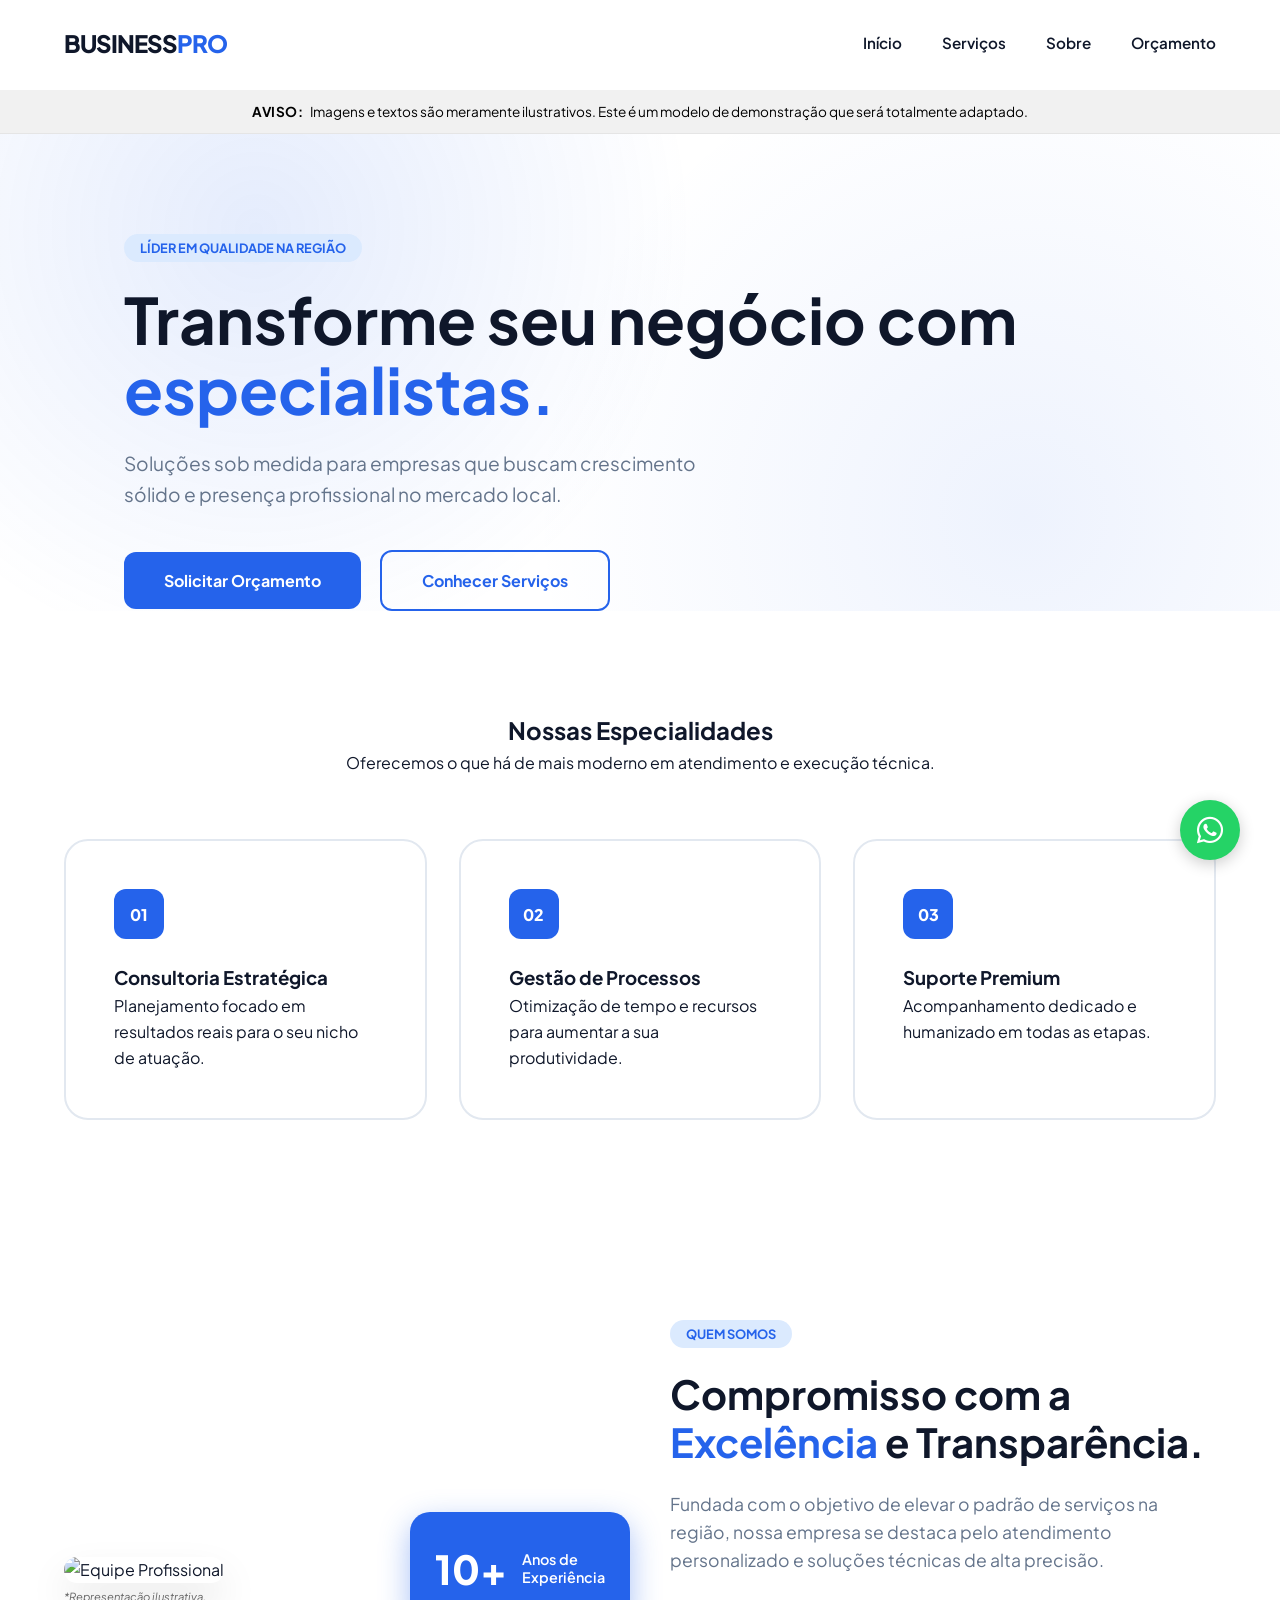
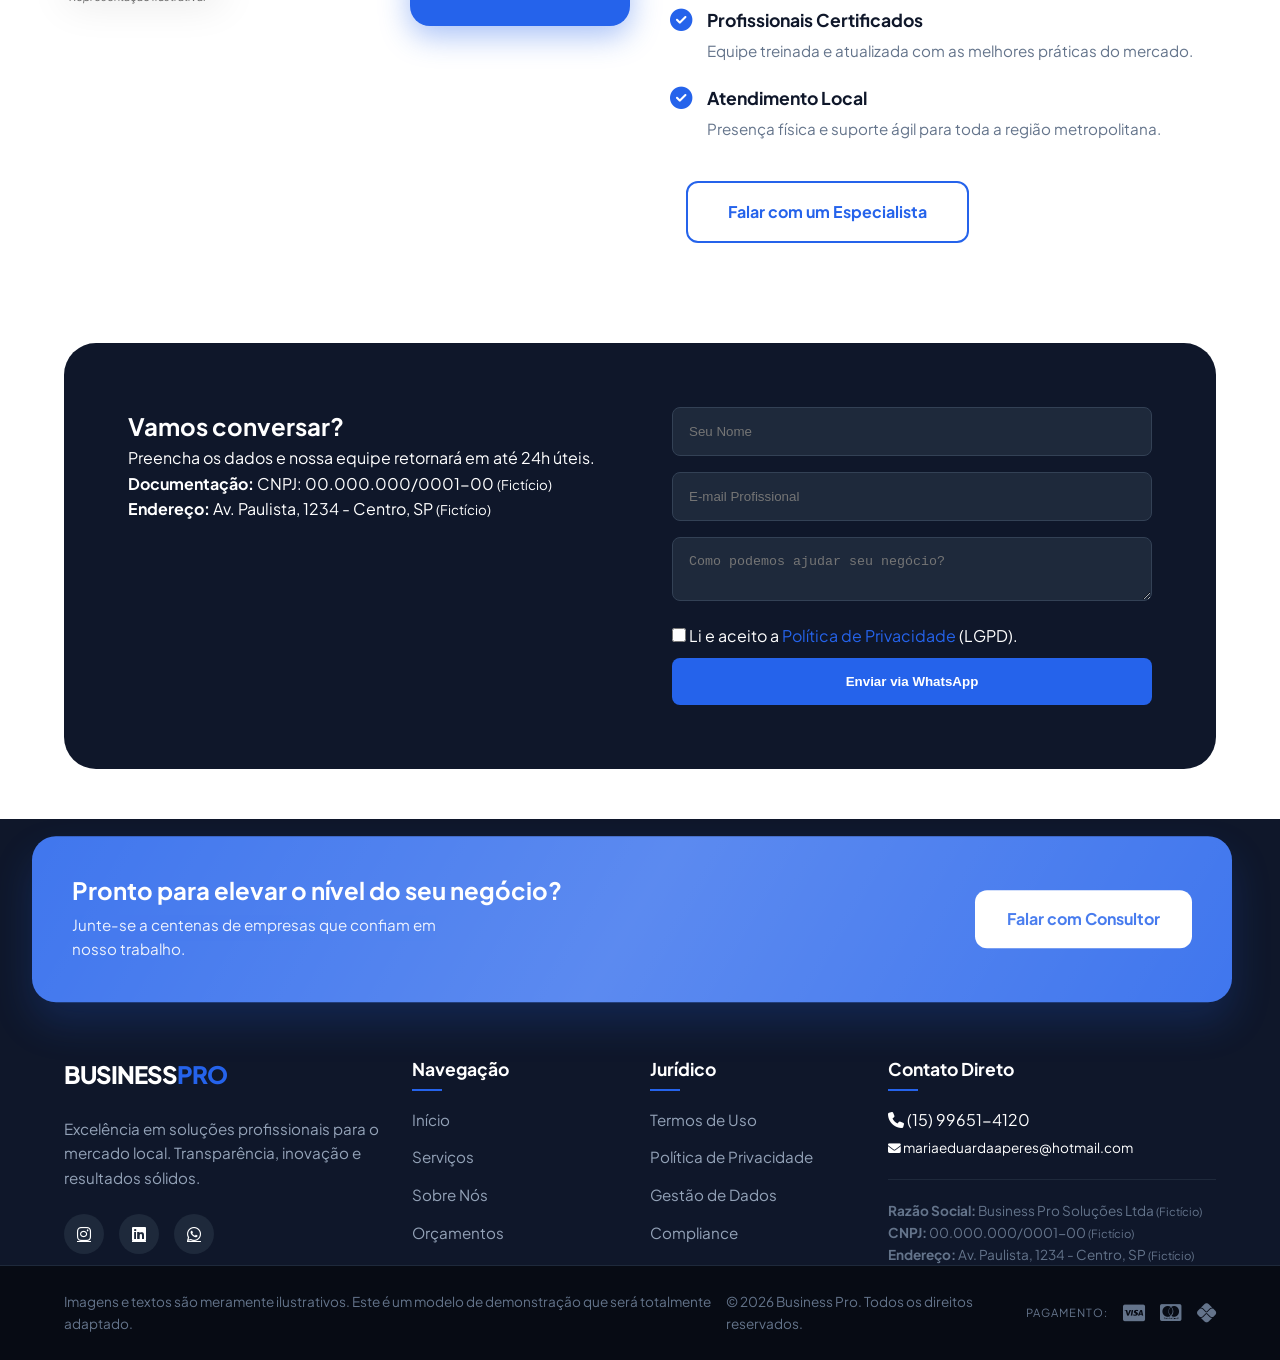
==== index.html @ 8ab6953e "Update" ====
<!DOCTYPE html>
<html lang="pt-br">

<head>
    <meta charset="UTF-8">
    <meta name="viewport" content="width=device-width, initial-scale=1.0">
    <title>Business Pro | Soluções Locais</title>

    <link rel="icon" href="data:,">

    <link rel="stylesheet" href="style.css">
    <link href="https://fonts.googleapis.com/css2?family=Plus+Jakarta+Sans:wght@400;700&display=swap" rel="stylesheet">
    <link rel="stylesheet" href="https://cdnjs.cloudflare.com/ajax/libs/font-awesome/6.4.2/css/all.min.css">
</head>

<body>

    <header id="main-header">
        <nav class="container">
            <div class="logo">BUSINESS<span>PRO</span></div>
            <ul class="nav-links" id="nav-menu">
                <li><a href="#home">Início</a></li>
                <li><a href="#services">Serviços</a></li>
                <li><a href="#about">Sobre</a></li>
                <li><a href="#contact" class="btn-sm">Orçamento</a></li>
            </ul>
            <div class="mobile-menu" id="mobile-menu" role="button" aria-label="Abrir Menu">
                <div class="line1"></div>
                <div class="line2"></div>
                <div class="line3"></div>
            </div>
        </nav>
    </header>

    <div class="legal-alert-bar">
        <span><strong>AVISO:</strong> Imagens e textos são meramente ilustrativos. Este é um modelo de demonstração que
            será totalmente
            adaptado.</span>
    </div>

    <section id="home" class="hero">
        <div class="container">
            <div class="hero-content">
                <span class="badge hero-animate delay-1">Líder em Qualidade na Região</span>
                <h1 class="hero-animate delay-2">
                    Transforme seu negócio com <span>especialistas.</span>
                </h1>
                <p class="hero-animate delay-3">
                    Soluções sob medida para empresas que buscam crescimento sólido e presença profissional no mercado
                    local.
                </p>
                <div class="hero-btns hero-animate delay-4">
                    <a href="#contact" class="btn-primary">Solicitar Orçamento</a>
                    <a href="#services" class="btn-secondary">Conhecer Serviços</a>
                </div>
            </div>

        </div>
        <div class="hero-shape"></div>
    </section>

    <section id="services" class="services">
        <div class="container">
            <div class="section-title reveal fade-up">
                <h2>Nossas Especialidades</h2>
                <p>Oferecemos o que há de mais moderno em atendimento e execução técnica.</p>
            </div>
            <div class="services-grid">
                <div class="service-card reveal delay-1">
                    <div class="icon-box">01</div>
                    <h3>Consultoria Estratégica</h3>
                    <p>Planejamento focado em resultados reais para o seu nicho de atuação.</p>
                </div>
                <div class="service-card reveal fade-up delay-2">
                    <div class="icon-box">02</div>
                    <h3>Gestão de Processos</h3>
                    <p>Otimização de tempo e recursos para aumentar a sua produtividade.</p>
                </div>
                <div class="service-card reveal fade-up delay-3">
                    <div class="icon-box">03</div>
                    <h3>Suporte Premium</h3>
                    <p>Acompanhamento dedicado e humanizado em todas as etapas.</p>
                </div>
            </div>
        </div>
    </section>

    <section id="about" class="about">
        <div class="container">
            <div class="about-grid">
                <div class="about-image reveal scale-in">
                    <img src="https://images.unsplash.com/photo-1552664730-d307ca884978?auto=format&fit=crop&q=80&w=800"
                        alt="Equipe Profissional">
                    <span class="img-caption">*Representação
                        ilustrativa.</span>
                    <div class="experience-badge">
                        <span class="number">10+</span>
                        <span class="text">Anos de<br>Experiência</span>
                    </div>
                </div>
                <div class="about-content reveal fade-up delay-1">
                    <span class="badge">Quem Somos</span>
                    <h2>Compromisso com a <span class="highlight">Excelência</span> e Transparência.</h2>
                    <p>Fundada com o objetivo de elevar o padrão de serviços na região, nossa empresa se destaca pelo
                        atendimento personalizado e soluções técnicas de alta precisão.</p>
                    <div class="about-features">
                        <div class="feature-item reveal fade-up delay-2">
                            <i class="fas fa-check-circle"></i>
                            <div>
                                <h4>Profissionais Certificados</h4>
                                <p>Equipe treinada e atualizada com as melhores práticas do mercado.</p>
                            </div>
                        </div>
                        <div class="feature-item">
                            <i class="fas fa-check-circle"></i>
                            <div>
                                <h4>Atendimento Local</h4>
                                <p>Presença física e suporte ágil para toda a região metropolitana.</p>
                            </div>
                        </div>
                    </div>
                    <a href="#contact" class="btn-secondary">Falar com um Especialista</a>
                </div>
            </div>
        </div>
    </section>

    <section id="contact" class="contact">
        <div class="container">
            <div class="contact-wrapper reveal fade-up">
                <div class="contact-info">
                    <h2>Vamos conversar?</h2>
                    <p>Preencha os dados e nossa equipe retornará em até 24h úteis.</p>
                    <div class="info-item">
                        <strong>Documentação:</strong>
                        <span>CNPJ: 00.000.000/0001-00 <small>(Fictício)</small></span>
                        <br>
                        <strong>Endereço:</strong>
                        <span>Av. Paulista, 1234 - Centro, SP <small>(Fictício)</small></span>
                    </div>
                </div>

                <form id="contact-form" class="main-form">
                    <input type="text" id="form-nome" placeholder="Seu Nome" required>
                    <input type="email" id="form-email" placeholder="E-mail Profissional" required>
                    <textarea id="form-mensagem" placeholder="Como podemos ajudar seu negócio?"></textarea>
                    <div class="checkbox-group">
                        <input type="checkbox" id="lgpd-check" name="lgpd_consent" required>
                        <label for="lgpd-check">Li e aceito a <a href="politica.html" target="_blank"
                                rel="noopener">Política de Privacidade</a> (LGPD).</label>
                    </div>
                    <button type="submit" class="btn-submit">Enviar via WhatsApp</button>
                </form>
            </div>
        </div>
    </section>

    <div id="cookie-consent" class="cookie-banner">
        <p>Utilizamos cookies para personalizar sua experiência. Ao continuar, você concorda com nossas diretrizes.</p>
        <button id="accept-cookies">Aceitar e Fechar</button>
    </div>

    <a href="https://api.whatsapp.com/send?phone=5515996514120" class="whatsapp-float" target="_blank"
        rel="noopener noreferrer" title="Iniciar atendimento via WhatsApp">
        <i class="fab fa-whatsapp"></i>
    </a>

    <footer class="site-footer">
        <div class="footer-cta container">
            <div class="cta-text">
                <h3>Pronto para elevar o nível do seu negócio?</h3>
                <p>Junte-se a centenas de empresas que confiam em nosso trabalho.</p>
            </div>
            <a href="#contact" class="btn-primary">Falar com Consultor</a>
        </div>

        <div class="footer-main container">
            <div class="footer-grid">
                <div class="footer-col branding">
                    <div class="logo">BUSINESS<span>PRO</span></div>
                    <p class="description">Excelência em soluções profissionais para o mercado local. Transparência,
                        inovação e resultados sólidos.</p>
                    <div class="social-links">
                        <a href="#" aria-label="Instagram" target="_blank" rel="noopener"><i
                                class="fab fa-instagram"></i></a>
                        <a href="#" aria-label="LinkedIn" target="_blank" rel="noopener"><i
                                class="fab fa-linkedin"></i></a>
                        <a href="https://api.whatsapp.com/send?phone=5515996514120" aria-label="WhatsApp"
                            target="_blank" rel="noopener" title="Iniciar atendimento via WhatsApp"><i
                                class="fab fa-whatsapp"></i></a>
                    </div>
                </div>

                <div class="footer-col">
                    <h4>Navegação</h4>
                    <ul>
                        <li><a href="#home">Início</a></li>
                        <li><a href="#services">Serviços</a></li>
                        <li><a href="#about">Sobre Nós</a></li>
                        <li><a href="#contact">Orçamentos</a></li>
                    </ul>
                </div>

                <div class="footer-col">
                    <h4>Jurídico</h4>
                    <ul>
                        <li><a href="politica.html">Termos de Uso</a></li>
                        <li><a href="politica.html">Política de Privacidade</a></li>
                        <li><a href="politica.html">Gestão de Dados</a></li>
                        <li><a href="politica.html">Compliance</a></li>
                    </ul>
                </div>

                <div class="footer-col">
                    <h4>Contato Direto</h4>
                    <p><i class="fas fa-phone"></i> (15) 99651-4120</p>
                    <p><i class="fas fa-envelope"></i> mariaeduardaaperes@hotmail.com</p>
                    <div class="fiscal-info">
                        <p><strong>Razão Social:</strong> Business Pro Soluções Ltda <small>(Fictício)</small></p>
                        <p><strong>CNPJ:</strong> 00.000.000/0001-00 <small>(Fictício)</small></p>
                        <p><strong>Endereço:</strong> Av. Paulista, 1234 - Centro, SP<small> (Fictício)</small></p>
                    </div>
                </div>
            </div>
        </div>

        <div class="footer-bottom">
            <div class="container bottom-flex">
                <p>Imagens e textos são meramente ilustrativos. Este é um modelo de demonstração que será totalmente
                    adaptado.</p>
                <p>&copy; 2026 Business Pro. Todos os direitos reservados.</p>
                <div class="payment-methods">
                    <span class="text-xs">Pagamento:</span>
                    <i class="fab fa-cc-visa"></i>
                    <i class="fab fa-cc-mastercard"></i>
                    <i class="fab fa-pix"></i>
                </div>
            </div>
        </div>
    </footer>

    <script src="script.js"></script>
</body>

</html>
---- style.css ----
:root {
    --primary: #2563eb;
    --primary-dark: #1e40af;
    --secondary: #64748b;
    --dark: #0f172a;
    --light: #f8fafc;
    --white: #ffffff;
    --transition: all 0.4s cubic-bezier(0.4, 0, 0.2, 1);
}

* {
    margin: 0;
    padding: 0;
    box-sizing: border-box;
}

html {
    scroll-behavior: smooth;
}

body {
    font-family: 'Plus Jakarta Sans', sans-serif;
    line-height: 1.6;
    color: var(--dark);
    background-color: var(--white);
}

.container {
    max-width: 1200px;
    margin: 0 auto;
    padding: 0 2rem;
}

header {
    position: fixed;
    top: 0;
    left: 0;
    width: 100%;
    z-index: 1000;
    padding: 1.5rem 0;
    transition: var(--transition);
    background: var(--white);
}

header.scrolled {
    background: rgba(255, 255, 255, 0.9);
    backdrop-filter: blur(10px);
    padding: 1rem 0;
    box-shadow: 0 4px 20px rgba(0, 0, 0, 0.05);
}

nav {
    display: flex;
    justify-content: space-between;
    align-items: center;
}

.logo {
    font-size: 1.5rem;
    font-weight: 800;
    letter-spacing: -1px;
}

.logo span {
    color: var(--primary);
}

.nav-links {
    display: flex;
    list-style: none;
    gap: 2.5rem;
    align-items: center;
}

.nav-links a {
    text-decoration: none;
    color: var(--dark);
    font-weight: 600;
    font-size: 0.95rem;
    transition: var(--transition);
}

.nav-links a:hover {
    color: var(--primary);
}

.hero {
    padding: 175px 0 100px;
    background: radial-gradient(circle at 20% 20%, rgba(37, 99, 235, 0.12), transparent 40%),
        radial-gradient(circle at 80% 80%, rgba(37, 99, 235, 0.08), transparent 45%);
    position: relative;
    overflow: hidden;
}

.badge {
    background: #dbeafe;
    color: var(--primary);
    padding: 6px 16px;
    border-radius: 50px;
    font-size: 0.8rem;
    font-weight: 700;
    text-transform: uppercase;
}

.hero h1 {
    font-size: clamp(2.5rem, 5vw, 4rem);
    line-height: 1.1;
    margin: 1.5rem 0;
}

.hero h1 span {
    color: var(--primary);
}

.hero p {
    font-size: 1.2rem;
    color: var(--secondary);
    max-width: 600px;
    margin-bottom: 2.5rem;
}

.btn-primary {
    background: var(--primary);
    color: var(--white);
    padding: 1rem 2.5rem;
    border-radius: 12px;
    text-decoration: none;
    font-weight: 700;
    transition: var(--transition);
    display: inline-block;
}

.btn-primary:hover {
    transform: translateY(-3px);
    box-shadow: 0 10px 25px rgba(37, 99, 235, 0.3);
}

.btn-secondary {
    background: transparent;
    color: var(--primary);
    padding: 1rem 2.5rem;
    border-radius: 12px;
    text-decoration: none;
    font-weight: 700;
    transition: var(--transition);
    display: inline-block;
    border: 2px solid var(--primary);
    margin-left: 1rem;
}

.btn-secondary:hover {
    transform: translateY(-3px);
    box-shadow: 0 10px 25px rgba(37, 99, 235, 0.3);
}

.services {
    padding: 100px 0;
}

.section-title {
    text-align: center;
    margin-bottom: 4rem;
}

.services-grid {
    display: grid;
    grid-template-columns: repeat(auto-fit, minmax(300px, 1fr));
    gap: 2rem;
}

.service-card {
    padding: 3rem;
    border: 2px solid #e2e8f0;
    border-radius: 24px;
    transition: var(--transition);
    cursor: pointer;
}

.service-card:hover {
    border-color: var(--primary);
    background: var(--white);
    box-shadow: 0 10px 25px rgba(37, 100, 235, 0.103);
}

.icon-box {
    width: 50px;
    height: 50px;
    background: var(--primary);
    color: white;
    display: flex;
    align-items: center;
    justify-content: center;
    border-radius: 12px;
    margin-bottom: 1.5rem;
    font-weight: 800;
}

.about {
    padding: 100px 0;
    background-color: #ffffff;
}

.about-grid {
    display: grid;
    grid-template-columns: 1fr 1fr;
    gap: 60px;
    align-items: center;
}

.about-image {
    position: relative;
}

.about-image img {
    width: 100%;
    border-radius: 24px;
    box-shadow: 0 20px 40px rgba(0, 0, 0, 0.1);
}

.experience-badge {
    position: absolute;
    bottom: -20px;
    right: -20px;
    background: var(--primary);
    color: white;
    padding: 25px;
    border-radius: 20px;
    display: flex;
    align-items: center;
    gap: 15px;
    box-shadow: 0 10px 30px rgba(37, 99, 235, 0.4);
}

.experience-badge .number {
    font-size: 2.5rem;
    font-weight: 800;
}

.experience-badge .text {
    font-size: 0.9rem;
    line-height: 1.2;
    font-weight: 600;
}

.about-content h2 {
    font-size: 2.5rem;
    color: var(--dark);
    margin: 1.5rem 0;
    line-height: 1.2;
}

.about-content .highlight {
    color: var(--primary);
}

.about-content p {
    color: var(--secondary);
    font-size: 1.1rem;
    margin-bottom: 2rem;
}

.about-features {
    display: flex;
    flex-direction: column;
    gap: 20px;
    margin-bottom: 2.5rem;
}

.feature-item {
    display: flex;
    gap: 15px;
    align-items: flex-start;
}

.feature-item i {
    color: var(--primary);
    font-size: 1.4rem;
    margin-top: 3px;
}

.feature-item h4 {
    font-size: 1.1rem;
    color: var(--dark);
    margin-bottom: 5px;
}

.feature-item p {
    font-size: 0.95rem;
    margin-bottom: 0;
}

.contact-wrapper {
    display: grid;
    grid-template-columns: 1fr 1fr;
    gap: 4rem;
    background: var(--dark);
    color: white;
    padding: 4rem;
    border-radius: 32px;
}

.main-form input,
.main-form textarea {
    width: 100%;
    padding: 1rem;
    margin-bottom: 1rem;
    border-radius: 8px;
    border: 1px solid #334155;
    background: #1e293b;
    color: white;
}

.checkbox-group a {
    color: var(--primary);
    text-decoration: none;
}

.checkbox-group input[type="checkbox"] {
    width: 14px !important;
    height: 14px !important;
    margin-top: 2px !important;
}

.btn-submit {
    width: 100%;
    padding: 1rem;
    background: var(--primary);
    color: white;
    border: none;
    border-radius: 8px;
    font-weight: 700;
    cursor: pointer;
    transition: var(--transition);
}

.btn-submit:hover {
    transform: translateY(-3px);
    box-shadow: 0 10px 25px rgba(37, 99, 235, 0.3);
}

.cookie-banner {
    position: fixed;
    bottom: 20px;
    left: 20px;
    right: 20px;
    background: var(--white);
    padding: 1.5rem;
    border-radius: 16px;
    box-shadow: 0 10px 30px rgba(0, 0, 0, 0.1);
    display: none;
    justify-content: space-between;
    align-items: center;
    z-index: 2000;
    border: 1px solid #e2e8f0;
}

.cookie-banner button {
    background: var(--primary);
    color: var(--white);
    border: none;
    padding: 0.5rem 1rem;
    border-radius: 8px;
    cursor: pointer;
}

.site-footer {
    background-color: var(--dark);
    color: var(--white);
    padding-top: 100px;
    margin-top: 50px;
    position: relative;
}

.footer-cta {
    background: var(--primary);
    padding: 3rem;
    border-radius: 24px;
    display: flex;
    justify-content: space-between;
    align-items: center;
    transform: translateY(-50%);
    box-shadow: 0 20px 40px rgba(37, 99, 235, 0.2);
}

.footer-cta h3 {
    font-size: 1.8rem;
    margin-bottom: 0.5rem;
}

.footer-cta p {
    opacity: 0.9;
}

.footer-cta .btn-primary {
    background: var(--white);
    color: var(--primary);
}

.footer-main {
    padding-bottom: 60px;
    margin-top: -30px;
}

.footer-grid {
    display: grid;
    grid-template-columns: 1.5fr 1fr 1fr 1.2fr;
    gap: 40px;
}

.footer-col h4 {
    font-size: 1.1rem;
    font-weight: 700;
    margin-bottom: 1.5rem;
    position: relative;
}

.footer-col h4::after {
    content: '';
    position: absolute;
    left: 0;
    bottom: -8px;
    width: 30px;
    height: 2px;
    background: var(--primary);
}

.footer-col ul {
    list-style: none;
}

.footer-col ul li {
    margin-bottom: 12px;
}

.footer-col p:has(.fa-envelope) {
    font-size: 0.85rem;
    margin-top: 5px;
}

.footer-col p .fa-envelope {
    font-size: 0.8rem;
}

.footer-col ul li a {
    color: #94a3b8;
    text-decoration: none;
    transition: var(--transition);
    font-size: 0.95rem;
}

.footer-col ul li a:hover {
    color: var(--white);
    padding-left: 5px;
}

.description {
    color: #94a3b8;
    margin: 1.5rem 0;
    font-size: 0.95rem;
}

.social-links {
    display: flex;
    gap: 15px;
}

.social-links a {
    width: 40px;
    height: 40px;
    background: #1e293b;
    border-radius: 50%;
    display: flex;
    align-items: center;
    justify-content: center;
    color: var(--white);
    transition: var(--transition);
}

.social-links a:hover {
    background: var(--primary);
    transform: translateY(-3px);
}

.fiscal-info {
    margin-top: 20px;
    padding-top: 20px;
    border-top: 1px solid #1e293b;
    font-size: 0.85rem;
    color: #64748b;
}

.footer-bottom {
    background: #070b14;
    padding: 25px 0;
    border-top: 1px solid #1e293b;
}

.bottom-flex {
    display: flex;
    justify-content: space-between;
    align-items: center;
    color: #64748b;
    font-size: 0.85rem;
}

.payment-methods {
    display: flex;
    align-items: center;
    gap: 15px;
    font-size: 1.2rem;
}

.text-xs {
    font-size: 0.7rem;
    text-transform: uppercase;
    letter-spacing: 1px;
}

.mobile-menu {
    display: none;
    cursor: pointer;
    z-index: 1001;
}

.mobile-menu div {
    width: 28px;
    height: 3px;
    background: var(--dark);
    margin: 5px;
    transition: var(--transition);
}

.mobile-menu.active div:nth-child(1) {
    transform: rotate(-45deg) translate(-5px, 6px);
}

.mobile-menu.active div:nth-child(2) {
    opacity: 0;
}

.mobile-menu.active div:nth-child(3) {
    transform: rotate(45deg) translate(-5px, -6px);
}

.whatsapp-float {
    position: fixed;
    width: 60px;
    height: 60px;
    bottom: 40px;
    right: 40px;
    background-color: #25d366;
    color: #FFF;
    border-radius: 50px;
    text-align: center;
    font-size: 30px;
    box-shadow: 0 4px 15px rgba(0, 0, 0, 0.2);
    z-index: 1000;
    display: flex;
    align-items: center;
    justify-content: center;
    text-decoration: none;
    transition: var(--transition);
}

.whatsapp-float:hover {
    transform: scale(1.1) translateY(-5px);
    background-color: #128c7e;
    color: white;
}

html,
body {
    overflow-x: hidden;
    width: 100%;
    position: relative;
}

.disclaimer {
    font-size: 0.75rem;
    color: #888;
    margin-bottom: 10px;
    width: 100%;
    text-align: center;
}

.img-caption {
    display: block;
    font-size: 0.7rem;
    color: #666;
    margin-top: 5px;
    font-style: italic;
}

.legal-alert-bar {
    background-color: #8d8d8d1f;
    color: #000000;
    padding: 12px 20px;
    text-align: center;
    font-size: 0.85rem;
    line-height: 1.4;
    border-bottom: 1px solid #8d8d8d1f;
    width: 100%;
    box-sizing: border-box;
    display: flex;
    justify-content: center;
    align-items: center;
    margin-top: 90px;
}

.legal-alert-bar strong {
    color: #000000;
    margin-right: 5px;
    text-transform: uppercase;
    letter-spacing: 0.5px;
}

/*----Animações----*/

/* Estado inicial */
.reveal {
    opacity: 0;
    transform: translateY(40px);
}

/* Variações */
.fade-up {
    transform: translateY(40px);
}

.fade-down {
    transform: translateY(-40px);
}

.scale-in {
    transform: scale(0.95);
}

/* Quando aparece */
.reveal.show {
    opacity: 1;
    transform: none;
    transition: opacity 0.8s ease, transform 0.8s ease;
}

/* Delays */
.delay-1 {
    transition-delay: 0.15s;
}

.delay-2 {
    transition-delay: 0.3s;
}

.delay-3 {
    transition-delay: 0.45s;
}

.hero-animate {
    opacity: 0;
    transform: translateY(30px);
}

.hero-animate.show {
    opacity: 1;
    transform: translateY(0);
    transition: opacity 0.9s ease, transform 0.9s ease;
}

.delay-4 {
    transition-delay: 0.6s;
}


.experience-badge {
    animation: badgePulse 3s ease-in-out infinite;
}

@keyframes badgePulse {
    0% {
        transform: translateY(0) scale(1);
        box-shadow: 0 10px 30px rgba(37, 99, 235, 0.4);
    }

    50% {
        transform: translateY(-10px) scale(1.05);
        box-shadow: 0 20px 50px rgba(37, 99, 235, 0.6);
    }

    100% {
        transform: translateY(0) scale(1);
    }
}

@keyframes navFloat {

    0%,
    100% {
        box-shadow: 0 4px 20px rgba(0, 0, 0, 0.04);
    }

    50% {
        box-shadow: 0 12px 35px rgba(0, 0, 0, 0.08);
    }
}

.footer-cta {
    position: relative;
    overflow: hidden;
}

.footer-cta::before {
    content: "";
    position: absolute;
    top: -50%;
    left: -50%;
    width: 200%;
    height: 200%;
    background: linear-gradient(120deg,
            transparent,
            rgba(255, 255, 255, 0.25),
            transparent);
    animation: shine 6s linear infinite;
}

@keyframes shine {
    0% {
        transform: translateX(-100%);
    }

    100% {
        transform: translateX(100%);
    }
}

.whatsapp-float {
    animation: whatsappFloat 3s ease-in-out infinite;
}

@keyframes whatsappFloat {

    0%,
    100% {
        transform: translateY(0);
    }

    50% {
        transform: translateY(-12px);
    }
}

@media (min-width: 1024px) and (max-width: 1280px) {

    .hero {
        padding: 100px 0px 0 100px;
        position: relative;
        overflow: hidden;
    }

    .container {
        padding: 0 1.5rem;
    }

    .footer-cta {
        flex-direction: row;
        padding: 2.5rem;
        margin: 0 2rem;
        gap: 2rem;
        align-items: center;
        transform: translateY(-50%);
    }

    .footer-cta-content {
        flex: 1;
        text-align: left;
    }

    .footer-cta h3 {
        font-size: 1.5rem;
        line-height: 1.2;
        margin-bottom: 0.5rem;
    }

    .footer-cta p {
        font-size: 0.95rem;
        max-width: 400px;
    }

    .footer-cta .btn-primary {
        padding: 1rem 2rem;
        font-size: 1rem;
        white-space: nowrap;
        flex-shrink: 0;
    }

    .footer-grid {
        grid-template-columns: 1.2fr 0.8fr 0.8fr 1.2fr;
        gap: 20px;
    }
}

@media (max-width: 1023px) {
    .hero {
        padding: 200px 0 100px;
        position: relative;
        overflow: hidden;
    }

    .container {
        padding: 0 1.5rem;
    }

    .services-grid {
        display: flex !important;
        flex-wrap: wrap !important;
        justify-content: center !important;
        gap: 2rem !important;
    }

    .service-card {
        flex: 1 1 calc(50% - 2rem);
        max-width: 500px;
        min-width: 300px;
    }

    .footer-cta {
        flex-direction: row;
        padding: 2.5rem;
        margin: 0 2rem;
        gap: 2rem;
        align-items: center;
        transform: translateY(-50%);
    }

    .footer-cta-content {
        flex: 1;
        text-align: left;
    }

    .footer-cta h3 {
        font-size: 1.5rem;
        line-height: 1.2;
        margin-bottom: 0.5rem;
    }

    .footer-cta p {
        font-size: 0.95rem;
        max-width: 400px;
    }

    .footer-cta .btn-primary {
        padding: 1rem 2rem;
        font-size: 1rem;
        white-space: nowrap;
        flex-shrink: 0;
    }

    .footer-grid {
        grid-template-columns: 1.2fr 0.8fr 0.8fr 1.2fr;
        gap: 20px;
    }
}

@media (max-width: 830px) {
    .mobile-menu {
        display: block;
    }

    .nav-links {
        position: fixed;
        top: 0;
        right: 0;
        width: 75%;
        height: 100vh;
        background: var(--white);
        display: flex;
        flex-direction: column;
        align-items: center;
        justify-content: center;
        gap: 2.5rem;
        transform: translateX(100%);
        transition: transform 0.4s ease-in-out;
        box-shadow: -10px 0 30px rgba(0, 0, 0, 0.1);
        z-index: 1000;
        visibility: hidden;
    }

    .nav-links.active {
        transform: translateX(0);
        visibility: visible;
    }

    .hero {
        padding: 140px 0 60px;
        text-align: center;
    }

    .hero-btns {
        display: flex;
        flex-direction: column;
        gap: 15px;
        align-items: center;
        padding-bottom: 30px;
    }

    .about-grid {
        grid-template-columns: 1fr;
        padding: 1rem;
    }

    .contact-wrapper {
        padding: 3rem 2rem !important;
        max-width: 100%;
    }

    .checkbox-group {
        display: flex !important;
        flex-direction: row !important;
        align-items: flex-start !important;
        gap: 10px !important;
        text-align: left !important;
    }

    .checkbox-group input[type="checkbox"] {
        width: 14px !important;
        height: 14px !important;
        flex-shrink: 0 !important;
        margin-top: 3px !important;
        cursor: pointer;
    }

    .checkbox-group label {
        font-size: 0.9rem !important;
        line-height: 1.4 !important;
        cursor: pointer;
    }

    .about-image {
        order: -1;
        margin-bottom: 2rem;
    }

    .footer-cta {
        flex-direction: column;
        text-align: center;
        gap: 20px;
        transform: translateY(-50%);
        margin: 0 1rem;
    }

    .btn-secondary {
        padding: 10px 50px !important;
        font-size: 1.05rem !important;
        white-space: nowrap !important;
        display: inline-block;
        font-weight: 700;
        margin-right: 20px !important;
    }

    .btn-primary {
        padding: 14px 70px !important;
        font-size: 1.05rem !important;
        white-space: nowrap !important;
        display: inline-block;
        font-weight: 700;
    }

    .services-grid {
        display: flex !important;
        flex-wrap: wrap !important;
        justify-content: center !important;
        gap: 2rem !important;
    }

    .service-card {
        flex: 1 1 calc(50% - 2rem);
        max-width: 450px;
    }

    .experience-badge {
        padding: 20px !important;
    }

    .experience-badge .number {
        font-size: 2rem !important;
    }

    .experience-badge .text {
        font-size: 1rem !important;
        line-height: 1.2;
    }

    .experience-badge span {
        font-size: 1.8rem !important;
        font-weight: 800;
    }

    .about-image span {
        font-size: 0.9rem !important;
        line-height: 1.3 !important;
    }

    .fa-envelope {
        display: none !important;
    }

}

@media (max-width: 768px) {
    .hero {
        padding: 100px 0 40px;
    }

    .about {
        padding-top: 40px !important;
        margin-top: 0 !important;
    }

    .services {
        padding-bottom: 20px !important;
    }

    .btn-secondary {
        padding: 10px 50px !important;
        font-size: 1.05rem !important;
        white-space: nowrap !important;
        display: inline-block;
        font-weight: 700;
        margin-right: 20px !important;
    }

    .btn-primary {
        padding: 14px 70px !important;
        font-size: 1.05rem !important;
        white-space: nowrap !important;
        display: inline-block;
        font-weight: 700;
    }

    .contact-wrapper {
        display: block !important;
        width: 100% !important;
        box-sizing: border-box !important;
        padding: 2.5rem 1.2rem !important;
        border-radius: 24px;
        background: var(--dark);
        margin-bottom: 80px !important;
    }

    .main-form input,
    .main-form textarea {
        width: 100% !important;
        color: #ffffff !important;
        background: rgba(255, 255, 255, 0.05) !important;
        font-size: 16px !important;
    }

    .checkbox-group {
        display: flex !important;
        flex-direction: row !important;
        align-items: flex-start !important;
        gap: 12px !important;
        margin-bottom: 1.5rem !important;
        text-align: left !important;
    }

    .checkbox-group input[type="checkbox"] {
        width: 20px !important;
        height: 20px !important;
        flex-shrink: 0 !important;
    }

    .footer {
        padding-top: 20px !important;
    }

    .footer-cta {
        transform: translateY(-50%);
        margin-bottom: -100px;
    }

    .footer-main {
        margin-top: 0 !important;
        padding-top: 40px;
    }

    .footer-grid {
        display: grid;
        grid-template-columns: 1fr 1fr !important;
        gap: 25px 10px;
        text-align: center;
        width: 100%;
        padding-top: 0 !important;
    }

    .footer-col:nth-child(1) {
        grid-column: 1 / span 2;
        margin-bottom: 0 !important;
    }

    .footer-col:nth-child(1) .description {
        max-width: 280px;
        margin: 5px auto 10px;
        font-size: 0.9rem;
    }

    .footer-col:nth-child(2),
    .footer-col:nth-child(3) {
        grid-column: auto;
    }

    .footer-col:nth-child(4) {
        grid-column: 1 / span 2;
        margin-top: 15px;
        padding-top: 20px;
        border-top: 1px solid rgba(255, 255, 255, 0.05);
    }

    .footer-col h4 {
        margin-bottom: 1rem;
        font-size: 1rem;
    }

    .footer-col h4::after {
        left: 50%;
        transform: translateX(-50%);
    }

    .footer-col ul li {
        margin-bottom: 12px;
    }

    .bottom-flex {
        flex-direction: column;
        align-items: center;
        gap: 10px;
        margin-top: 10px;
        margin-bottom: 20px;
    }

    .social-links,
    .payment-methods {
        justify-content: center;
    }
}

@media (max-width: 390px) {

    .about-image span {
        display: block;
        text-align: left;
        width: 100%;
        font-size: 0.8rem !important;
        line-height: 1.3 !important;
        margin-top: 10px !important;
        white-space: pre-line;
    }

    .experience-badge span {
        font-size: 0.8rem !important;
        line-height: 1.3 !important;
    }

    .hero {
        padding: 80px 0 40px;

    }

    .legal-alert-bar {
        font-size: 0.7rem;
        padding: 0.5rem 1rem;
        line-height: 1.2;
        margin-bottom: auto;
    }

    .about {
        padding-top: 50px !important;
        margin-top: 50px !important;
    }

    .container {
        padding: 0 1rem;
    }

    .nav-links {
        width: 85%;
    }

    .footer-cta {
        flex-direction: column !important;
        padding: 2rem 1.2rem !important;
        text-align: center !important;
        gap: 1.5rem !important;
        transform: translateY(-30%) !important;
        margin: 0 1rem !important;
    }

    .footer-cta h3 {
        font-size: 1.35rem !important;
        line-height: 1.2 !important;
    }

    .footer-cta p {
        font-size: 0.9rem !important;
        margin-bottom: 0.5rem;
    }

    .footer-cta .btn-primary {
        width: 100% !important;
        padding: 1rem !important;
        font-size: 1rem !important;
    }

    .contact-wrapper {
        margin-bottom: 50px !important;
        padding: 2rem 1rem !important;
    }

    .checkbox-group label {
        font-size: 0.8rem !important;
        line-height: 1.3 !important;
        display: block;
    }

    .checkbox-group input[type="checkbox"] {
        width: 14px !important;
        height: 14px !important;
        margin-top: 2px !important;
    }

    .btn-secondary {
        font-size: 1rem !important;
        padding: 12px 40px !important;
        margin-left: 0 !important;
        margin-right: 0 !important;
    }

    .btn-primary {
        font-size: 1rem !important;
        padding: 15px 60px !important;
        margin-left: 0 !important;
        margin-right: 0 !important;
    }

    .footer {
        padding-top: 10px !important;
    }

    .footer-grid {
        gap: 15px 10px;
    }

    .footer-bottom p {
        font-size: 0.8rem !important;
        line-height: 1.3 !important;
        margin-bottom: 5px !important;
        text-align: center !important;
    }
}
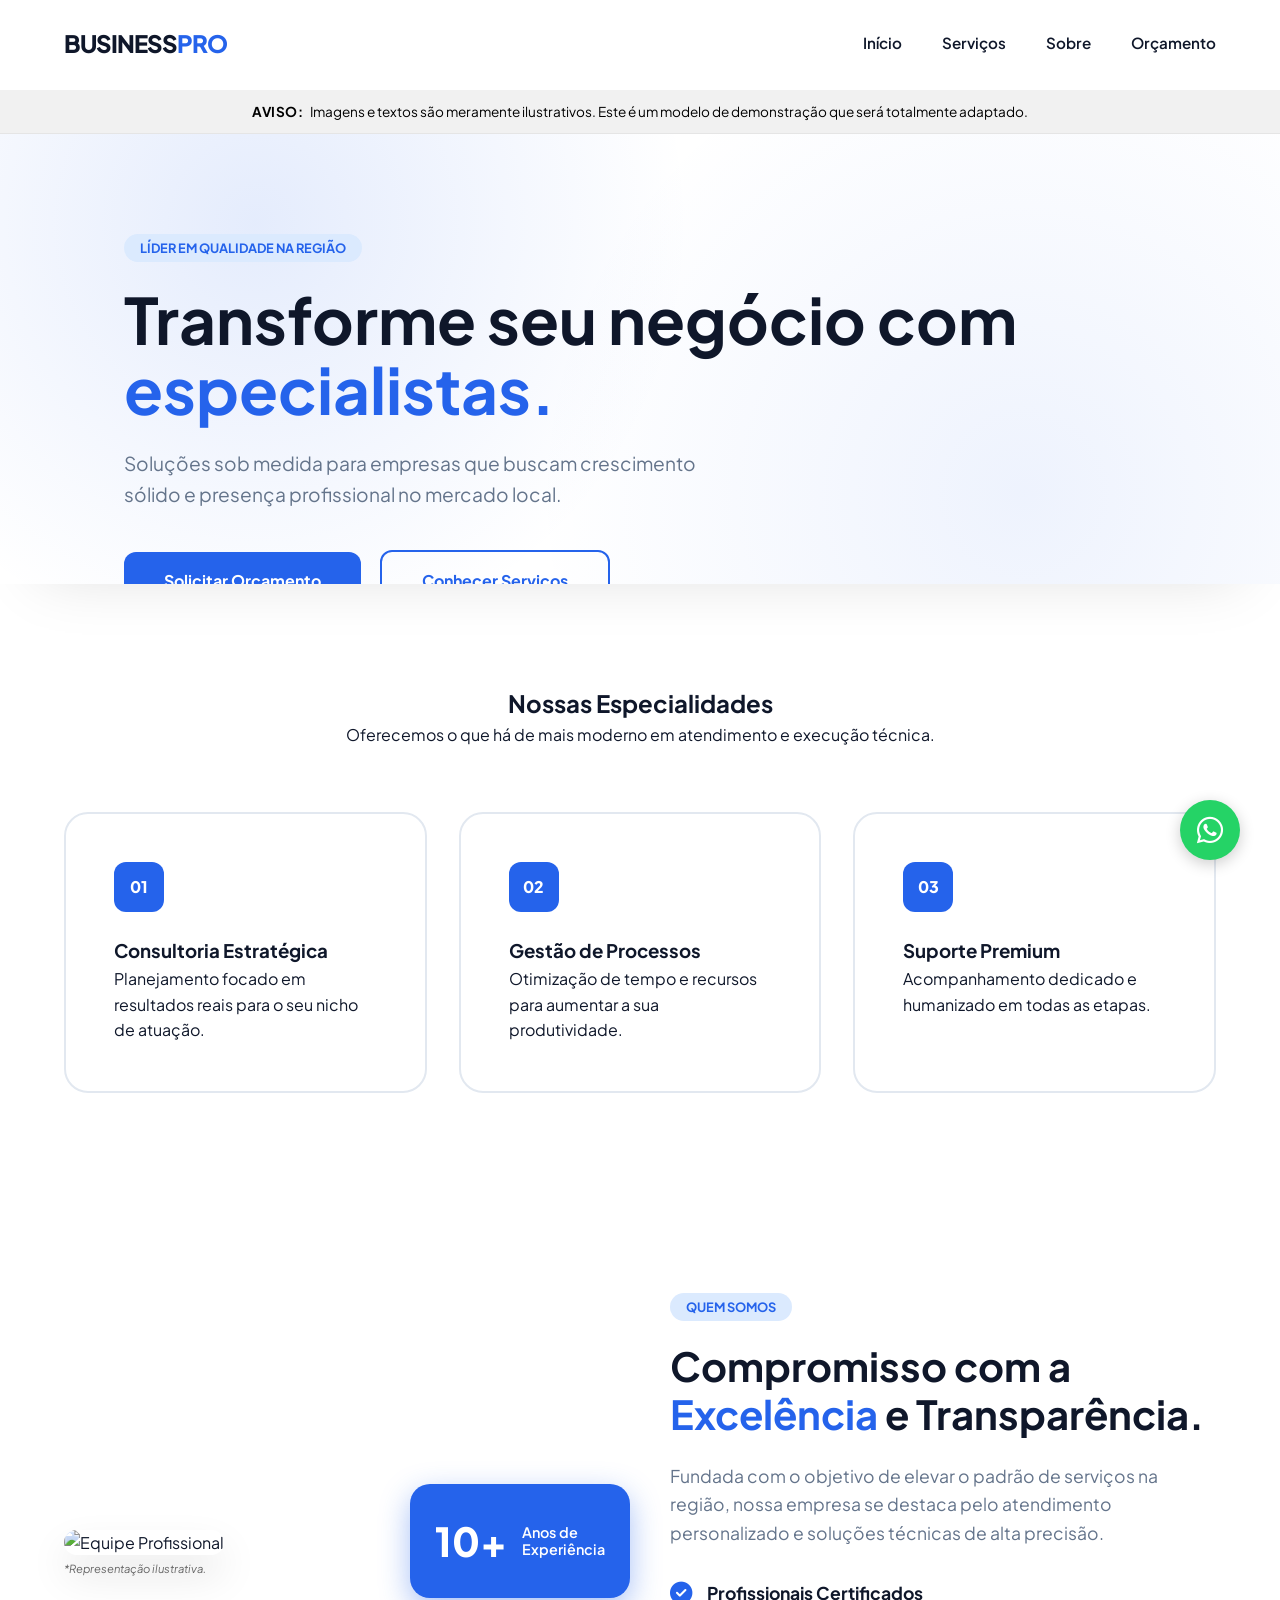
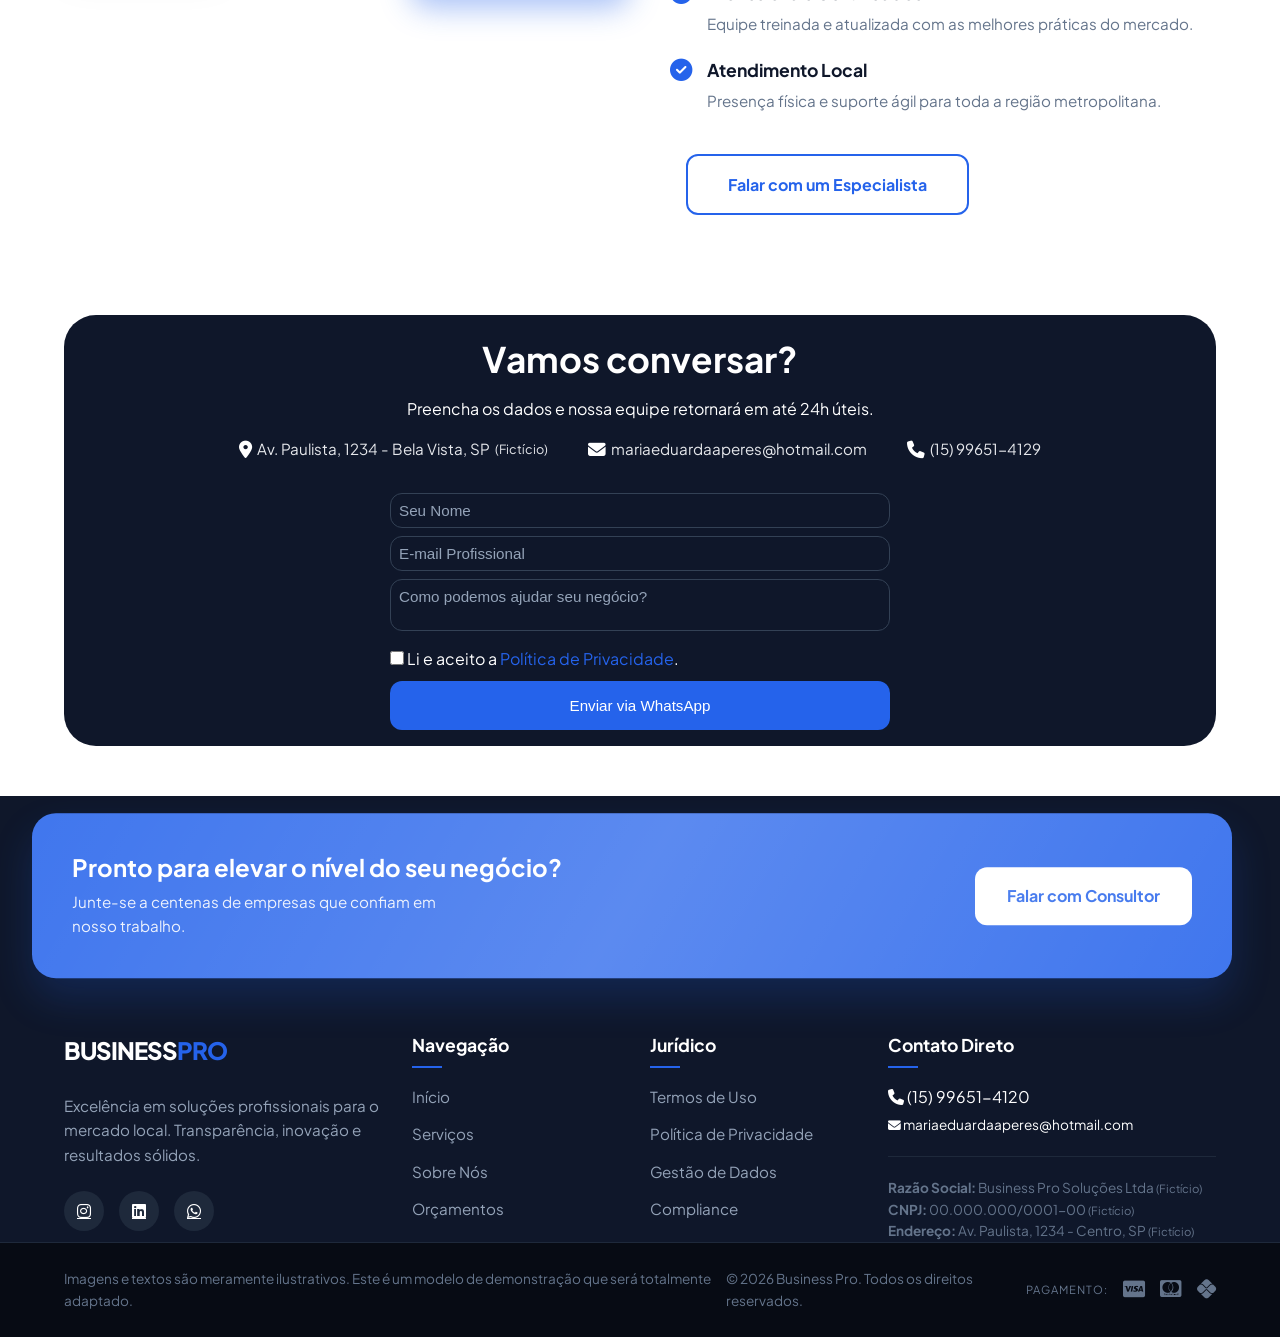
==== commit 32ce02f6: "Update" ====
--- a/index.html
+++ b/index.html
@@ -128,15 +128,25 @@
     <section id="contact" class="contact">
         <div class="container">
             <div class="contact-wrapper reveal fade-up">
-                <div class="contact-info">
+
+                <div class="contact-header">
                     <h2>Vamos conversar?</h2>
                     <p>Preencha os dados e nossa equipe retornará em até 24h úteis.</p>
-                    <div class="info-item">
-                        <strong>Documentação:</strong>
-                        <span>CNPJ: 00.000.000/0001-00 <small>(Fictício)</small></span>
-                        <br>
-                        <strong>Endereço:</strong>
-                        <span>Av. Paulista, 1234 - Centro, SP <small>(Fictício)</small></span>
+
+                    <div class="contact-infos">
+                        <div class="info-item">
+                            <i class="fas fa-map-marker-alt"></i>
+                            <span>Av. Paulista, 1234 - Bela Vista, SP</span>
+                            <small> (Fictício)</small>
+                        </div>
+                        <div class="info-item">
+                            <i class="fas fa-envelope"></i>
+                            <span>mariaeduardaaperes@hotmail.com</span>
+                        </div>
+                        <div class="info-item">
+                            <i class="fas fa-phone"></i>
+                            <span>(15) 99651-4129</span>
+                        </div>
                     </div>
                 </div>
 
@@ -144,16 +154,23 @@
                     <input type="text" id="form-nome" placeholder="Seu Nome" required>
                     <input type="email" id="form-email" placeholder="E-mail Profissional" required>
                     <textarea id="form-mensagem" placeholder="Como podemos ajudar seu negócio?"></textarea>
+
                     <div class="checkbox-group">
-                        <input type="checkbox" id="lgpd-check" name="lgpd_consent" required>
-                        <label for="lgpd-check">Li e aceito a <a href="politica.html" target="_blank"
-                                rel="noopener">Política de Privacidade</a> (LGPD).</label>
-                    </div>
-                    <button type="submit" class="btn-submit">Enviar via WhatsApp</button>
+                        <input type="checkbox" id="lgpd-check" required>
+                        <label for="lgpd-check">
+                            Li e aceito a <a href="politica.html" target="_blank">Política de Privacidade</a>.
+                        </label>
+                    </div>
+
+                    <button type="submit" class="btn-submit">
+                        Enviar via WhatsApp
+                    </button>
                 </form>
-            </div>
-        </div>
-    </section>
+
+            </div>
+        </div>
+    </section>
+
 
     <div id="cookie-consent" class="cookie-banner">
         <p>Utilizamos cookies para personalizar sua experiência. Ao continuar, você concorda com nossas diretrizes.</p>
@@ -171,7 +188,10 @@
                 <h3>Pronto para elevar o nível do seu negócio?</h3>
                 <p>Junte-se a centenas de empresas que confiam em nosso trabalho.</p>
             </div>
-            <a href="#contact" class="btn-primary">Falar com Consultor</a>
+            <a class="btn-primary js-whatsapp"
+                data-message="Olá! Vim pelo site e gostaria de entender melhor como você pode ajudar meu negócio.">
+                Falar com Consultor
+            </a>
         </div>
 
         <div class="footer-main container">
--- a/style.css
+++ b/style.css
@@ -85,11 +85,14 @@
 }
 
 .hero {
+    height: 90vh;
     padding: 175px 0 100px;
-    background: radial-gradient(circle at 20% 20%, rgba(37, 99, 235, 0.12), transparent 40%),
+    background:
+        radial-gradient(circle at 20% 20%, rgba(37, 99, 235, 0.12), transparent 40%),
         radial-gradient(circle at 80% 80%, rgba(37, 99, 235, 0.08), transparent 45%);
     position: relative;
     overflow: hidden;
+    box-shadow: 0 30px 60px -40px rgba(0, 0, 0, 0.144);
 }
 
 .badge {
@@ -156,6 +159,7 @@
 .services {
     padding: 100px 0;
 }
+
 
 .section-title {
     text-align: center;
@@ -290,24 +294,102 @@
 }
 
 .contact-wrapper {
-    display: grid;
-    grid-template-columns: 1fr 1fr;
-    gap: 4rem;
     background: var(--dark);
+    padding: 1rem;
+    border-radius: 32px;
     color: white;
-    padding: 4rem;
-    border-radius: 32px;
+}
+
+/* Cabeçalho */
+.contact-header {
+    text-align: center;
+    margin-bottom: 2rem;
+}
+
+.contact-header h2 {
+    font-size: 2.2rem;
+    margin-bottom: 0.5rem;
+}
+
+.contact-header p {
+    color: #ffffff;
+    font-size: 1rem;
+}
+
+/* Infos */
+.contact-infos {
+    display: flex;
+    justify-content: center;
+    gap: 2.5rem;
+    margin-top: 1rem;
+    flex-wrap: wrap;
+}
+
+.info-item {
+    display: flex;
+    align-items: center;
+    gap: 5px;
+    font-size: 0.95rem;
+    color: #e5e7eb;
+}
+
+.info-item i {
+    color: var(--white);
+    font-size: 1.1rem;
+}
+
+/* Formulário */
+.main-form {
+    max-width: 500px;
+    margin: 0 auto;
 }
 
 .main-form input,
 .main-form textarea {
+    background: var(--dark);
+    border: 1px solid #334155;
+    border-radius: 12px;
+    padding: 0.5rem;
+    color: white;
+    font-size: 0.95rem;
+    margin-bottom: 0.5rem;
     width: 100%;
+    font-family: "Poppins", sans-serif;
+}
+
+.main-form input::placeholder,
+.main-form textarea::placeholder {
+    color: #94a3b8;
+}
+
+.main-form input:focus,
+.main-form textarea:focus {
+    outline: none;
+    border-color: var(--primary);
+}
+
+.main-form textarea {
+    resize: none;
+}
+
+/* Botão */
+.btn-submit {
+    display: block;
+    width: 100%;
+    margin-top: 0.5rem;
+    background: var(--primary);
+    border-radius: 12px;
     padding: 1rem;
-    margin-bottom: 1rem;
-    border-radius: 8px;
-    border: 1px solid #334155;
-    background: #1e293b;
     color: white;
+    font-size: 0.95rem;
+    border: none;
+    cursor: pointer;
+    transition: all 0.3s;
+}
+
+.btn-submit:hover {
+    transform: translateY(-3px);
+    box-shadow: 0 10px 25px rgba(37, 99, 235, 0.3);
 }
 
 .checkbox-group a {
@@ -319,23 +401,6 @@
     width: 14px !important;
     height: 14px !important;
     margin-top: 2px !important;
-}
-
-.btn-submit {
-    width: 100%;
-    padding: 1rem;
-    background: var(--primary);
-    color: white;
-    border: none;
-    border-radius: 8px;
-    font-weight: 700;
-    cursor: pointer;
-    transition: var(--transition);
-}
-
-.btn-submit:hover {
-    transform: translateY(-3px);
-    box-shadow: 0 10px 25px rgba(37, 99, 235, 0.3);
 }
 
 .cookie-banner {
@@ -751,6 +816,7 @@
 @media (min-width: 1024px) and (max-width: 1280px) {
 
     .hero {
+        height: 50vh;
         padding: 100px 0px 0 100px;
         position: relative;
         overflow: hidden;
@@ -861,6 +927,11 @@
 }
 
 @media (max-width: 830px) {
+
+    .contact-wrapper .contact-infos {
+        padding-left: 15vw;
+    }
+
     .mobile-menu {
         display: block;
     }
@@ -908,30 +979,63 @@
     }
 
     .contact-wrapper {
-        padding: 3rem 2rem !important;
-        max-width: 100%;
+        margin-bottom: 50px !important;
+        padding: 2rem 1rem !important;
+    }
+
+    .contact-wrapper h2 {
+        font-size: 2.5rem !important;
+        white-space: normal;
+        line-height: 1.2 !important;
+        margin-bottom: 1.5rem !important;
+    }
+
+    .contact-infos {
+        gap: 10px;
+    }
+
+    .contact-infos .info-item {
+        display: flex;
+        align-items: flex-start;
+        justify-content: flex-start !important;
+        width: 100%;
+        margin: 0 !important;
+        text-align: left !important;
+    }
+
+    .contact-infos i {
+        font-size: 1.1rem !important;
+    }
+
+    .contact-infos small {
+        font-size: 10px !important;
+    }
+
+    .contact-header p {
+        font-size: 1rem !important;
+        line-height: 1.3 !important;
+        margin-bottom: 2rem !important;
+    }
+
+    .contact-infos .info-item span,
+    .contact-infos .info-item p {
+        white-space: normal;
+        line-height: 1.2 !important;
     }
 
     .checkbox-group {
         display: flex !important;
         flex-direction: row !important;
         align-items: flex-start !important;
-        gap: 10px !important;
+        gap: 12px !important;
+        margin-bottom: 1.5rem !important;
         text-align: left !important;
     }
 
     .checkbox-group input[type="checkbox"] {
-        width: 14px !important;
-        height: 14px !important;
+        width: 20px !important;
+        height: 20px !important;
         flex-shrink: 0 !important;
-        margin-top: 3px !important;
-        cursor: pointer;
-    }
-
-    .checkbox-group label {
-        font-size: 0.9rem !important;
-        line-height: 1.4 !important;
-        cursor: pointer;
     }
 
     .about-image {
@@ -999,8 +1103,8 @@
         line-height: 1.3 !important;
     }
 
-    .fa-envelope {
-        display: none !important;
+    .footer-col p i.fa-envelope {
+        display: none;
     }
 
 }
@@ -1008,6 +1112,7 @@
 @media (max-width: 768px) {
     .hero {
         padding: 100px 0 40px;
+        text-align: center;
     }
 
     .about {
@@ -1037,21 +1142,48 @@
     }
 
     .contact-wrapper {
-        display: block !important;
-        width: 100% !important;
-        box-sizing: border-box !important;
-        padding: 2.5rem 1.2rem !important;
-        border-radius: 24px;
-        background: var(--dark);
-        margin-bottom: 80px !important;
-    }
-
-    .main-form input,
-    .main-form textarea {
-        width: 100% !important;
-        color: #ffffff !important;
-        background: rgba(255, 255, 255, 0.05) !important;
-        font-size: 16px !important;
+        margin-bottom: 50px !important;
+        padding: 2rem 1rem !important;
+    }
+
+    .contact-wrapper h2 {
+        font-size: 2.5rem !important;
+        white-space: normal;
+        line-height: 1.2 !important;
+        margin-bottom: 1.5rem !important;
+    }
+
+    .contact-infos {
+        gap: 10px;
+    }
+
+    .contact-infos .info-item {
+        display: flex;
+        align-items: flex-start;
+        justify-content: flex-start !important;
+        width: 100%;
+        margin: 0 !important;
+        text-align: left !important;
+    }
+
+    .contact-infos i {
+        font-size: 1.1rem !important;
+    }
+
+    .contact-infos small {
+        font-size: 10px !important;
+    }
+
+    .contact-header p {
+        font-size: 1rem !important;
+        line-height: 1.3 !important;
+        margin-bottom: 2rem !important;
+    }
+
+    .contact-infos .info-item span,
+    .contact-infos .info-item p {
+        white-space: normal;
+        line-height: 1.2 !important;
     }
 
     .checkbox-group {
@@ -1074,7 +1206,7 @@
     }
 
     .footer-cta {
-        transform: translateY(-50%);
+        transform: translateY(-30%);
         margin-bottom: -100px;
     }
 
@@ -1137,13 +1269,25 @@
         margin-bottom: 20px;
     }
 
-    .social-links,
-    .payment-methods {
+    .social-links {
+        display: flex;
+        align-items: center;
         justify-content: center;
     }
-}
-
-@media (max-width: 390px) {
+
+
+    .contact-wrapper .contact-infos {
+        padding-left: 96px;
+    }
+
+}
+
+@media (max-width: 600px) {
+
+    .contact-wrapper .contact-infos {
+        padding-left: 0;
+    }
+
 
     .about-image span {
         display: block;
@@ -1162,6 +1306,7 @@
 
     .hero {
         padding: 80px 0 40px;
+        box-shadow: 0 30px 60px -40px rgba(0, 0, 0, 0.26);
 
     }
 
@@ -1173,8 +1318,8 @@
     }
 
     .about {
-        padding-top: 50px !important;
-        margin-top: 50px !important;
+        padding-top: 40px !important;
+        margin-top: 10px !important;
     }
 
     .container {
@@ -1183,36 +1328,62 @@
 
     .nav-links {
         width: 85%;
-    }
-
-    .footer-cta {
-        flex-direction: column !important;
-        padding: 2rem 1.2rem !important;
-        text-align: center !important;
-        gap: 1.5rem !important;
-        transform: translateY(-30%) !important;
-        margin: 0 1rem !important;
-    }
-
-    .footer-cta h3 {
-        font-size: 1.35rem !important;
-        line-height: 1.2 !important;
-    }
-
-    .footer-cta p {
-        font-size: 0.9rem !important;
-        margin-bottom: 0.5rem;
-    }
-
-    .footer-cta .btn-primary {
-        width: 100% !important;
-        padding: 1rem !important;
-        font-size: 1rem !important;
     }
 
     .contact-wrapper {
         margin-bottom: 50px !important;
         padding: 2rem 1rem !important;
+    }
+
+    .contact-wrapper h2 {
+        font-size: 2.5rem !important;
+        white-space: normal;
+        line-height: 1.2 !important;
+        margin-bottom: 1.5rem !important;
+    }
+
+    .contact-infos {
+        display: flex;
+        flex-direction: column;
+        /* empilha */
+        align-items: flex-start;
+        /* centraliza */
+        gap: 10px;
+        /* DIMINUI espaço */
+        font-size: 0.85rem !important;
+        margin-top: 0.5rem;
+        text-align: left;
+    }
+
+    .contact-infos .info-item {
+        display: flex;
+        align-items: flex-start;
+        justify-content: flex-start;
+        gap: 6px;
+        margin: 0 !important;
+        white-space: normal;
+        /* permite quebra */
+        text-align: left;
+    }
+
+    .contact-infos i {
+        font-size: 1.1rem !important;
+    }
+
+    .contact-infos small {
+        font-size: 10px !important;
+    }
+
+    .contact-header p {
+        font-size: 1rem !important;
+        line-height: 1.3 !important;
+        margin-bottom: 2rem !important;
+    }
+
+    .contact-infos .info-item span,
+    .contact-infos .info-item p {
+        white-space: normal;
+        line-height: 1.2 !important;
     }
 
     .checkbox-group label {
@@ -1255,4 +1426,34 @@
         margin-bottom: 5px !important;
         text-align: center !important;
     }
+
+    .footer-cta {
+        flex-direction: column !important;
+        padding: 2rem 1.2rem !important;
+        text-align: center !important;
+        gap: 10px !important;
+        transform: translateY(-50%);
+        margin-bottom: -100px;
+    }
+
+    .footer-cta h3 {
+        font-size: 1.35rem !important;
+        line-height: 1.2 !important;
+    }
+
+    .footer-cta p {
+        font-size: 0.9rem !important;
+        margin-bottom: 0.5rem;
+    }
+
+    .footer-cta .btn-primary {
+        width: 100% !important;
+        padding: 1rem !important;
+        font-size: 1rem !important;
+    }
+
+    .social-links {
+        justify-content: center !important;
+        margin-bottom: 10px !important;
+    }
 }
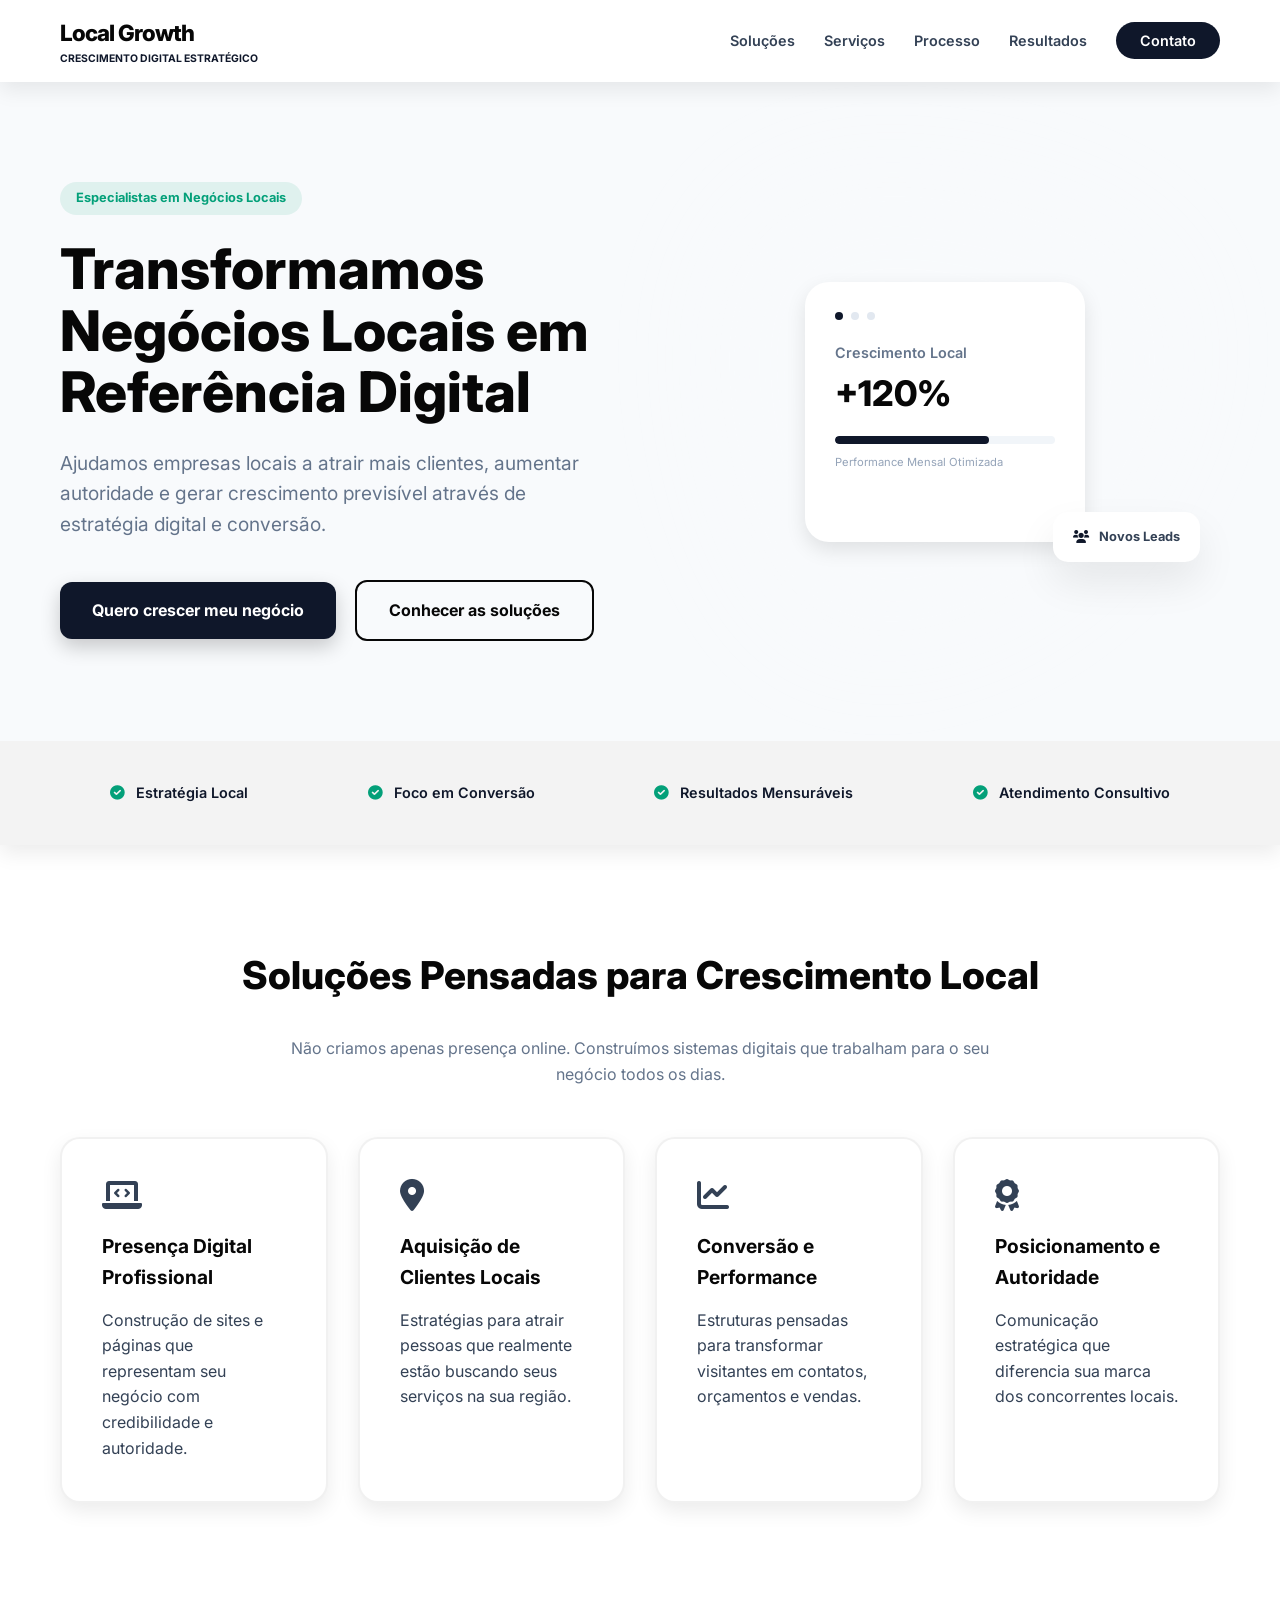
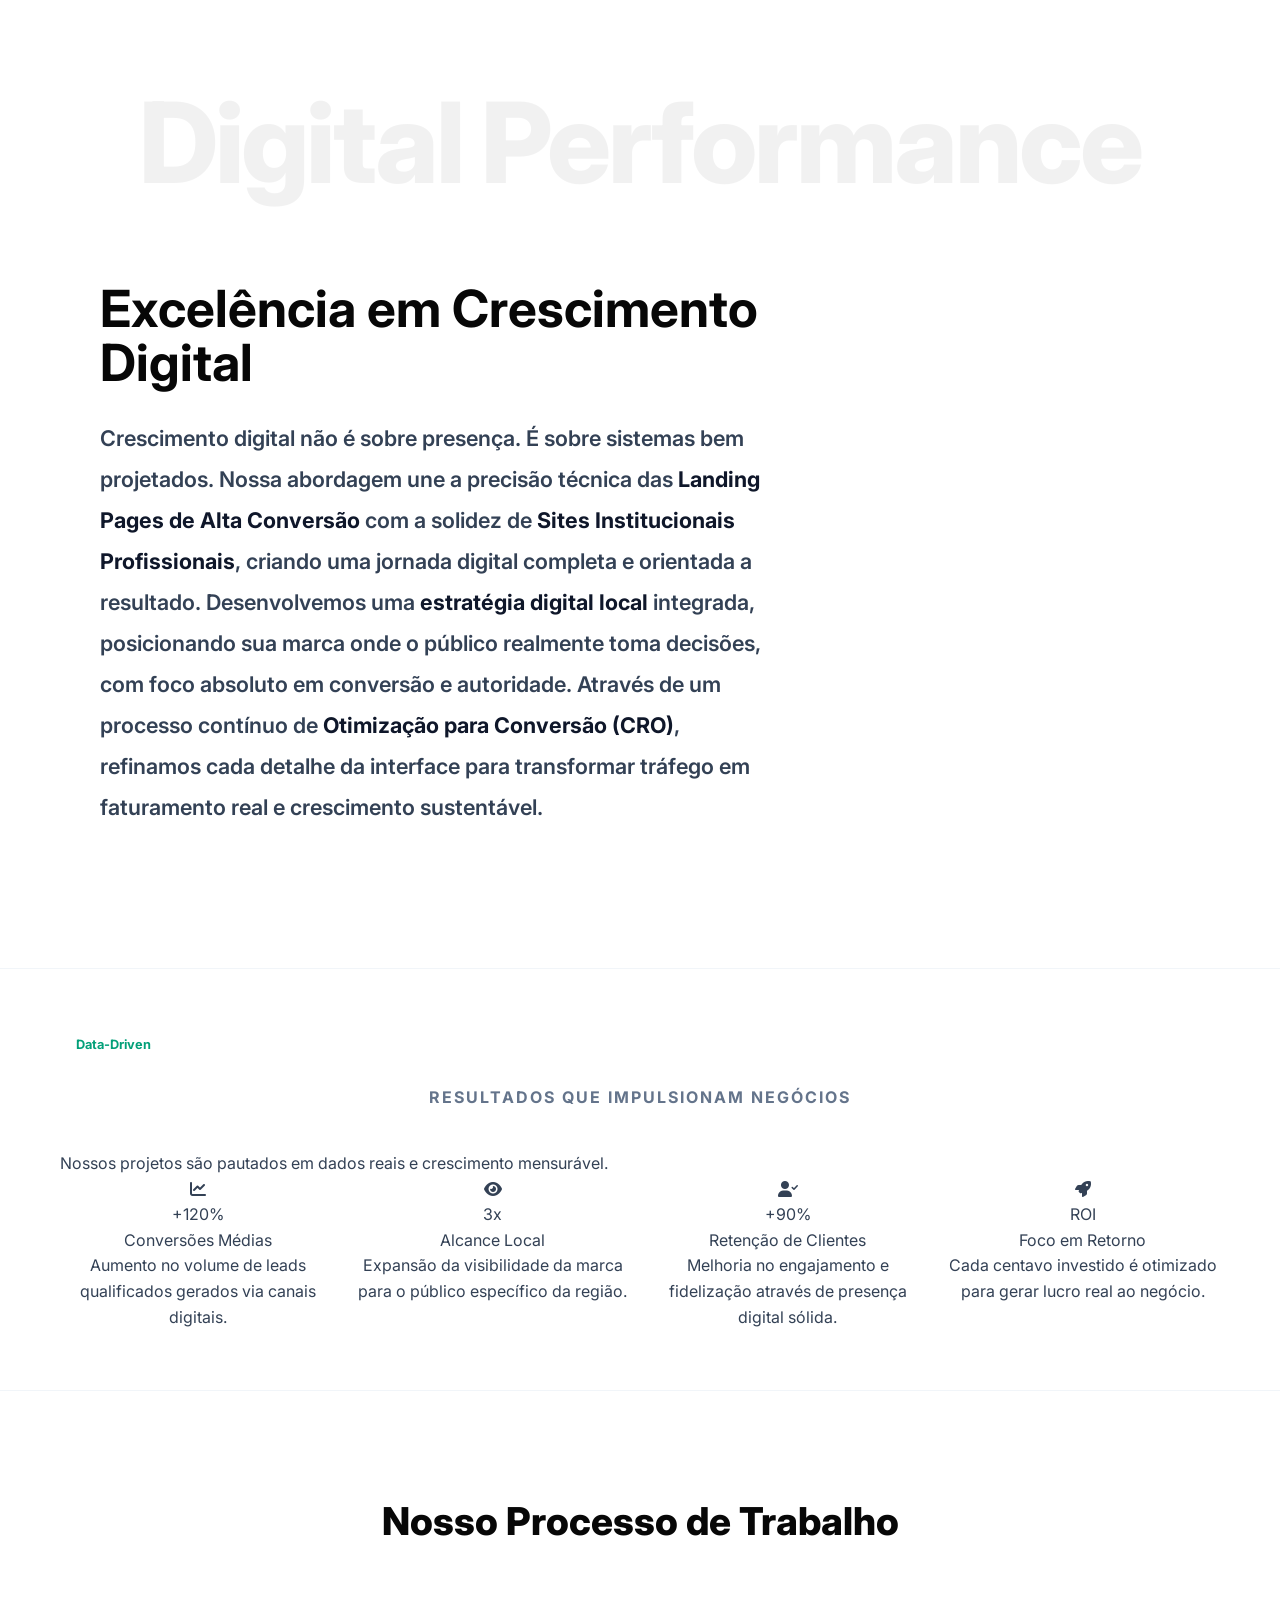
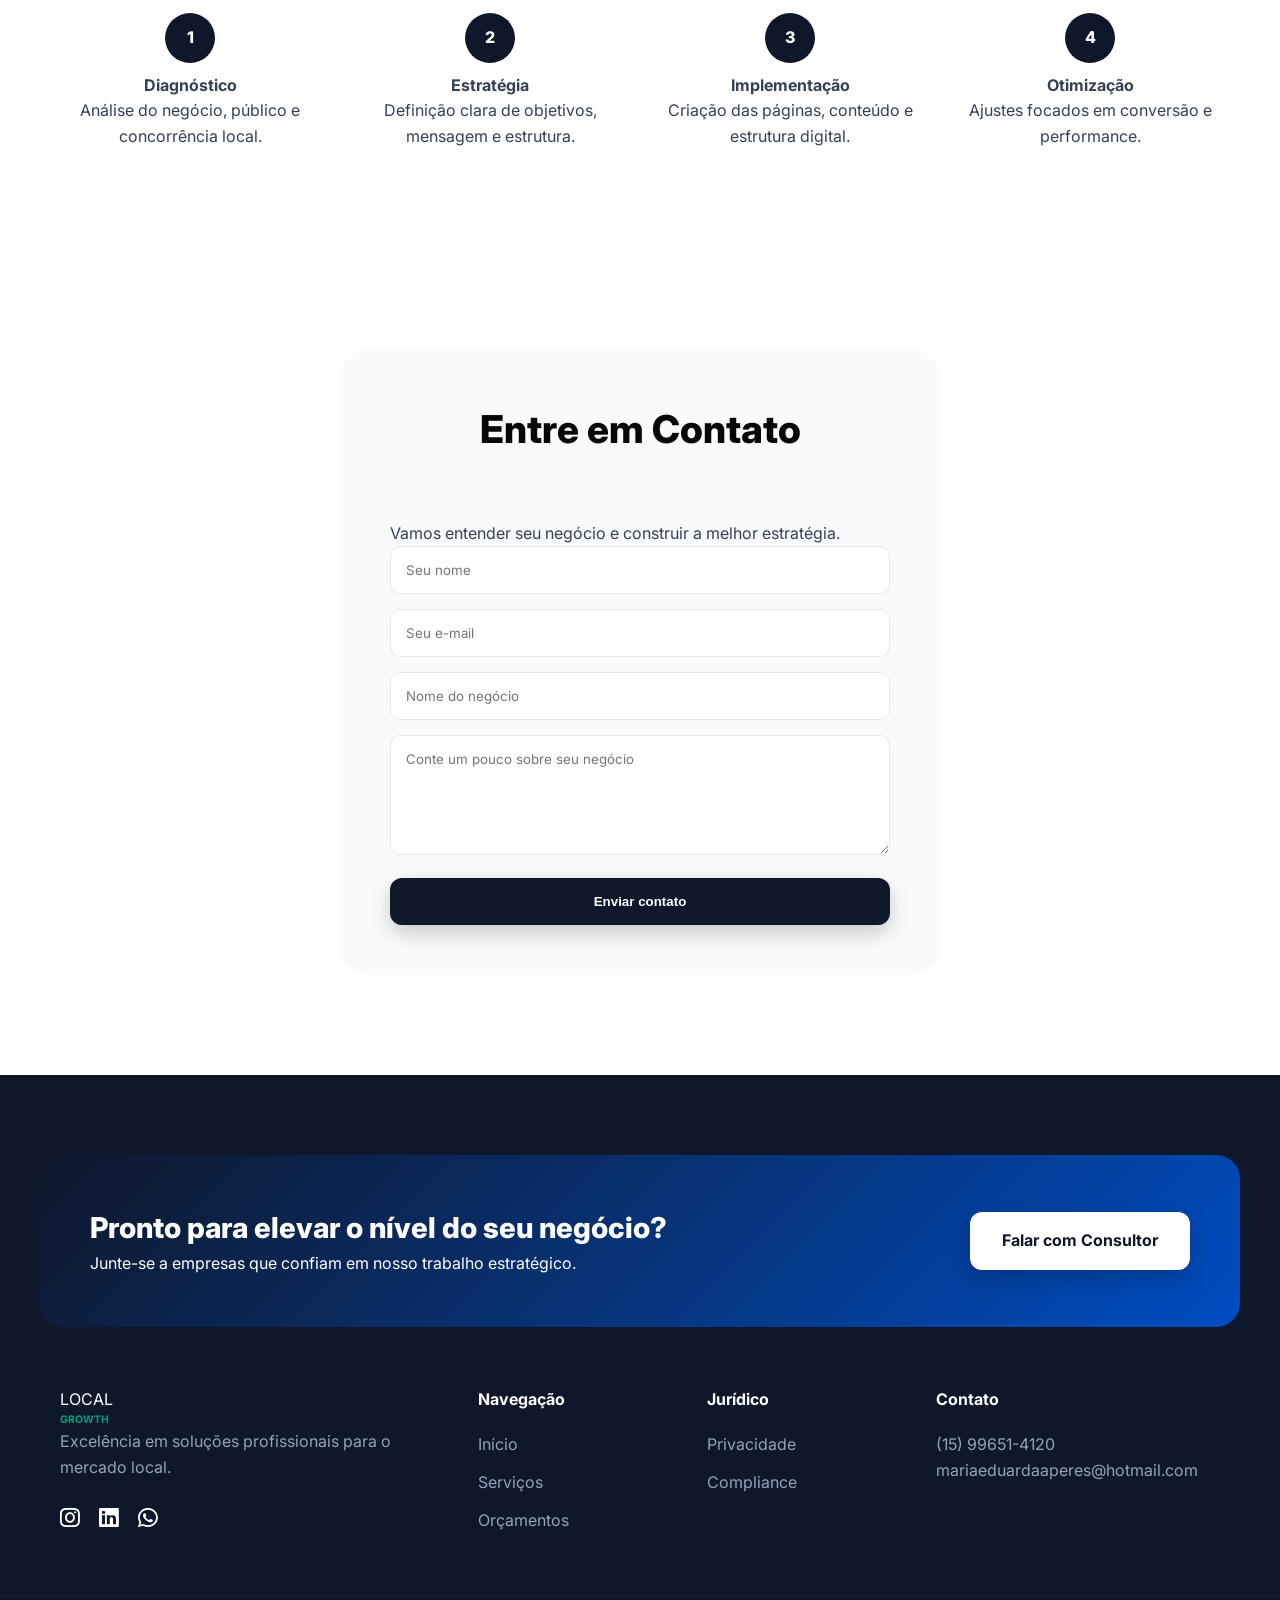
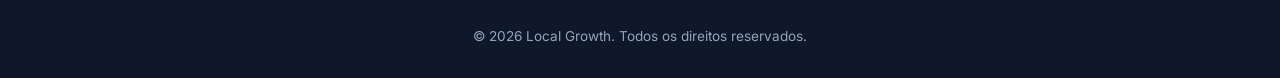
==== commit a2865333: "Update" ====
--- a/index.html
+++ b/index.html
@@ -1,195 +1,255 @@
 <!DOCTYPE html>
-<html lang="pt-br">
+<html lang="pt-BR">
 
 <head>
-    <meta charset="UTF-8">
-    <meta name="viewport" content="width=device-width, initial-scale=1.0">
-    <title>Business Pro | Soluções Locais</title>
-
-    <link rel="icon" href="data:,">
-
+    <meta charset="UTF-8" />
+    <meta name="viewport" content="width=device-width, initial-scale=1.0" />
+    <meta name="description"
+        content="A Local Growth ajuda negócios locais a crescer com estratégia digital, presença online, tráfego qualificado e conversão." />
+    <title>Local Growth | Crescimento Digital para Negócios Locais</title>
+
+    <link rel="stylesheet" href="https://cdnjs.cloudflare.com/ajax/libs/font-awesome/6.0.0/css/all.min.css">
+    <link href="https://fonts.googleapis.com/css2?family=Inter:wght@300;400;600;800&display=swap" rel="stylesheet">
     <link rel="stylesheet" href="style.css">
-    <link href="https://fonts.googleapis.com/css2?family=Plus+Jakarta+Sans:wght@400;700&display=swap" rel="stylesheet">
-    <link rel="stylesheet" href="https://cdnjs.cloudflare.com/ajax/libs/font-awesome/6.4.2/css/all.min.css">
 </head>
 
 <body>
 
-    <header id="main-header">
-        <nav class="container">
-            <div class="logo">BUSINESS<span>PRO</span></div>
-            <ul class="nav-links" id="nav-menu">
-                <li><a href="#home">Início</a></li>
-                <li><a href="#services">Serviços</a></li>
-                <li><a href="#about">Sobre</a></li>
-                <li><a href="#contact" class="btn-sm">Orçamento</a></li>
-            </ul>
-            <div class="mobile-menu" id="mobile-menu" role="button" aria-label="Abrir Menu">
-                <div class="line1"></div>
-                <div class="line2"></div>
-                <div class="line3"></div>
-            </div>
-        </nav>
+    <header class="site-header">
+        <div class="container header-flex">
+            <div class="logo">
+                <a href="#home" style="text-decoration: none; color: inherit;">
+                    <h1>Local Growth</h1>
+                    <span>Crescimento Digital Estratégico</span>
+                </a>
+            </div>
+
+            <nav class="main-nav">
+                <a href="#solutions">Soluções</a>
+                <a href="#services">Serviços</a>
+                <a href="#process">Processo</a>
+                <a href="#cases">Resultados</a>
+                <a href="#contact" class="nav-cta">Contato</a>
+            </nav>
+        </div>
     </header>
 
-    <div class="legal-alert-bar">
-        <span><strong>AVISO:</strong> Imagens e textos são meramente ilustrativos. Este é um modelo de demonstração que
-            será totalmente
-            adaptado.</span>
-    </div>
-
     <section id="home" class="hero">
+        <div class="container hero-content">
+            <div class="hero-text">
+                <span class="badge">Especialistas em Negócios Locais</span>
+                <h2>Transformamos Negócios Locais em Referência Digital</h2>
+                <p>
+                    Ajudamos empresas locais a atrair mais clientes, aumentar autoridade
+                    e gerar crescimento previsível através de estratégia digital e conversão.
+                </p>
+                <div class="hero-cta">
+                    <a href="#contact" class="btn-primary">Quero crescer meu negócio</a>
+                    <a href="#services" class="btn-secondary">Conhecer as soluções</a>
+                </div>
+            </div>
+
+            <div class="hero-visual">
+                <div class="graphic-shape"></div>
+                <div class="floating-card">
+                    <div class="card-header">
+                        <div class="dot blue"></div>
+                        <div class="dot"></div>
+                        <div class="dot"></div>
+                    </div>
+                    <span class="card-label">Crescimento Local</span>
+                    <span class="card-stats">+120%</span>
+                    <div class="progress-bar">
+                        <div class="progress-fill"></div>
+                    </div>
+                    <p style="font-size: 0.7rem; margin-top: 10px; color: #94a3b8;">Performance Mensal Otimizada</p>
+                </div>
+                <div class="mini-card">
+                    <i class="fas fa-users" style="color: var(--primary);"></i>
+                    <span>Novos Leads</span>
+                </div>
+            </div>
+        </div>
+    </section>
+
+    <section class="trust">
+        <div class="container trust-grid">
+            <div><i class="fas fa-check-circle"></i> Estratégia Local</div>
+            <div><i class="fas fa-check-circle"></i> Foco em Conversão</div>
+            <div><i class="fas fa-check-circle"></i> Resultados Mensuráveis</div>
+            <div><i class="fas fa-check-circle"></i> Atendimento Consultivo</div>
+        </div>
+    </section>
+
+    <section id="solutions" class="solutions">
         <div class="container">
-            <div class="hero-content">
-                <span class="badge hero-animate delay-1">Líder em Qualidade na Região</span>
-                <h1 class="hero-animate delay-2">
-                    Transforme seu negócio com <span>especialistas.</span>
-                </h1>
-                <p class="hero-animate delay-3">
-                    Soluções sob medida para empresas que buscam crescimento sólido e presença profissional no mercado
-                    local.
+            <h3>Soluções Pensadas para Crescimento Local</h3>
+            <p class="section-description"
+                style="text-align: center; max-width: 700px; margin: -30px auto 50px; color: var(--text-light);">
+                Não criamos apenas presença online. Construímos sistemas digitais
+                que trabalham para o seu negócio todos os dias.
+            </p>
+
+            <div class="solutions-grid">
+                <div class="solution-card">
+                    <i class="fas fa-laptop-code card-icon"></i>
+                    <h4>Presença Digital Profissional</h4>
+                    <p>Construção de sites e páginas que representam seu negócio com credibilidade e autoridade.</p>
+                </div>
+
+                <div class="solution-card">
+                    <i class="fas fa-map-marker-alt card-icon"></i>
+                    <h4>Aquisição de Clientes Locais</h4>
+                    <p>Estratégias para atrair pessoas que realmente estão buscando seus serviços na sua região.</p>
+                </div>
+
+                <div class="solution-card">
+                    <i class="fas fa-chart-line card-icon"></i>
+                    <h4>Conversão e Performance</h4>
+                    <p>Estruturas pensadas para transformar visitantes em contatos, orçamentos e vendas.</p>
+                </div>
+
+                <div class="solution-card">
+                    <i class="fas fa-award card-icon"></i>
+                    <h4>Posicionamento e Autoridade</h4>
+                    <p>Comunicação estratégica que diferencia sua marca dos concorrentes locais.</p>
+                </div>
+            </div>
+        </div>
+    </section>
+
+    <section id="services" class="services">
+        <div class="container services-panel">
+
+            <div class="panel-background">
+                <span>Digital Performance</span>
+            </div>
+
+            <div class="panel-content">
+                <h2>Excelência em Crescimento Digital</h2>
+
+                <p class="lead">
+                    Crescimento digital não é sobre presença.
+                    É sobre sistemas bem projetados.
+                    Nossa abordagem une a precisão técnica das
+                    <strong>Landing Pages de Alta Conversão</strong> com a solidez de
+                    <strong>Sites Institucionais Profissionais</strong>, criando uma
+                    jornada digital completa e orientada a resultado.
+                    Desenvolvemos uma <strong>estratégia digital local</strong>
+                    integrada, posicionando sua marca onde o público realmente
+                    toma decisões, com foco absoluto em conversão e autoridade.
+                    Através de um processo contínuo de
+                    <strong>Otimização para Conversão (CRO)</strong>, refinamos cada
+                    detalhe da interface para transformar tráfego em faturamento
+                    real e crescimento sustentável.
                 </p>
-                <div class="hero-btns hero-animate delay-4">
-                    <a href="#contact" class="btn-primary">Solicitar Orçamento</a>
-                    <a href="#services" class="btn-secondary">Conhecer Serviços</a>
-                </div>
-            </div>
-
-        </div>
-        <div class="hero-shape"></div>
-    </section>
-
-    <section id="services" class="services">
+            </div>
+
+        </div>
+    </section>
+
+
+    <section id="cases" class="stats">
         <div class="container">
-            <div class="section-title reveal fade-up">
-                <h2>Nossas Especialidades</h2>
-                <p>Oferecemos o que há de mais moderno em atendimento e execução técnica.</p>
-            </div>
-            <div class="services-grid">
-                <div class="service-card reveal delay-1">
-                    <div class="icon-box">01</div>
-                    <h3>Consultoria Estratégica</h3>
-                    <p>Planejamento focado em resultados reais para o seu nicho de atuação.</p>
-                </div>
-                <div class="service-card reveal fade-up delay-2">
-                    <div class="icon-box">02</div>
-                    <h3>Gestão de Processos</h3>
-                    <p>Otimização de tempo e recursos para aumentar a sua produtividade.</p>
-                </div>
-                <div class="service-card reveal fade-up delay-3">
-                    <div class="icon-box">03</div>
-                    <h3>Suporte Premium</h3>
-                    <p>Acompanhamento dedicado e humanizado em todas as etapas.</p>
-                </div>
-            </div>
-        </div>
-    </section>
-
-    <section id="about" class="about">
+            <div class="stats-header">
+                <span class="badge" style="background: rgba(255,255,255,0.1); color: var(--accent);">Data-Driven</span>
+                <h3>Resultados que Impulsionam Negócios</h3>
+                <p>Nossos projetos são pautados em dados reais e crescimento mensurável.</p>
+            </div>
+
+            <div class="stats-grid">
+                <div class="stat-card">
+                    <div class="stat-icon"><i class="fas fa-chart-line"></i></div>
+                    <div class="stat-value">+120%</div>
+                    <div class="stat-title">Conversões Médias</div>
+                    <p>Aumento no volume de leads qualificados gerados via canais digitais.</p>
+                    <div class="stat-bar">
+                        <div class="stat-progress" style="width: 85%;"></div>
+                    </div>
+                </div>
+
+                <div class="stat-card">
+                    <div class="stat-icon"><i class="fas fa-eye"></i></div>
+                    <div class="stat-value">3x</div>
+                    <div class="stat-title">Alcance Local</div>
+                    <p>Expansão da visibilidade da marca para o público específico da região.</p>
+                    <div class="stat-bar">
+                        <div class="stat-progress" style="width: 95%;"></div>
+                    </div>
+                </div>
+
+                <div class="stat-card">
+                    <div class="stat-icon"><i class="fas fa-user-check"></i></div>
+                    <div class="stat-value">+90%</div>
+                    <div class="stat-title">Retenção de Clientes</div>
+                    <p>Melhoria no engajamento e fidelização através de presença digital sólida.</p>
+                    <div class="stat-bar">
+                        <div class="stat-progress" style="width: 75%;"></div>
+                    </div>
+                </div>
+
+                <div class="stat-card highlight">
+                    <div class="stat-icon"><i class="fas fa-rocket"></i></div>
+                    <div class="stat-value">ROI</div>
+                    <div class="stat-title">Foco em Retorno</div>
+                    <p>Cada centavo investido é otimizado para gerar lucro real ao negócio.</p>
+                    <div class="stat-bar">
+                        <div class="stat-progress" style="width: 100%;"></div>
+                    </div>
+                </div>
+            </div>
+        </div>
+    </section>
+
+    <section id="process" class="process">
         <div class="container">
-            <div class="about-grid">
-                <div class="about-image reveal scale-in">
-                    <img src="https://images.unsplash.com/photo-1552664730-d307ca884978?auto=format&fit=crop&q=80&w=800"
-                        alt="Equipe Profissional">
-                    <span class="img-caption">*Representação
-                        ilustrativa.</span>
-                    <div class="experience-badge">
-                        <span class="number">10+</span>
-                        <span class="text">Anos de<br>Experiência</span>
-                    </div>
-                </div>
-                <div class="about-content reveal fade-up delay-1">
-                    <span class="badge">Quem Somos</span>
-                    <h2>Compromisso com a <span class="highlight">Excelência</span> e Transparência.</h2>
-                    <p>Fundada com o objetivo de elevar o padrão de serviços na região, nossa empresa se destaca pelo
-                        atendimento personalizado e soluções técnicas de alta precisão.</p>
-                    <div class="about-features">
-                        <div class="feature-item reveal fade-up delay-2">
-                            <i class="fas fa-check-circle"></i>
-                            <div>
-                                <h4>Profissionais Certificados</h4>
-                                <p>Equipe treinada e atualizada com as melhores práticas do mercado.</p>
-                            </div>
-                        </div>
-                        <div class="feature-item">
-                            <i class="fas fa-check-circle"></i>
-                            <div>
-                                <h4>Atendimento Local</h4>
-                                <p>Presença física e suporte ágil para toda a região metropolitana.</p>
-                            </div>
-                        </div>
-                    </div>
-                    <a href="#contact" class="btn-secondary">Falar com um Especialista</a>
-                </div>
-            </div>
+            <h3>Nosso Processo de Trabalho</h3>
+            <ol class="process-steps">
+                <li>
+                    <strong>Diagnóstico</strong>
+                    <p>Análise do negócio, público e concorrência local.</p>
+                </li>
+                <li>
+                    <strong>Estratégia</strong>
+                    <p>Definição clara de objetivos, mensagem e estrutura.</p>
+                </li>
+                <li>
+                    <strong>Implementação</strong>
+                    <p>Criação das páginas, conteúdo e estrutura digital.</p>
+                </li>
+                <li>
+                    <strong>Otimização</strong>
+                    <p>Ajustes focados em conversão e performance.</p>
+                </li>
+            </ol>
         </div>
     </section>
 
     <section id="contact" class="contact">
         <div class="container">
-            <div class="contact-wrapper reveal fade-up">
-
-                <div class="contact-header">
-                    <h2>Vamos conversar?</h2>
-                    <p>Preencha os dados e nossa equipe retornará em até 24h úteis.</p>
-
-                    <div class="contact-infos">
-                        <div class="info-item">
-                            <i class="fas fa-map-marker-alt"></i>
-                            <span>Av. Paulista, 1234 - Bela Vista, SP</span>
-                            <small> (Fictício)</small>
-                        </div>
-                        <div class="info-item">
-                            <i class="fas fa-envelope"></i>
-                            <span>mariaeduardaaperes@hotmail.com</span>
-                        </div>
-                        <div class="info-item">
-                            <i class="fas fa-phone"></i>
-                            <span>(15) 99651-4129</span>
-                        </div>
-                    </div>
-                </div>
-
-                <form id="contact-form" class="main-form">
-                    <input type="text" id="form-nome" placeholder="Seu Nome" required>
-                    <input type="email" id="form-email" placeholder="E-mail Profissional" required>
-                    <textarea id="form-mensagem" placeholder="Como podemos ajudar seu negócio?"></textarea>
-
-                    <div class="checkbox-group">
-                        <input type="checkbox" id="lgpd-check" required>
-                        <label for="lgpd-check">
-                            Li e aceito a <a href="politica.html" target="_blank">Política de Privacidade</a>.
-                        </label>
-                    </div>
-
-                    <button type="submit" class="btn-submit">
-                        Enviar via WhatsApp
-                    </button>
+            <div class="contact-box">
+                <h3>Entre em Contato</h3>
+                <p>Vamos entender seu negócio e construir a melhor estratégia.</p>
+                <form class="contact-form">
+                    <input type="text" placeholder="Seu nome" required />
+                    <input type="email" placeholder="Seu e-mail" required />
+                    <input type="text" placeholder="Nome do negócio" />
+                    <textarea placeholder="Conte um pouco sobre seu negócio"></textarea>
+                    <button type="submit" class="btn-primary" style="width: 100%; border: none; cursor: pointer;">Enviar
+                        contato</button>
                 </form>
-
-            </div>
-        </div>
-    </section>
-
-
-    <div id="cookie-consent" class="cookie-banner">
-        <p>Utilizamos cookies para personalizar sua experiência. Ao continuar, você concorda com nossas diretrizes.</p>
-        <button id="accept-cookies">Aceitar e Fechar</button>
-    </div>
-
-    <a href="https://api.whatsapp.com/send?phone=5515996514120" class="whatsapp-float" target="_blank"
-        rel="noopener noreferrer" title="Iniciar atendimento via WhatsApp">
-        <i class="fab fa-whatsapp"></i>
-    </a>
+            </div>
+        </div>
+    </section>
 
     <footer class="site-footer">
         <div class="footer-cta container">
             <div class="cta-text">
                 <h3>Pronto para elevar o nível do seu negócio?</h3>
-                <p>Junte-se a centenas de empresas que confiam em nosso trabalho.</p>
-            </div>
-            <a class="btn-primary js-whatsapp"
-                data-message="Olá! Vim pelo site e gostaria de entender melhor como você pode ajudar meu negócio.">
+                <p>Junte-se a empresas que confiam em nosso trabalho estratégico.</p>
+            </div>
+            <a href="https://api.whatsapp.com/send?phone=5515996514120" class="btn-primary"
+                style="background: white; color: var(--primary);">
                 Falar com Consultor
             </a>
         </div>
@@ -197,17 +257,12 @@
         <div class="footer-main container">
             <div class="footer-grid">
                 <div class="footer-col branding">
-                    <div class="logo">BUSINESS<span>PRO</span></div>
-                    <p class="description">Excelência em soluções profissionais para o mercado local. Transparência,
-                        inovação e resultados sólidos.</p>
+                    <div class="logo" style="color: white;">LOCAL<span style="color: var(--accent);">GROWTH</span></div>
+                    <p>Excelência em soluções profissionais para o mercado local.</p>
                     <div class="social-links">
-                        <a href="#" aria-label="Instagram" target="_blank" rel="noopener"><i
-                                class="fab fa-instagram"></i></a>
-                        <a href="#" aria-label="LinkedIn" target="_blank" rel="noopener"><i
-                                class="fab fa-linkedin"></i></a>
-                        <a href="https://api.whatsapp.com/send?phone=5515996514120" aria-label="WhatsApp"
-                            target="_blank" rel="noopener" title="Iniciar atendimento via WhatsApp"><i
-                                class="fab fa-whatsapp"></i></a>
+                        <a href="#"><i class="fab fa-instagram"></i></a>
+                        <a href="#"><i class="fab fa-linkedin"></i></a>
+                        <a href="https://api.whatsapp.com/send?phone=5515996514120"><i class="fab fa-whatsapp"></i></a>
                     </div>
                 </div>
 
@@ -216,7 +271,6 @@
                     <ul>
                         <li><a href="#home">Início</a></li>
                         <li><a href="#services">Serviços</a></li>
-                        <li><a href="#about">Sobre Nós</a></li>
                         <li><a href="#contact">Orçamentos</a></li>
                     </ul>
                 </div>
@@ -224,42 +278,25 @@
                 <div class="footer-col">
                     <h4>Jurídico</h4>
                     <ul>
-                        <li><a href="politica.html">Termos de Uso</a></li>
-                        <li><a href="politica.html">Política de Privacidade</a></li>
-                        <li><a href="politica.html">Gestão de Dados</a></li>
-                        <li><a href="politica.html">Compliance</a></li>
+                        <li><a href="#">Privacidade</a></li>
+                        <li><a href="#">Compliance</a></li>
                     </ul>
                 </div>
 
                 <div class="footer-col">
-                    <h4>Contato Direto</h4>
-                    <p><i class="fas fa-phone"></i> (15) 99651-4120</p>
-                    <p><i class="fas fa-envelope"></i> mariaeduardaaperes@hotmail.com</p>
-                    <div class="fiscal-info">
-                        <p><strong>Razão Social:</strong> Business Pro Soluções Ltda <small>(Fictício)</small></p>
-                        <p><strong>CNPJ:</strong> 00.000.000/0001-00 <small>(Fictício)</small></p>
-                        <p><strong>Endereço:</strong> Av. Paulista, 1234 - Centro, SP<small> (Fictício)</small></p>
-                    </div>
-                </div>
-            </div>
-        </div>
-
+                    <h4>Contato</h4>
+                    <p>(15) 99651-4120</p>
+                    <p>mariaeduardaaperes@hotmail.com</p>
+                </div>
+            </div>
+        </div>
         <div class="footer-bottom">
-            <div class="container bottom-flex">
-                <p>Imagens e textos são meramente ilustrativos. Este é um modelo de demonstração que será totalmente
-                    adaptado.</p>
-                <p>&copy; 2026 Business Pro. Todos os direitos reservados.</p>
-                <div class="payment-methods">
-                    <span class="text-xs">Pagamento:</span>
-                    <i class="fab fa-cc-visa"></i>
-                    <i class="fab fa-cc-mastercard"></i>
-                    <i class="fab fa-pix"></i>
-                </div>
+            <div class="container" style="text-align: center;">
+                <p>© 2026 Local Growth. Todos os direitos reservados.</p>
             </div>
         </div>
     </footer>
 
-    <script src="script.js"></script>
 </body>
 
 </html>
--- a/style.css
+++ b/style.css
@@ -1,11 +1,17 @@
+/* =========================================
+   VARIÁVEIS E RESET
+   ========================================= */
 :root {
-    --primary: #2563eb;
-    --primary-dark: #1e40af;
-    --secondary: #64748b;
-    --dark: #0f172a;
-    --light: #f8fafc;
+    --primary: #0f172a;
+    --primary-dark: #004dc2;
+    --secondary: #070707;
+    --accent: #03a079;
+    --text-main: #334155;
+    --text-light: #64748b;
     --white: #ffffff;
-    --transition: all 0.4s cubic-bezier(0.4, 0, 0.2, 1);
+    --bg-light: #f8fafc;
+    --shadow: 0 20px 40px rgba(0, 0, 0, 0.08);
+    --transition: all 0.4s cubic-bezier(0.165, 0.84, 0.44, 1);
 }
 
 * {
@@ -19,474 +25,547 @@
 }
 
 body {
-    font-family: 'Plus Jakarta Sans', sans-serif;
+    font-family: 'Inter', sans-serif;
     line-height: 1.6;
-    color: var(--dark);
+    color: var(--text-main);
     background-color: var(--white);
+    overflow-x: hidden;
 }
 
 .container {
     max-width: 1200px;
     margin: 0 auto;
-    padding: 0 2rem;
-}
-
-header {
-    position: fixed;
+    padding: 0 20px;
+}
+
+/* =========================================
+   HEADER
+   ========================================= */
+.site-header {
+    background: rgba(255, 255, 255, 0.9);
+    backdrop-filter: blur(12px);
+    position: sticky;
     top: 0;
-    left: 0;
-    width: 100%;
     z-index: 1000;
-    padding: 1.5rem 0;
-    transition: var(--transition);
-    background: var(--white);
-}
-
-header.scrolled {
-    background: rgba(255, 255, 255, 0.9);
-    backdrop-filter: blur(10px);
-    padding: 1rem 0;
-    box-shadow: 0 4px 20px rgba(0, 0, 0, 0.05);
-}
-
-nav {
+    padding: 15px 0;
+    box-shadow: 0 8px 20px rgba(0, 0, 0, 0.08);
+}
+
+.header-flex {
     display: flex;
     justify-content: space-between;
     align-items: center;
 }
 
-.logo {
-    font-size: 1.5rem;
+.logo h1 {
+    font-size: 1.4rem;
     font-weight: 800;
+    color: var(--secondary);
     letter-spacing: -1px;
 }
 
 .logo span {
+    font-size: 0.65rem;
+    display: block;
     color: var(--primary);
-}
-
-.nav-links {
-    display: flex;
-    list-style: none;
-    gap: 2.5rem;
+    text-transform: uppercase;
+    font-weight: 700;
+}
+
+.main-nav a {
+    text-decoration: none;
+    color: var(--text-main);
+    margin-left: 25px;
+    font-weight: 600;
+    font-size: 0.9rem;
+    transition: var(--transition);
+}
+
+.main-nav a:hover {
+    color: var(--primary);
+}
+
+.nav-cta {
+    background: var(--primary);
+    color: white !important;
+    padding: 10px 24px;
+    border-radius: 50px;
+}
+
+/* =========================================
+   HERO SECTION (SPLIT LAYOUT)
+   ========================================= */
+.hero {
+    padding: 100px 0;
+    background: var(--bg-light);
+    position: relative;
+}
+
+.hero-content {
+    display: flex;
     align-items: center;
-}
-
-.nav-links a {
-    text-decoration: none;
-    color: var(--dark);
-    font-weight: 600;
-    font-size: 0.95rem;
-    transition: var(--transition);
-}
-
-.nav-links a:hover {
-    color: var(--primary);
-}
-
-.hero {
-    height: 90vh;
-    padding: 175px 0 100px;
-    background:
-        radial-gradient(circle at 20% 20%, rgba(37, 99, 235, 0.12), transparent 40%),
-        radial-gradient(circle at 80% 80%, rgba(37, 99, 235, 0.08), transparent 45%);
-    position: relative;
-    overflow: hidden;
-    box-shadow: 0 30px 60px -40px rgba(0, 0, 0, 0.144);
+    justify-content: space-between;
+    gap: 60px;
+}
+
+.hero-text {
+    flex: 1;
 }
 
 .badge {
-    background: #dbeafe;
-    color: var(--primary);
+    background: rgba(3, 160, 121, 0.1);
+    color: var(--accent);
     padding: 6px 16px;
     border-radius: 50px;
     font-size: 0.8rem;
     font-weight: 700;
-    text-transform: uppercase;
-}
-
-.hero h1 {
-    font-size: clamp(2.5rem, 5vw, 4rem);
+    display: inline-block;
+    margin-bottom: 24px;
+}
+
+.hero h2 {
+    font-size: 3.5rem;
     line-height: 1.1;
-    margin: 1.5rem 0;
-}
-
-.hero h1 span {
-    color: var(--primary);
+    color: var(--secondary);
+    margin-bottom: 24px;
+    font-weight: 800;
 }
 
 .hero p {
     font-size: 1.2rem;
-    color: var(--secondary);
-    max-width: 600px;
-    margin-bottom: 2.5rem;
-}
-
-.btn-primary {
-    background: var(--primary);
-    color: var(--white);
-    padding: 1rem 2.5rem;
+    color: var(--text-light);
+    margin-bottom: 40px;
+    max-width: 520px;
+}
+
+.btn-primary,
+.btn-secondary {
+    padding: 16px 32px;
     border-radius: 12px;
     text-decoration: none;
     font-weight: 700;
+    display: inline-block;
     transition: var(--transition);
-    display: inline-block;
+}
+
+.btn-primary {
+    background: var(--primary);
+    color: white;
+    box-shadow: 0 8px 20px rgba(0, 0, 0, 0.2);
 }
 
 .btn-primary:hover {
     transform: translateY(-3px);
-    box-shadow: 0 10px 25px rgba(37, 99, 235, 0.3);
+    box-shadow: 0 8px 20px rgba(0, 0, 0, 0.4);
 }
 
 .btn-secondary {
-    background: transparent;
-    color: var(--primary);
-    padding: 1rem 2.5rem;
-    border-radius: 12px;
-    text-decoration: none;
-    font-weight: 700;
-    transition: var(--transition);
-    display: inline-block;
-    border: 2px solid var(--primary);
-    margin-left: 1rem;
+    color: var(--secondary);
+    margin-left: 15px;
+    border: 2px solid var(--secondary);
 }
 
 .btn-secondary:hover {
     transform: translateY(-3px);
-    box-shadow: 0 10px 25px rgba(37, 99, 235, 0.3);
+    color: var(--primary);
+    border-color: var(--primary);
+}
+
+/* ELEMENTO GRÁFICO HERO */
+.hero-visual {
+    flex: 1;
+    position: relative;
+    display: flex;
+    justify-content: center;
+    align-items: center;
+}
+
+.graphic-shape {
+    width: 450px;
+    height: 450px;
+    background: var(--bg-light);
+    border-radius: 30% 70% 70% 30% / 30% 30% 70% 70%;
+    filter: blur(60px);
+    opacity: 0.12;
+    position: absolute;
+
+}
+
+.floating-card {
+    background: white;
+    padding: 30px;
+    border-radius: 24px;
+    box-shadow: 0 8px 20px rgba(0, 0, 0, 0.1);
+    position: relative;
+    z-index: 2;
+    width: 280px;
+
+}
+
+.card-header {
+    display: flex;
+    gap: 8px;
+    margin-bottom: 20px;
+}
+
+.dot {
+    width: 8px;
+    height: 8px;
+    border-radius: 50%;
+    background: #e2e8f0;
+}
+
+.dot.blue {
+    background: var(--primary);
+}
+
+.card-stats {
+    font-weight: 800;
+    font-size: 2.2rem;
+    color: var(--secondary);
+    display: block;
+}
+
+.card-label {
+    font-size: 0.9rem;
+    color: var(--text-light);
+    font-weight: 600;
+}
+
+.progress-bar {
+    height: 8px;
+    background: #f1f5f9;
+    border-radius: 10px;
+    margin-top: 15px;
+    overflow: hidden;
+}
+
+.progress-fill {
+    width: 70%;
+    height: 100%;
+    background: var(--primary);
+    border-radius: 10px;
+}
+
+.mini-card {
+    position: absolute;
+    bottom: -20px;
+    right: 20px;
+    background: white;
+    padding: 15px 20px;
+    border-radius: 15px;
+    box-shadow: var(--shadow);
+    display: flex;
+    align-items: center;
+    gap: 10px;
+    z-index: 3;
+    font-weight: 700;
+    font-size: 0.8rem;
+}
+
+/* =========================================
+   TRUST BAR
+   ========================================= */
+.trust {
+    padding: 40px 0;
+    background: #0000000c;
+    box-shadow: 0 8px 20px rgba(0, 0, 0, 0.08);
+}
+
+.trust-grid {
+    display: flex;
+    justify-content: space-around;
+    flex-wrap: wrap;
+    gap: 20px;
+}
+
+.trust-grid div {
+    color: var(--primary);
+    font-weight: 600;
+    font-size: 0.9rem;
+}
+
+.trust-grid i {
+    color: var(--accent);
+    margin-right: 8px;
+}
+
+/* =========================================
+   RESULTADOS (VERSÃO COMPACTA)
+   ========================================= */
+.stats {
+    background: var(--white);
+    padding: 60px 0;
+    border-top: 1px solid #f1f5f9;
+    border-bottom: 1px solid #f1f5f9;
+}
+
+.stats h3 {
+    color: var(--text-light);
+    font-size: 1rem;
+    /* Título muito menor */
+    text-transform: uppercase;
+    letter-spacing: 2px;
+    margin-bottom: 40px;
+    font-weight: 700;
+}
+
+.stats-grid {
+    display: grid;
+    grid-template-columns: repeat(auto-fit, minmax(150px, 1fr));
+    gap: 20px;
+    text-align: center;
+}
+
+.stat-item {
+    border-right: 1px solid #f1f5f9;
+    /* Divisórias sutis */
+    padding: 10px;
+}
+
+.stat-item:last-child {
+    border-right: none;
+}
+
+.stat-item strong {
+    font-size: 2.2rem;
+    /* Reduzido de 3.5rem */
+    color: var(--primary);
+    /* Azul em vez de ciano no fundo claro */
+    display: block;
+    margin-bottom: 5px;
+    font-weight: 800;
+}
+
+.stat-item span {
+    font-size: 0.85rem;
+    color: var(--text-main);
+    font-weight: 600;
+    text-transform: none;
+}
+
+/* =========================================
+   GRIDS (SOLUÇÕES E SERVIÇOS)
+   ========================================= */
+section {
+    padding: 100px 0;
+}
+
+h3 {
+    font-size: 2.4rem;
+    text-align: center;
+    margin-bottom: 60px;
+    color: var(--secondary);
+    font-weight: 800;
+}
+
+.solutions-grid {
+    display: grid;
+    grid-template-columns: repeat(auto-fit, minmax(250px, 1fr));
+    gap: 30px;
+}
+
+.solution-card {
+    background: white;
+    padding: 40px;
+    border-radius: 20px;
+    transition: var(--transition);
+    box-shadow: 0 8px 20px rgba(0, 0, 0, 0.08);
+    border: 2px solid #0707070e;
+}
+
+.solution-card:hover {
+    transform: translateY(-10px);
+    box-shadow: var(--shadow);
+    border-color: var(--text-main);
+}
+
+.card-icon {
+    font-size: 2rem;
+    color: var(--);
+    margin-bottom: 20px;
+    display: block;
+}
+
+.solution-card h4 {
+    margin-bottom: 15px;
+    font-size: 1.2rem;
+    color: var(--secondary);
 }
 
 .services {
     padding: 100px 0;
-}
-
-
-.section-title {
+    background: #ffffff;
+    position: relative;
+}
+
+
+/* Fundo tipográfico técnico */
+.panel-background {
+    position: relative;
     text-align: center;
-    margin-bottom: 4rem;
-}
-
-.services-grid {
+    justify-content: center;
+    top: -50px;
+    font-size: 7rem;
+    font-weight: 800;
+    letter-spacing: -3px;
+    color: #0707070e;
+    white-space: nowrap;
+    user-select: none;
+    pointer-events: none;
+}
+
+.panel-content {
+    position: relative;
+    max-width: 720px;
+    padding-left: 40px;
+}
+
+.panel-content h2 {
+    font-size: 3.2rem;
+    line-height: 1.05;
+    margin-bottom: 28px;
+    color: var(--secondary);
+}
+
+.panel-content .lead {
+    font-size: 1.35rem;
+    font-weight: 600;
+    margin-bottom: 40px;
+}
+
+.panel-content p {
+    font-size: 1.15rem;
+    line-height: 1.9;
+    margin-bottom: 26px;
+}
+
+
+.panel-content strong {
+    color: var(--primary);
+    font-weight: 700;
+}
+
+/* Responsivo */
+@media (max-width: 992px) {
+    .services-panel {
+        padding: 80px 50px;
+        text-align: left;
+    }
+
+    .panel-content {
+        padding-left: 0;
+    }
+
+    .panel-content::before {
+        display: none;
+    }
+
+    .panel-background {
+        font-size: 4.5rem;
+        right: -40px;
+        top: 20px;
+    }
+}
+
+
+/* =========================================
+   PROCESS
+   ========================================= */
+.process-steps {
     display: grid;
-    grid-template-columns: repeat(auto-fit, minmax(300px, 1fr));
-    gap: 2rem;
-}
-
-.service-card {
-    padding: 3rem;
-    border: 2px solid #e2e8f0;
-    border-radius: 24px;
-    transition: var(--transition);
-    cursor: pointer;
-}
-
-.service-card:hover {
-    border-color: var(--primary);
-    background: var(--white);
-    box-shadow: 0 10px 25px rgba(37, 100, 235, 0.103);
-}
-
-.icon-box {
+    grid-template-columns: repeat(auto-fit, minmax(220px, 1fr));
+    gap: 40px;
+    list-style: none;
+    counter-reset: step;
+}
+
+.process-steps li {
+    position: relative;
+    padding-top: 60px;
+    text-align: center;
+}
+
+.process-steps li::before {
+    content: counter(step);
+    counter-increment: step;
+    position: absolute;
+    top: 0;
+    left: 50%;
+    transform: translateX(-50%);
     width: 50px;
     height: 50px;
     background: var(--primary);
     color: white;
+    border-radius: 50%;
     display: flex;
     align-items: center;
     justify-content: center;
-    border-radius: 12px;
-    margin-bottom: 1.5rem;
     font-weight: 800;
 }
 
-.about {
-    padding: 100px 0;
-    background-color: #ffffff;
-}
-
-.about-grid {
-    display: grid;
-    grid-template-columns: 1fr 1fr;
-    gap: 60px;
-    align-items: center;
-}
-
-.about-image {
-    position: relative;
-}
-
-.about-image img {
+/* =========================================
+   CONTATO
+   ========================================= */
+.contact-box {
+    max-width: 600px;
+    margin: 0 auto;
+    background: var(--bg-light);
+    padding: 50px;
+    border-radius: 30px;
+}
+
+.contact-form input,
+.contact-form textarea {
     width: 100%;
+    padding: 15px;
+    margin-bottom: 15px;
+    border: 1px solid #e2e8f0;
+    border-radius: 10px;
+    font-family: inherit;
+}
+
+.contact-form textarea {
+    height: 120px;
+}
+
+/* =========================================
+   FOOTER
+   ========================================= */
+.site-footer {
+    background: #0f172a;
+    color: #94a3b8;
+    padding-top: 80px;
+}
+
+.footer-cta {
+    background: linear-gradient(135deg, var(--primary), var(--primary-dark));
+    padding: 50px;
     border-radius: 24px;
-    box-shadow: 0 20px 40px rgba(0, 0, 0, 0.1);
-}
-
-.experience-badge {
-    position: absolute;
-    bottom: -20px;
-    right: -20px;
-    background: var(--primary);
-    color: white;
-    padding: 25px;
-    border-radius: 20px;
-    display: flex;
-    align-items: center;
-    gap: 15px;
-    box-shadow: 0 10px 30px rgba(37, 99, 235, 0.4);
-}
-
-.experience-badge .number {
-    font-size: 2.5rem;
-    font-weight: 800;
-}
-
-.experience-badge .text {
-    font-size: 0.9rem;
-    line-height: 1.2;
-    font-weight: 600;
-}
-
-.about-content h2 {
-    font-size: 2.5rem;
-    color: var(--dark);
-    margin: 1.5rem 0;
-    line-height: 1.2;
-}
-
-.about-content .highlight {
-    color: var(--primary);
-}
-
-.about-content p {
-    color: var(--secondary);
-    font-size: 1.1rem;
-    margin-bottom: 2rem;
-}
-
-.about-features {
-    display: flex;
-    flex-direction: column;
-    gap: 20px;
-    margin-bottom: 2.5rem;
-}
-
-.feature-item {
-    display: flex;
-    gap: 15px;
-    align-items: flex-start;
-}
-
-.feature-item i {
-    color: var(--primary);
-    font-size: 1.4rem;
-    margin-top: 3px;
-}
-
-.feature-item h4 {
-    font-size: 1.1rem;
-    color: var(--dark);
-    margin-bottom: 5px;
-}
-
-.feature-item p {
-    font-size: 0.95rem;
-    margin-bottom: 0;
-}
-
-.contact-wrapper {
-    background: var(--dark);
-    padding: 1rem;
-    border-radius: 32px;
-    color: white;
-}
-
-/* Cabeçalho */
-.contact-header {
-    text-align: center;
-    margin-bottom: 2rem;
-}
-
-.contact-header h2 {
-    font-size: 2.2rem;
-    margin-bottom: 0.5rem;
-}
-
-.contact-header p {
-    color: #ffffff;
-    font-size: 1rem;
-}
-
-/* Infos */
-.contact-infos {
-    display: flex;
-    justify-content: center;
-    gap: 2.5rem;
-    margin-top: 1rem;
-    flex-wrap: wrap;
-}
-
-.info-item {
-    display: flex;
-    align-items: center;
-    gap: 5px;
-    font-size: 0.95rem;
-    color: #e5e7eb;
-}
-
-.info-item i {
-    color: var(--white);
-    font-size: 1.1rem;
-}
-
-/* Formulário */
-.main-form {
-    max-width: 500px;
-    margin: 0 auto;
-}
-
-.main-form input,
-.main-form textarea {
-    background: var(--dark);
-    border: 1px solid #334155;
-    border-radius: 12px;
-    padding: 0.5rem;
-    color: white;
-    font-size: 0.95rem;
-    margin-bottom: 0.5rem;
-    width: 100%;
-    font-family: "Poppins", sans-serif;
-}
-
-.main-form input::placeholder,
-.main-form textarea::placeholder {
-    color: #94a3b8;
-}
-
-.main-form input:focus,
-.main-form textarea:focus {
-    outline: none;
-    border-color: var(--primary);
-}
-
-.main-form textarea {
-    resize: none;
-}
-
-/* Botão */
-.btn-submit {
-    display: block;
-    width: 100%;
-    margin-top: 0.5rem;
-    background: var(--primary);
-    border-radius: 12px;
-    padding: 1rem;
-    color: white;
-    font-size: 0.95rem;
-    border: none;
-    cursor: pointer;
-    transition: all 0.3s;
-}
-
-.btn-submit:hover {
-    transform: translateY(-3px);
-    box-shadow: 0 10px 25px rgba(37, 99, 235, 0.3);
-}
-
-.checkbox-group a {
-    color: var(--primary);
-    text-decoration: none;
-}
-
-.checkbox-group input[type="checkbox"] {
-    width: 14px !important;
-    height: 14px !important;
-    margin-top: 2px !important;
-}
-
-.cookie-banner {
-    position: fixed;
-    bottom: 20px;
-    left: 20px;
-    right: 20px;
-    background: var(--white);
-    padding: 1.5rem;
-    border-radius: 16px;
-    box-shadow: 0 10px 30px rgba(0, 0, 0, 0.1);
-    display: none;
+    display: flex;
     justify-content: space-between;
     align-items: center;
-    z-index: 2000;
-    border: 1px solid #e2e8f0;
-}
-
-.cookie-banner button {
-    background: var(--primary);
-    color: var(--white);
-    border: none;
-    padding: 0.5rem 1rem;
-    border-radius: 8px;
-    cursor: pointer;
-}
-
-.site-footer {
-    background-color: var(--dark);
-    color: var(--white);
-    padding-top: 100px;
-    margin-top: 50px;
-    position: relative;
-}
-
-.footer-cta {
-    background: var(--primary);
-    padding: 3rem;
-    border-radius: 24px;
-    display: flex;
-    justify-content: space-between;
-    align-items: center;
-    transform: translateY(-50%);
-    box-shadow: 0 20px 40px rgba(37, 99, 235, 0.2);
+    margin-bottom: 60px;
+    color: white;
 }
 
 .footer-cta h3 {
+    color: white;
+    text-align: left;
+    margin: 0;
     font-size: 1.8rem;
-    margin-bottom: 0.5rem;
-}
-
-.footer-cta p {
-    opacity: 0.9;
-}
-
-.footer-cta .btn-primary {
-    background: var(--white);
-    color: var(--primary);
-}
-
-.footer-main {
-    padding-bottom: 60px;
-    margin-top: -30px;
 }
 
 .footer-grid {
     display: grid;
-    grid-template-columns: 1.5fr 1fr 1fr 1.2fr;
+    grid-template-columns: 2fr 1fr 1fr 1.5fr;
     gap: 40px;
+    padding-bottom: 50px;
 }
 
 .footer-col h4 {
-    font-size: 1.1rem;
-    font-weight: 700;
-    margin-bottom: 1.5rem;
-    position: relative;
-}
-
-.footer-col h4::after {
-    content: '';
-    position: absolute;
-    left: 0;
-    bottom: -8px;
-    width: 30px;
-    height: 2px;
-    background: var(--primary);
+    color: white;
+    margin-bottom: 20px;
 }
 
 .footer-col ul {
@@ -497,311 +576,36 @@
     margin-bottom: 12px;
 }
 
-.footer-col p:has(.fa-envelope) {
+.footer-col a {
+    color: inherit;
+    text-decoration: none;
+    transition: 0.3s;
+}
+
+.footer-col a:hover {
+    color: var(--accent);
+}
+
+.social-links {
+    margin-top: 20px;
+}
+
+.social-links a {
+    font-size: 1.4rem;
+    margin-right: 15px;
+    color: white;
+}
+
+.footer-bottom {
+    border-top: 1px solid rgba(255, 255, 255, 0.05);
+    padding: 30px 0;
     font-size: 0.85rem;
-    margin-top: 5px;
-}
-
-.footer-col p .fa-envelope {
-    font-size: 0.8rem;
-}
-
-.footer-col ul li a {
-    color: #94a3b8;
-    text-decoration: none;
-    transition: var(--transition);
-    font-size: 0.95rem;
-}
-
-.footer-col ul li a:hover {
-    color: var(--white);
-    padding-left: 5px;
-}
-
-.description {
-    color: #94a3b8;
-    margin: 1.5rem 0;
-    font-size: 0.95rem;
-}
-
-.social-links {
-    display: flex;
-    gap: 15px;
-}
-
-.social-links a {
-    width: 40px;
-    height: 40px;
-    background: #1e293b;
-    border-radius: 50%;
-    display: flex;
-    align-items: center;
-    justify-content: center;
-    color: var(--white);
-    transition: var(--transition);
-}
-
-.social-links a:hover {
-    background: var(--primary);
-    transform: translateY(-3px);
-}
-
-.fiscal-info {
-    margin-top: 20px;
-    padding-top: 20px;
-    border-top: 1px solid #1e293b;
-    font-size: 0.85rem;
-    color: #64748b;
-}
-
-.footer-bottom {
-    background: #070b14;
-    padding: 25px 0;
-    border-top: 1px solid #1e293b;
-}
-
-.bottom-flex {
-    display: flex;
-    justify-content: space-between;
-    align-items: center;
-    color: #64748b;
-    font-size: 0.85rem;
-}
-
-.payment-methods {
-    display: flex;
-    align-items: center;
-    gap: 15px;
-    font-size: 1.2rem;
-}
-
-.text-xs {
-    font-size: 0.7rem;
-    text-transform: uppercase;
-    letter-spacing: 1px;
-}
-
-.mobile-menu {
-    display: none;
-    cursor: pointer;
-    z-index: 1001;
-}
-
-.mobile-menu div {
-    width: 28px;
-    height: 3px;
-    background: var(--dark);
-    margin: 5px;
-    transition: var(--transition);
-}
-
-.mobile-menu.active div:nth-child(1) {
-    transform: rotate(-45deg) translate(-5px, 6px);
-}
-
-.mobile-menu.active div:nth-child(2) {
-    opacity: 0;
-}
-
-.mobile-menu.active div:nth-child(3) {
-    transform: rotate(45deg) translate(-5px, -6px);
-}
-
-.whatsapp-float {
-    position: fixed;
-    width: 60px;
-    height: 60px;
-    bottom: 40px;
-    right: 40px;
-    background-color: #25d366;
-    color: #FFF;
-    border-radius: 50px;
-    text-align: center;
-    font-size: 30px;
-    box-shadow: 0 4px 15px rgba(0, 0, 0, 0.2);
-    z-index: 1000;
-    display: flex;
-    align-items: center;
-    justify-content: center;
-    text-decoration: none;
-    transition: var(--transition);
-}
-
-.whatsapp-float:hover {
-    transform: scale(1.1) translateY(-5px);
-    background-color: #128c7e;
-    color: white;
-}
-
-html,
-body {
-    overflow-x: hidden;
-    width: 100%;
-    position: relative;
-}
-
-.disclaimer {
-    font-size: 0.75rem;
-    color: #888;
-    margin-bottom: 10px;
-    width: 100%;
-    text-align: center;
-}
-
-.img-caption {
-    display: block;
-    font-size: 0.7rem;
-    color: #666;
-    margin-top: 5px;
-    font-style: italic;
-}
-
-.legal-alert-bar {
-    background-color: #8d8d8d1f;
-    color: #000000;
-    padding: 12px 20px;
-    text-align: center;
-    font-size: 0.85rem;
-    line-height: 1.4;
-    border-bottom: 1px solid #8d8d8d1f;
-    width: 100%;
-    box-sizing: border-box;
-    display: flex;
-    justify-content: center;
-    align-items: center;
-    margin-top: 90px;
-}
-
-.legal-alert-bar strong {
-    color: #000000;
-    margin-right: 5px;
-    text-transform: uppercase;
-    letter-spacing: 0.5px;
-}
-
-/*----Animações----*/
-
-/* Estado inicial */
-.reveal {
-    opacity: 0;
-    transform: translateY(40px);
-}
-
-/* Variações */
-.fade-up {
-    transform: translateY(40px);
-}
-
-.fade-down {
-    transform: translateY(-40px);
-}
-
-.scale-in {
-    transform: scale(0.95);
-}
-
-/* Quando aparece */
-.reveal.show {
-    opacity: 1;
-    transform: none;
-    transition: opacity 0.8s ease, transform 0.8s ease;
-}
-
-/* Delays */
-.delay-1 {
-    transition-delay: 0.15s;
-}
-
-.delay-2 {
-    transition-delay: 0.3s;
-}
-
-.delay-3 {
-    transition-delay: 0.45s;
-}
-
-.hero-animate {
-    opacity: 0;
-    transform: translateY(30px);
-}
-
-.hero-animate.show {
-    opacity: 1;
-    transform: translateY(0);
-    transition: opacity 0.9s ease, transform 0.9s ease;
-}
-
-.delay-4 {
-    transition-delay: 0.6s;
-}
-
-
-.experience-badge {
-    animation: badgePulse 3s ease-in-out infinite;
-}
-
-@keyframes badgePulse {
-    0% {
-        transform: translateY(0) scale(1);
-        box-shadow: 0 10px 30px rgba(37, 99, 235, 0.4);
-    }
-
-    50% {
-        transform: translateY(-10px) scale(1.05);
-        box-shadow: 0 20px 50px rgba(37, 99, 235, 0.6);
-    }
-
-    100% {
-        transform: translateY(0) scale(1);
-    }
-}
-
-@keyframes navFloat {
-
-    0%,
-    100% {
-        box-shadow: 0 4px 20px rgba(0, 0, 0, 0.04);
-    }
-
-    50% {
-        box-shadow: 0 12px 35px rgba(0, 0, 0, 0.08);
-    }
-}
-
-.footer-cta {
-    position: relative;
-    overflow: hidden;
-}
-
-.footer-cta::before {
-    content: "";
-    position: absolute;
-    top: -50%;
-    left: -50%;
-    width: 200%;
-    height: 200%;
-    background: linear-gradient(120deg,
-            transparent,
-            rgba(255, 255, 255, 0.25),
-            transparent);
-    animation: shine 6s linear infinite;
-}
-
-@keyframes shine {
-    0% {
-        transform: translateX(-100%);
-    }
-
-    100% {
-        transform: translateX(100%);
-    }
-}
-
-.whatsapp-float {
-    animation: whatsappFloat 3s ease-in-out infinite;
-}
-
-@keyframes whatsappFloat {
+}
+
+/* =========================================
+   ANIMATIONS
+   ========================================= */
+@keyframes float {
 
     0%,
     100% {
@@ -809,651 +613,66 @@
     }
 
     50% {
-        transform: translateY(-12px);
-    }
-}
-
-@media (min-width: 1024px) and (max-width: 1280px) {
-
-    .hero {
-        height: 50vh;
-        padding: 100px 0px 0 100px;
-        position: relative;
-        overflow: hidden;
-    }
-
-    .container {
-        padding: 0 1.5rem;
-    }
-
-    .footer-cta {
-        flex-direction: row;
-        padding: 2.5rem;
-        margin: 0 2rem;
-        gap: 2rem;
-        align-items: center;
-        transform: translateY(-50%);
-    }
-
-    .footer-cta-content {
-        flex: 1;
-        text-align: left;
-    }
-
-    .footer-cta h3 {
-        font-size: 1.5rem;
-        line-height: 1.2;
-        margin-bottom: 0.5rem;
-    }
-
-    .footer-cta p {
-        font-size: 0.95rem;
-        max-width: 400px;
-    }
-
-    .footer-cta .btn-primary {
-        padding: 1rem 2rem;
-        font-size: 1rem;
-        white-space: nowrap;
-        flex-shrink: 0;
+        transform: translateY(-20px);
+    }
+}
+
+@keyframes morphing {
+    0% {
+        border-radius: 30% 70% 70% 30% / 30% 30% 70% 70%;
+    }
+
+    100% {
+        border-radius: 50% 50% 20% 80% / 25% 80% 20% 75%;
+    }
+}
+
+/* =========================================
+   RESPONSIVIDADE
+   ========================================= */
+@media (max-width: 992px) {
+    .hero-content {
+        flex-direction: column;
+        text-align: center;
+    }
+
+    .hero h2 {
+        font-size: 2.8rem;
+    }
+
+    .hero p {
+        margin: 0 auto 40px;
     }
 
     .footer-grid {
-        grid-template-columns: 1.2fr 0.8fr 0.8fr 1.2fr;
-        gap: 20px;
-    }
-}
-
-@media (max-width: 1023px) {
-    .hero {
-        padding: 200px 0 100px;
-        position: relative;
-        overflow: hidden;
-    }
-
-    .container {
-        padding: 0 1.5rem;
-    }
-
-    .services-grid {
-        display: flex !important;
-        flex-wrap: wrap !important;
-        justify-content: center !important;
-        gap: 2rem !important;
-    }
-
-    .service-card {
-        flex: 1 1 calc(50% - 2rem);
-        max-width: 500px;
-        min-width: 300px;
-    }
-
-    .footer-cta {
-        flex-direction: row;
-        padding: 2.5rem;
-        margin: 0 2rem;
-        gap: 2rem;
-        align-items: center;
-        transform: translateY(-50%);
-    }
-
-    .footer-cta-content {
-        flex: 1;
-        text-align: left;
-    }
-
-    .footer-cta h3 {
-        font-size: 1.5rem;
-        line-height: 1.2;
-        margin-bottom: 0.5rem;
-    }
-
-    .footer-cta p {
-        font-size: 0.95rem;
-        max-width: 400px;
-    }
-
-    .footer-cta .btn-primary {
-        padding: 1rem 2rem;
-        font-size: 1rem;
-        white-space: nowrap;
-        flex-shrink: 0;
-    }
-
-    .footer-grid {
-        grid-template-columns: 1.2fr 0.8fr 0.8fr 1.2fr;
-        gap: 20px;
-    }
-}
-
-@media (max-width: 830px) {
-
-    .contact-wrapper .contact-infos {
-        padding-left: 15vw;
-    }
-
-    .mobile-menu {
-        display: block;
-    }
-
-    .nav-links {
-        position: fixed;
-        top: 0;
-        right: 0;
-        width: 75%;
-        height: 100vh;
-        background: var(--white);
-        display: flex;
-        flex-direction: column;
-        align-items: center;
-        justify-content: center;
-        gap: 2.5rem;
-        transform: translateX(100%);
-        transition: transform 0.4s ease-in-out;
-        box-shadow: -10px 0 30px rgba(0, 0, 0, 0.1);
-        z-index: 1000;
-        visibility: hidden;
-    }
-
-    .nav-links.active {
-        transform: translateX(0);
-        visibility: visible;
-    }
-
-    .hero {
-        padding: 140px 0 60px;
-        text-align: center;
-    }
-
-    .hero-btns {
-        display: flex;
-        flex-direction: column;
-        gap: 15px;
-        align-items: center;
-        padding-bottom: 30px;
-    }
-
-    .about-grid {
-        grid-template-columns: 1fr;
-        padding: 1rem;
-    }
-
-    .contact-wrapper {
-        margin-bottom: 50px !important;
-        padding: 2rem 1rem !important;
-    }
-
-    .contact-wrapper h2 {
-        font-size: 2.5rem !important;
-        white-space: normal;
-        line-height: 1.2 !important;
-        margin-bottom: 1.5rem !important;
-    }
-
-    .contact-infos {
-        gap: 10px;
-    }
-
-    .contact-infos .info-item {
-        display: flex;
-        align-items: flex-start;
-        justify-content: flex-start !important;
-        width: 100%;
-        margin: 0 !important;
-        text-align: left !important;
-    }
-
-    .contact-infos i {
-        font-size: 1.1rem !important;
-    }
-
-    .contact-infos small {
-        font-size: 10px !important;
-    }
-
-    .contact-header p {
-        font-size: 1rem !important;
-        line-height: 1.3 !important;
-        margin-bottom: 2rem !important;
-    }
-
-    .contact-infos .info-item span,
-    .contact-infos .info-item p {
-        white-space: normal;
-        line-height: 1.2 !important;
-    }
-
-    .checkbox-group {
-        display: flex !important;
-        flex-direction: row !important;
-        align-items: flex-start !important;
-        gap: 12px !important;
-        margin-bottom: 1.5rem !important;
-        text-align: left !important;
-    }
-
-    .checkbox-group input[type="checkbox"] {
-        width: 20px !important;
-        height: 20px !important;
-        flex-shrink: 0 !important;
-    }
-
-    .about-image {
-        order: -1;
-        margin-bottom: 2rem;
+        grid-template-columns: 1fr 1fr;
     }
 
     .footer-cta {
         flex-direction: column;
+        gap: 30px;
         text-align: center;
-        gap: 20px;
-        transform: translateY(-50%);
-        margin: 0 1rem;
-    }
-
-    .btn-secondary {
-        padding: 10px 50px !important;
-        font-size: 1.05rem !important;
-        white-space: nowrap !important;
-        display: inline-block;
-        font-weight: 700;
-        margin-right: 20px !important;
-    }
-
-    .btn-primary {
-        padding: 14px 70px !important;
-        font-size: 1.05rem !important;
-        white-space: nowrap !important;
-        display: inline-block;
-        font-weight: 700;
-    }
-
-    .services-grid {
-        display: flex !important;
-        flex-wrap: wrap !important;
-        justify-content: center !important;
-        gap: 2rem !important;
-    }
-
-    .service-card {
-        flex: 1 1 calc(50% - 2rem);
-        max-width: 450px;
-    }
-
-    .experience-badge {
-        padding: 20px !important;
-    }
-
-    .experience-badge .number {
-        font-size: 2rem !important;
-    }
-
-    .experience-badge .text {
-        font-size: 1rem !important;
-        line-height: 1.2;
-    }
-
-    .experience-badge span {
-        font-size: 1.8rem !important;
-        font-weight: 800;
-    }
-
-    .about-image span {
-        font-size: 0.9rem !important;
-        line-height: 1.3 !important;
-    }
-
-    .footer-col p i.fa-envelope {
+    }
+}
+
+@media (max-width: 768px) {
+    .stat-item {
+        border-right: none;
+        border-bottom: 1px solid #f1f5f9;
+        padding: 20px 0;
+    }
+
+    .stat-item:last-child {
+        border-bottom: none;
+    }
+}
+
+@media (max-width: 600px) {
+    .main-nav {
         display: none;
     }
 
-}
-
-@media (max-width: 768px) {
-    .hero {
-        padding: 100px 0 40px;
-        text-align: center;
-    }
-
-    .about {
-        padding-top: 40px !important;
-        margin-top: 0 !important;
-    }
-
-    .services {
-        padding-bottom: 20px !important;
-    }
-
-    .btn-secondary {
-        padding: 10px 50px !important;
-        font-size: 1.05rem !important;
-        white-space: nowrap !important;
-        display: inline-block;
-        font-weight: 700;
-        margin-right: 20px !important;
-    }
-
-    .btn-primary {
-        padding: 14px 70px !important;
-        font-size: 1.05rem !important;
-        white-space: nowrap !important;
-        display: inline-block;
-        font-weight: 700;
-    }
-
-    .contact-wrapper {
-        margin-bottom: 50px !important;
-        padding: 2rem 1rem !important;
-    }
-
-    .contact-wrapper h2 {
-        font-size: 2.5rem !important;
-        white-space: normal;
-        line-height: 1.2 !important;
-        margin-bottom: 1.5rem !important;
-    }
-
-    .contact-infos {
-        gap: 10px;
-    }
-
-    .contact-infos .info-item {
-        display: flex;
-        align-items: flex-start;
-        justify-content: flex-start !important;
-        width: 100%;
-        margin: 0 !important;
-        text-align: left !important;
-    }
-
-    .contact-infos i {
-        font-size: 1.1rem !important;
-    }
-
-    .contact-infos small {
-        font-size: 10px !important;
-    }
-
-    .contact-header p {
-        font-size: 1rem !important;
-        line-height: 1.3 !important;
-        margin-bottom: 2rem !important;
-    }
-
-    .contact-infos .info-item span,
-    .contact-infos .info-item p {
-        white-space: normal;
-        line-height: 1.2 !important;
-    }
-
-    .checkbox-group {
-        display: flex !important;
-        flex-direction: row !important;
-        align-items: flex-start !important;
-        gap: 12px !important;
-        margin-bottom: 1.5rem !important;
-        text-align: left !important;
-    }
-
-    .checkbox-group input[type="checkbox"] {
-        width: 20px !important;
-        height: 20px !important;
-        flex-shrink: 0 !important;
-    }
-
-    .footer {
-        padding-top: 20px !important;
-    }
-
-    .footer-cta {
-        transform: translateY(-30%);
-        margin-bottom: -100px;
-    }
-
-    .footer-main {
-        margin-top: 0 !important;
-        padding-top: 40px;
-    }
-
     .footer-grid {
-        display: grid;
-        grid-template-columns: 1fr 1fr !important;
-        gap: 25px 10px;
-        text-align: center;
-        width: 100%;
-        padding-top: 0 !important;
-    }
-
-    .footer-col:nth-child(1) {
-        grid-column: 1 / span 2;
-        margin-bottom: 0 !important;
-    }
-
-    .footer-col:nth-child(1) .description {
-        max-width: 280px;
-        margin: 5px auto 10px;
-        font-size: 0.9rem;
-    }
-
-    .footer-col:nth-child(2),
-    .footer-col:nth-child(3) {
-        grid-column: auto;
-    }
-
-    .footer-col:nth-child(4) {
-        grid-column: 1 / span 2;
-        margin-top: 15px;
-        padding-top: 20px;
-        border-top: 1px solid rgba(255, 255, 255, 0.05);
-    }
-
-    .footer-col h4 {
-        margin-bottom: 1rem;
-        font-size: 1rem;
-    }
-
-    .footer-col h4::after {
-        left: 50%;
-        transform: translateX(-50%);
-    }
-
-    .footer-col ul li {
-        margin-bottom: 12px;
-    }
-
-    .bottom-flex {
-        flex-direction: column;
-        align-items: center;
-        gap: 10px;
-        margin-top: 10px;
-        margin-bottom: 20px;
-    }
-
-    .social-links {
-        display: flex;
-        align-items: center;
-        justify-content: center;
-    }
-
-
-    .contact-wrapper .contact-infos {
-        padding-left: 96px;
-    }
-
-}
-
-@media (max-width: 600px) {
-
-    .contact-wrapper .contact-infos {
-        padding-left: 0;
-    }
-
-
-    .about-image span {
-        display: block;
-        text-align: left;
-        width: 100%;
-        font-size: 0.8rem !important;
-        line-height: 1.3 !important;
-        margin-top: 10px !important;
-        white-space: pre-line;
-    }
-
-    .experience-badge span {
-        font-size: 0.8rem !important;
-        line-height: 1.3 !important;
-    }
-
-    .hero {
-        padding: 80px 0 40px;
-        box-shadow: 0 30px 60px -40px rgba(0, 0, 0, 0.26);
-
-    }
-
-    .legal-alert-bar {
-        font-size: 0.7rem;
-        padding: 0.5rem 1rem;
-        line-height: 1.2;
-        margin-bottom: auto;
-    }
-
-    .about {
-        padding-top: 40px !important;
-        margin-top: 10px !important;
-    }
-
-    .container {
-        padding: 0 1rem;
-    }
-
-    .nav-links {
-        width: 85%;
-    }
-
-    .contact-wrapper {
-        margin-bottom: 50px !important;
-        padding: 2rem 1rem !important;
-    }
-
-    .contact-wrapper h2 {
-        font-size: 2.5rem !important;
-        white-space: normal;
-        line-height: 1.2 !important;
-        margin-bottom: 1.5rem !important;
-    }
-
-    .contact-infos {
-        display: flex;
-        flex-direction: column;
-        /* empilha */
-        align-items: flex-start;
-        /* centraliza */
-        gap: 10px;
-        /* DIMINUI espaço */
-        font-size: 0.85rem !important;
-        margin-top: 0.5rem;
-        text-align: left;
-    }
-
-    .contact-infos .info-item {
-        display: flex;
-        align-items: flex-start;
-        justify-content: flex-start;
-        gap: 6px;
-        margin: 0 !important;
-        white-space: normal;
-        /* permite quebra */
-        text-align: left;
-    }
-
-    .contact-infos i {
-        font-size: 1.1rem !important;
-    }
-
-    .contact-infos small {
-        font-size: 10px !important;
-    }
-
-    .contact-header p {
-        font-size: 1rem !important;
-        line-height: 1.3 !important;
-        margin-bottom: 2rem !important;
-    }
-
-    .contact-infos .info-item span,
-    .contact-infos .info-item p {
-        white-space: normal;
-        line-height: 1.2 !important;
-    }
-
-    .checkbox-group label {
-        font-size: 0.8rem !important;
-        line-height: 1.3 !important;
-        display: block;
-    }
-
-    .checkbox-group input[type="checkbox"] {
-        width: 14px !important;
-        height: 14px !important;
-        margin-top: 2px !important;
-    }
-
-    .btn-secondary {
-        font-size: 1rem !important;
-        padding: 12px 40px !important;
-        margin-left: 0 !important;
-        margin-right: 0 !important;
-    }
-
-    .btn-primary {
-        font-size: 1rem !important;
-        padding: 15px 60px !important;
-        margin-left: 0 !important;
-        margin-right: 0 !important;
-    }
-
-    .footer {
-        padding-top: 10px !important;
-    }
-
-    .footer-grid {
-        gap: 15px 10px;
-    }
-
-    .footer-bottom p {
-        font-size: 0.8rem !important;
-        line-height: 1.3 !important;
-        margin-bottom: 5px !important;
-        text-align: center !important;
-    }
-
-    .footer-cta {
-        flex-direction: column !important;
-        padding: 2rem 1.2rem !important;
-        text-align: center !important;
-        gap: 10px !important;
-        transform: translateY(-50%);
-        margin-bottom: -100px;
-    }
-
-    .footer-cta h3 {
-        font-size: 1.35rem !important;
-        line-height: 1.2 !important;
-    }
-
-    .footer-cta p {
-        font-size: 0.9rem !important;
-        margin-bottom: 0.5rem;
-    }
-
-    .footer-cta .btn-primary {
-        width: 100% !important;
-        padding: 1rem !important;
-        font-size: 1rem !important;
-    }
-
-    .social-links {
-        justify-content: center !important;
-        margin-bottom: 10px !important;
+        grid-template-columns: 1fr;
     }
 }
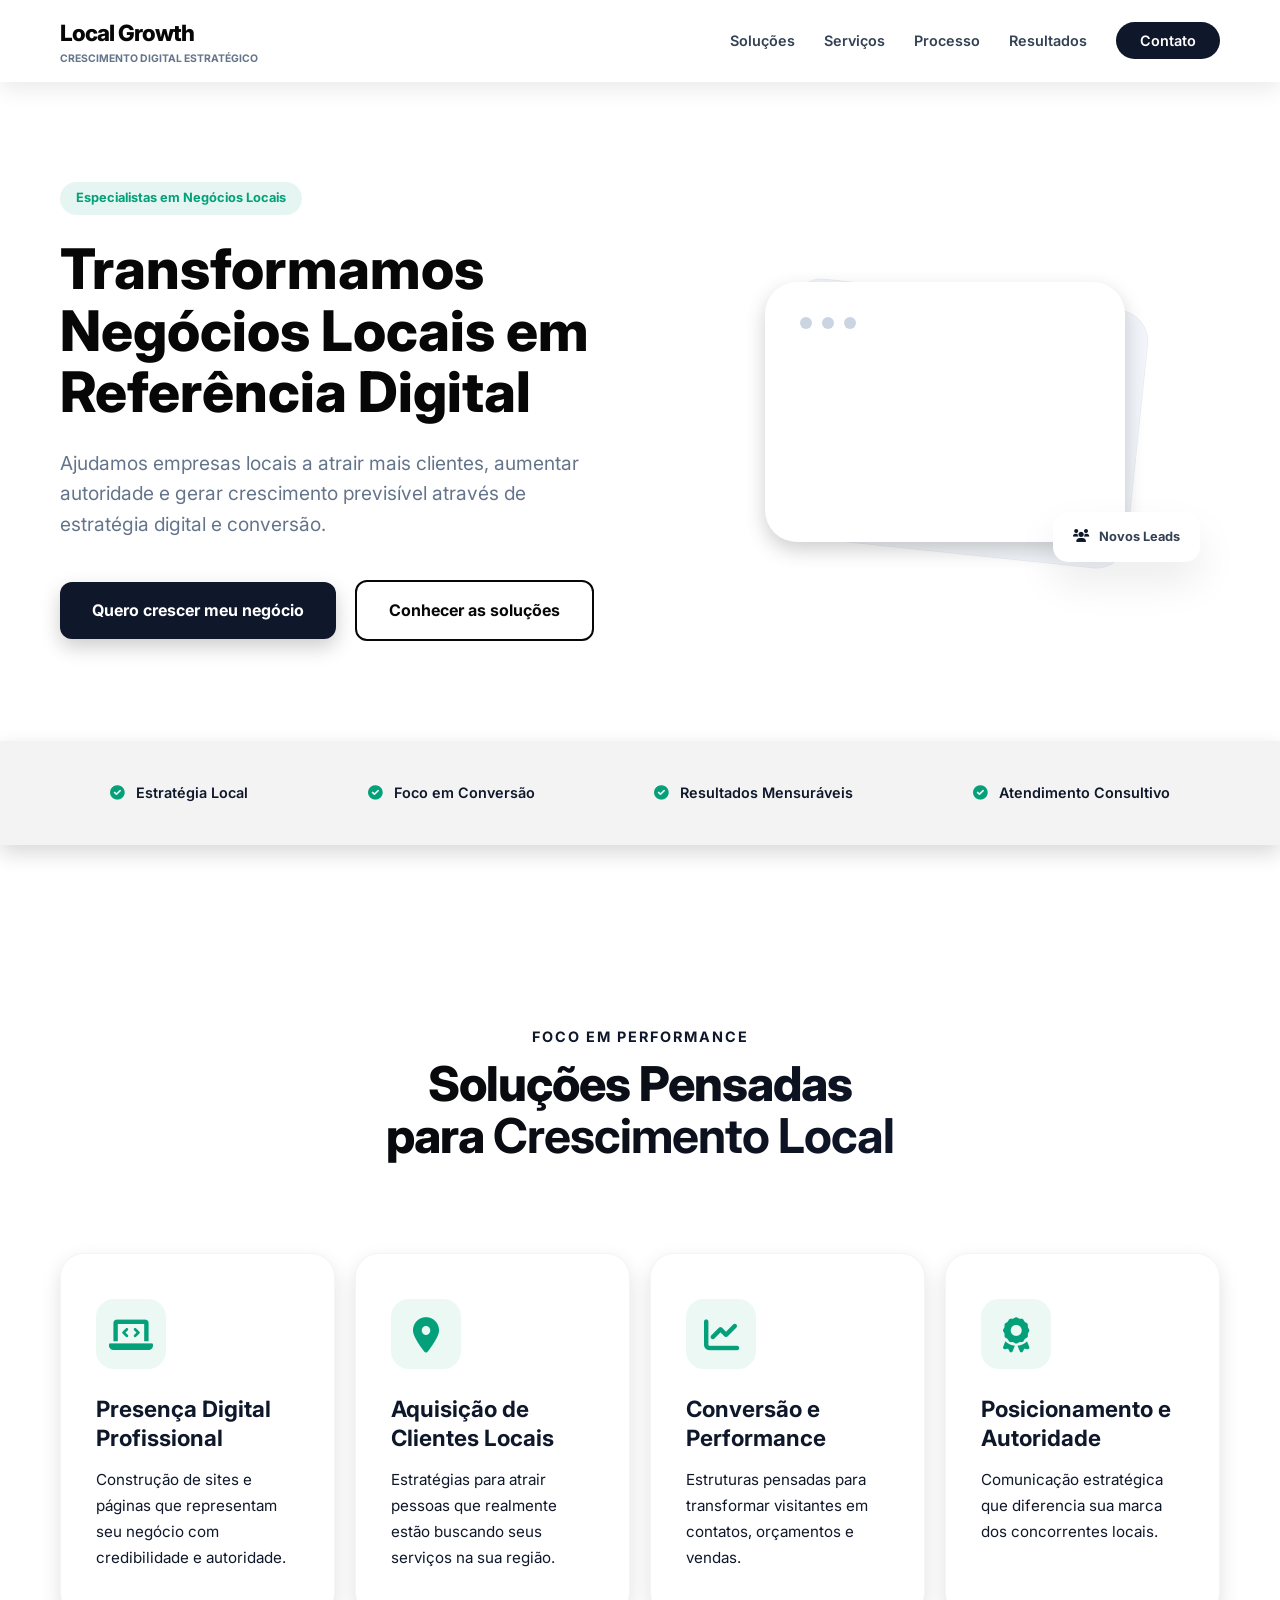
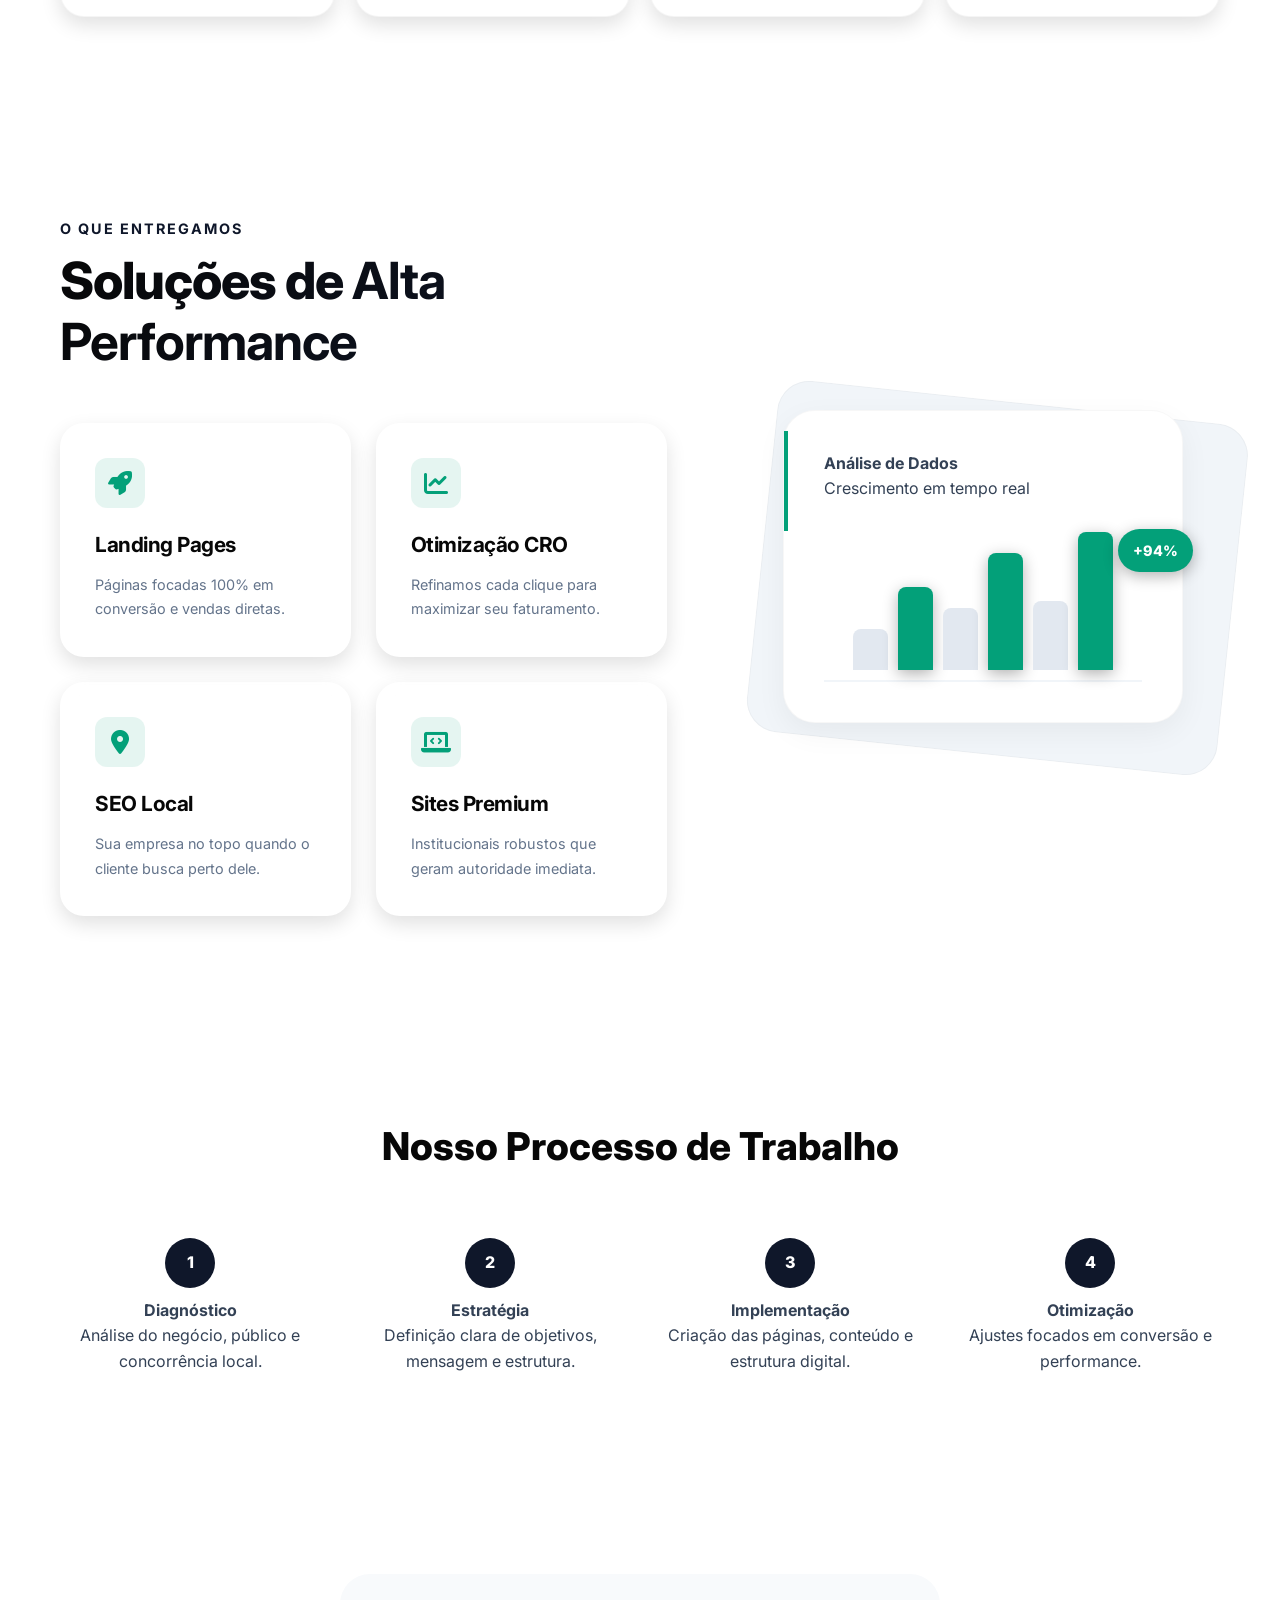
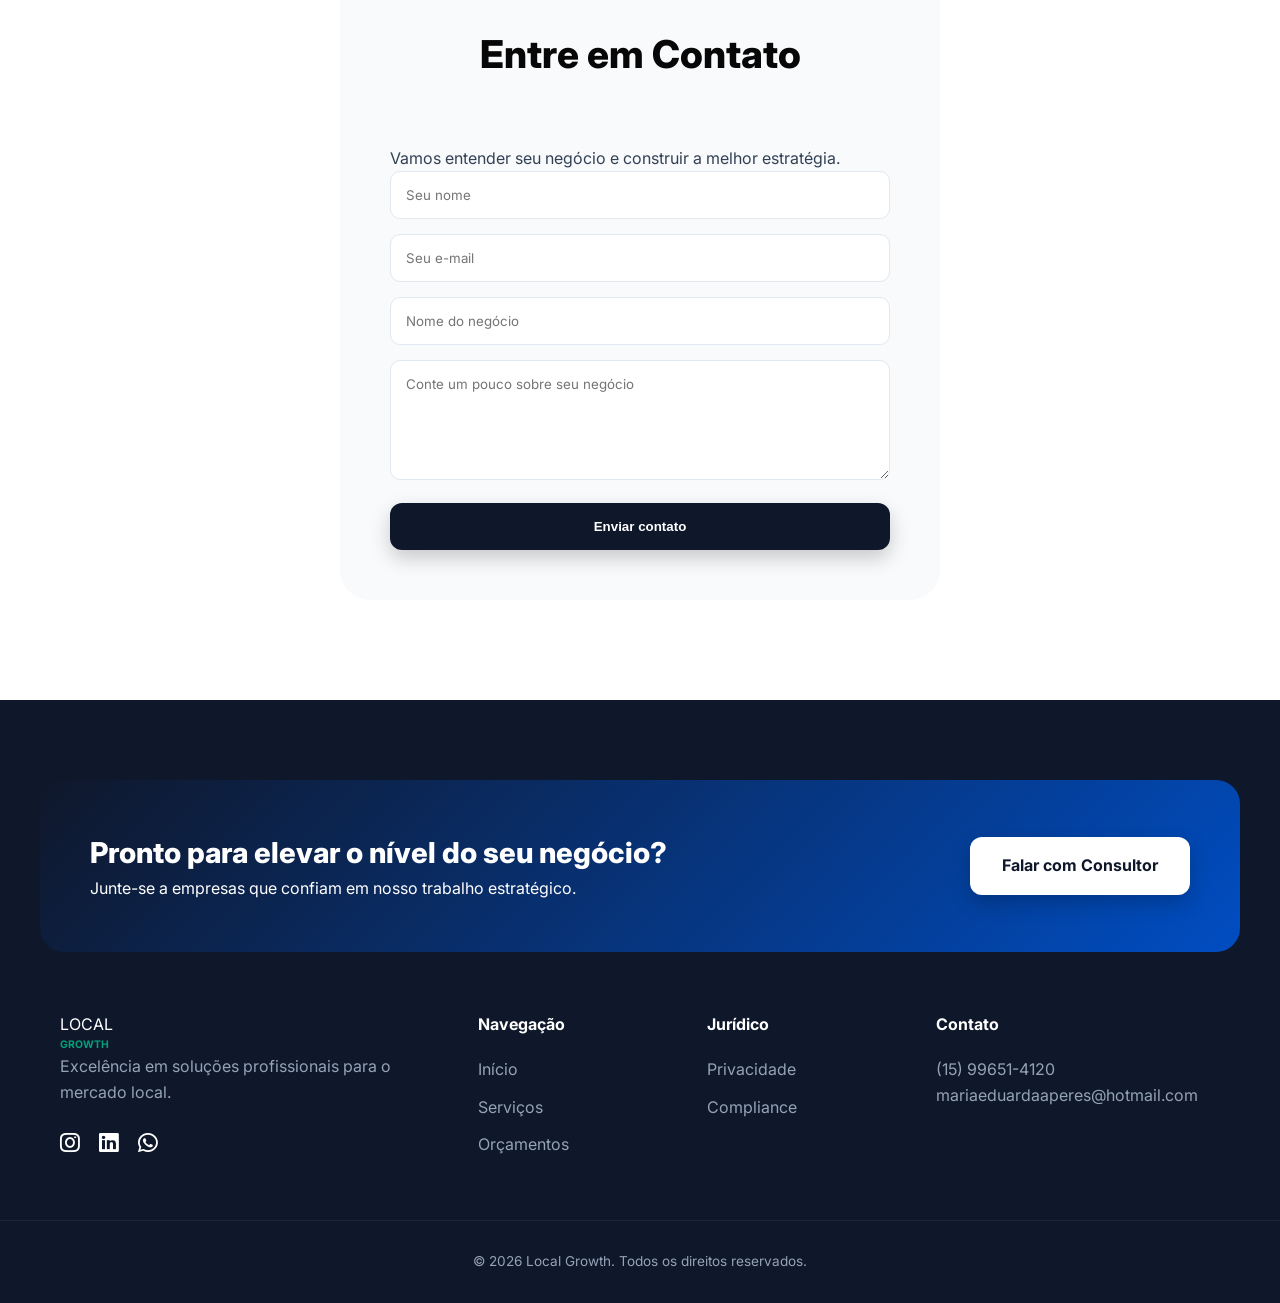
==== commit 4fe9dc73: "Update" ====
--- a/index.html
+++ b/index.html
@@ -50,19 +50,40 @@
             </div>
 
             <div class="hero-visual">
-                <div class="graphic-shape"></div>
+                <div class="floating-card-bg"></div>
                 <div class="floating-card">
                     <div class="card-header">
-                        <div class="dot blue"></div>
-                        <div class="dot"></div>
-                        <div class="dot"></div>
-                    </div>
-                    <span class="card-label">Crescimento Local</span>
-                    <span class="card-stats">+120%</span>
-                    <div class="progress-bar">
-                        <div class="progress-fill"></div>
-                    </div>
-                    <p style="font-size: 0.7rem; margin-top: 10px; color: #94a3b8;">Performance Mensal Otimizada</p>
+                        <div class="dot" id="dot-1"></div>
+                        <div class="dot" id="dot-2"></div>
+                        <div class="dot" id="dot-3"></div>
+                    </div>
+
+                    <div class="card-content slide-1">
+                        <span class="card-label">Crescimento Local</span>
+                        <span class="card-stats">+120%</span>
+                        <div class="progress-bar">
+                            <div class="progress-fill" style="width: 80%;"></div>
+                        </div>
+                        <p>Performance Mensal Otimizada</p>
+                    </div>
+
+                    <div class="card-content slide-2">
+                        <span class="card-label">Análise de Dados</span>
+                        <span class="card-stats">+94%</span>
+                        <div class="progress-bar">
+                            <div class="progress-fill" style="width: 94%; background: var(--accent);"></div>
+                        </div>
+                        <p>Conversão em Tempo Real</p>
+                    </div>
+
+                    <div class="card-content slide-3">
+                        <span class="card-label">Novos Leads</span>
+                        <span class="card-stats">+450</span>
+                        <div class="progress-bar">
+                            <div class="progress-fill" style="width: 65%;"></div>
+                        </div>
+                        <p>Expansão de Base Semanal</p>
+                    </div>
                 </div>
                 <div class="mini-card">
                     <i class="fas fa-users" style="color: var(--primary);"></i>
@@ -83,12 +104,12 @@
 
     <section id="solutions" class="solutions">
         <div class="container">
-            <h3>Soluções Pensadas para Crescimento Local</h3>
-            <p class="section-description"
-                style="text-align: center; max-width: 700px; margin: -30px auto 50px; color: var(--text-light);">
-                Não criamos apenas presença online. Construímos sistemas digitais
-                que trabalham para o seu negócio todos os dias.
-            </p>
+            <div class="solutions-header">
+                <span class="section-subtitle">Foco em Performance</span>
+                <h2 class="section-title">
+                    Soluções Pensadas <br> para <strong>Crescimento Local</strong>
+                </h2>
+            </div>
 
             <div class="solutions-grid">
                 <div class="solution-card">
@@ -119,84 +140,57 @@
     </section>
 
     <section id="services" class="services">
-        <div class="container services-panel">
-
-            <div class="panel-background">
-                <span>Digital Performance</span>
-            </div>
-
-            <div class="panel-content">
-                <h2>Excelência em Crescimento Digital</h2>
-
-                <p class="lead">
-                    Crescimento digital não é sobre presença.
-                    É sobre sistemas bem projetados.
-                    Nossa abordagem une a precisão técnica das
-                    <strong>Landing Pages de Alta Conversão</strong> com a solidez de
-                    <strong>Sites Institucionais Profissionais</strong>, criando uma
-                    jornada digital completa e orientada a resultado.
-                    Desenvolvemos uma <strong>estratégia digital local</strong>
-                    integrada, posicionando sua marca onde o público realmente
-                    toma decisões, com foco absoluto em conversão e autoridade.
-                    Através de um processo contínuo de
-                    <strong>Otimização para Conversão (CRO)</strong>, refinamos cada
-                    detalhe da interface para transformar tráfego em faturamento
-                    real e crescimento sustentável.
-                </p>
-            </div>
-
-        </div>
-    </section>
-
-
-    <section id="cases" class="stats">
-        <div class="container">
-            <div class="stats-header">
-                <span class="badge" style="background: rgba(255,255,255,0.1); color: var(--accent);">Data-Driven</span>
-                <h3>Resultados que Impulsionam Negócios</h3>
-                <p>Nossos projetos são pautados em dados reais e crescimento mensurável.</p>
-            </div>
-
-            <div class="stats-grid">
-                <div class="stat-card">
-                    <div class="stat-icon"><i class="fas fa-chart-line"></i></div>
-                    <div class="stat-value">+120%</div>
-                    <div class="stat-title">Conversões Médias</div>
-                    <p>Aumento no volume de leads qualificados gerados via canais digitais.</p>
-                    <div class="stat-bar">
-                        <div class="stat-progress" style="width: 85%;"></div>
-                    </div>
-                </div>
-
-                <div class="stat-card">
-                    <div class="stat-icon"><i class="fas fa-eye"></i></div>
-                    <div class="stat-value">3x</div>
-                    <div class="stat-title">Alcance Local</div>
-                    <p>Expansão da visibilidade da marca para o público específico da região.</p>
-                    <div class="stat-bar">
-                        <div class="stat-progress" style="width: 95%;"></div>
-                    </div>
-                </div>
-
-                <div class="stat-card">
-                    <div class="stat-icon"><i class="fas fa-user-check"></i></div>
-                    <div class="stat-value">+90%</div>
-                    <div class="stat-title">Retenção de Clientes</div>
-                    <p>Melhoria no engajamento e fidelização através de presença digital sólida.</p>
-                    <div class="stat-bar">
-                        <div class="stat-progress" style="width: 75%;"></div>
-                    </div>
-                </div>
-
-                <div class="stat-card highlight">
-                    <div class="stat-icon"><i class="fas fa-rocket"></i></div>
-                    <div class="stat-value">ROI</div>
-                    <div class="stat-title">Foco em Retorno</div>
-                    <p>Cada centavo investido é otimizado para gerar lucro real ao negócio.</p>
-                    <div class="stat-bar">
-                        <div class="stat-progress" style="width: 100%;"></div>
-                    </div>
-                </div>
+        <div class="container">
+            <div class="services-wrapper">
+
+                <div class="services-info">
+                    <span class="section-subtitle">O que entregamos</span>
+                    <h2 class="section-title">Soluções de <strong>Alta Performance</strong></h2>
+
+                    <div class="services-grid">
+                        <div class="service-box">
+                            <i class="fas fa-rocket"></i>
+                            <h3>Landing Pages</h3>
+                            <p>Páginas focadas 100% em conversão e vendas diretas.</p>
+                        </div>
+                        <div class="service-box">
+                            <i class="fas fa-chart-line"></i>
+                            <h3>Otimização CRO</h3>
+                            <p>Refinamos cada clique para maximizar seu faturamento.</p>
+                        </div>
+                        <div class="service-box">
+                            <i class="fas fa-map-marker-alt"></i>
+                            <h3>SEO Local</h3>
+                            <p>Sua empresa no topo quando o cliente busca perto dele.</p>
+                        </div>
+                        <div class="service-box">
+                            <i class="fas fa-laptop-code"></i>
+                            <h3>Sites Premium</h3>
+                            <p>Institucionais robustos que geram autoridade imediata.</p>
+                        </div>
+                    </div>
+                </div>
+
+                <div class="services-visual">
+                    <div class="visual-wrapper-bg"></div>
+                    <div class="visual-wrapper">
+                        <div class="percentage-badge">+94%</div>
+
+                        <div class="performance-card">
+                            <h4>Análise de Dados</h4>
+                            <p>Crescimento em tempo real</p>
+                            <div class="chart-bars">
+                                <div class="bar" data-height="30%"></div>
+                                <div class="bar highlight" data-height="60%"></div>
+                                <div class="bar" data-height="45%"></div>
+                                <div class="bar highlight" data-height="85%"></div>
+                                <div class="bar" data-height="50%"></div>
+                                <div class="bar highlight" data-height="100%"></div>
+                            </div>
+                        </div>
+                    </div>
+                </div>
+
             </div>
         </div>
     </section>
@@ -297,6 +291,7 @@
         </div>
     </footer>
 
+    <script src="script.js"></script>
 </body>
 
 </html>
--- a/style.css
+++ b/style.css
@@ -1,6 +1,3 @@
-/* =========================================
-   VARIÁVEIS E RESET
-   ========================================= */
 :root {
     --primary: #0f172a;
     --primary-dark: #004dc2;
@@ -30,6 +27,9 @@
     color: var(--text-main);
     background-color: var(--white);
     overflow-x: hidden;
+    position: relative;
+    margin: 0;
+    padding: 0;
 }
 
 .container {
@@ -38,9 +38,6 @@
     padding: 0 20px;
 }
 
-/* =========================================
-   HEADER
-   ========================================= */
 .site-header {
     background: rgba(255, 255, 255, 0.9);
     backdrop-filter: blur(12px);
@@ -67,7 +64,7 @@
 .logo span {
     font-size: 0.65rem;
     display: block;
-    color: var(--primary);
+    color: var(--text-light);
     text-transform: uppercase;
     font-weight: 700;
 }
@@ -92,12 +89,8 @@
     border-radius: 50px;
 }
 
-/* =========================================
-   HERO SECTION (SPLIT LAYOUT)
-   ========================================= */
 .hero {
     padding: 100px 0;
-    background: var(--bg-light);
     position: relative;
 }
 
@@ -171,7 +164,6 @@
     border-color: var(--primary);
 }
 
-/* ELEMENTO GRÁFICO HERO */
 .hero-visual {
     flex: 1;
     position: relative;
@@ -180,71 +172,181 @@
     align-items: center;
 }
 
-.graphic-shape {
-    width: 450px;
-    height: 450px;
-    background: var(--bg-light);
-    border-radius: 30% 70% 70% 30% / 30% 30% 70% 70%;
-    filter: blur(60px);
-    opacity: 0.12;
+.floating-card-bg {
     position: absolute;
-
+    width: 360px;
+    height: 260px;
+    background: #f1f5f9;
+    border-radius: 32px;
+    z-index: 1;
+    transform: rotate(6deg) translateX(15px) translateY(10px);
+    border: 1px solid rgba(0, 0, 0, 0.03);
+    pointer-events: none;
+}
+
+.card-header {
+    display: flex;
+    gap: 10px;
+    margin-bottom: 30px;
+    position: relative;
+    z-index: 20;
 }
 
 .floating-card {
+    position: relative;
+    z-index: 2;
+    width: 360px;
+    height: 260px;
     background: white;
-    padding: 30px;
-    border-radius: 24px;
-    box-shadow: 0 8px 20px rgba(0, 0, 0, 0.1);
-    position: relative;
-    z-index: 2;
-    width: 280px;
-
-}
-
-.card-header {
-    display: flex;
-    gap: 8px;
-    margin-bottom: 20px;
-}
-
+    padding: 35px;
+    border-radius: 32px;
+    box-shadow: 0 8px 20px rgba(0, 0, 0, 0.192);
+    overflow: hidden;
+    display: flex;
+    flex-direction: column;
+}
+
+/* --- CONTEÚDOS DO CARD --- */
+.card-content {
+    position: absolute;
+    left: 35px;
+    right: 35px;
+    top: 80px;
+    /* Ajustado para o novo padding */
+    opacity: 0;
+    pointer-events: none;
+    transform: translateY(20px);
+    transition: opacity 0.8s cubic-bezier(0.4, 0, 0.2, 1),
+        transform 0.8s cubic-bezier(0.4, 0, 0.2, 1);
+    animation: slideAutoCycle 12s infinite;
+}
+
+@keyframes slideAutoCycle {
+    0% {
+        opacity: 0;
+        transform: translateY(25px);
+    }
+
+    5%,
+    28% {
+        opacity: 1;
+        transform: translateY(0);
+        pointer-events: auto;
+    }
+
+    33.33%,
+    100% {
+        opacity: 0;
+        transform: translateY(-25px);
+        pointer-events: none;
+    }
+}
+
+/* Delays (Mantidos) */
+.slide-1 {
+    animation-delay: 0s;
+}
+
+.slide-2 {
+    animation-delay: 4s;
+}
+
+.slide-3 {
+    animation-delay: 8s;
+}
+
+/* --- BOLINHAS (DOTS) --- */
 .dot {
-    width: 8px;
-    height: 8px;
+    width: 12px;
+    /* Aumentei um pouco mais para visibilidade */
+    height: 12px;
     border-radius: 50%;
-    background: #e2e8f0;
-}
-
-.dot.blue {
-    background: var(--primary);
-}
-
+    background: #cbd5e1;
+    /* Cinza médio (mais visível que o anterior) */
+    cursor: pointer;
+    transition: all 0.4s cubic-bezier(0.4, 0, 0.2, 1);
+
+    /* Reativando a animação automática */
+    animation: dotAutoCycle 12s infinite;
+}
+
+#dot-1 {
+    animation-delay: 0s;
+}
+
+#dot-2 {
+    animation-delay: 4s;
+}
+
+#dot-3 {
+    animation-delay: 8s;
+}
+
+@keyframes dotAutoCycle {
+
+    /* Durante os 4 segundos de cada slide, a bolinha brilha */
+    0%,
+    28% {
+        background: var(--primary);
+        /* Cor de destaque (ex: azul) */
+        transform: scale(1.3);
+        opacity: 1;
+    }
+
+    /* Fora do tempo dela, ela volta ao cinza sutil */
+    33.33%,
+    100% {
+        background: #cbd5e1;
+        transform: scale(1);
+        opacity: 0.6;
+        /* Leve transparência para as inativas */
+    }
+}
+
+/* Estilização dos elementos internos */
 .card-stats {
+    display: block;
+    font-size: 2.4rem;
+    /* Aumentado de 1.8rem - maior destaque */
     font-weight: 800;
-    font-size: 2.2rem;
     color: var(--secondary);
-    display: block;
+    margin: 8px 0;
+    line-height: 1;
 }
 
 .card-label {
     font-size: 0.9rem;
+    /* Aumentado */
+    font-weight: 700;
     color: var(--text-light);
-    font-weight: 600;
-}
-
+    text-transform: uppercase;
+    letter-spacing: 1px;
+}
+
+.floating-card p {
+    font-size: 0.9rem;
+    /* Aumentado */
+    margin-top: 15px;
+    color: var(--text-light);
+    line-height: 1.5;
+}
+
+/* Barra de Progresso Maior */
 .progress-bar {
-    height: 8px;
+    height: 12px;
+    /* Aumentada de 8px */
     background: #f1f5f9;
-    border-radius: 10px;
-    margin-top: 15px;
+    border-radius: 20px;
+    margin-top: 12px;
     overflow: hidden;
 }
 
 .progress-fill {
-    width: 70%;
     height: 100%;
     background: var(--primary);
     border-radius: 10px;
+    /* Adiciona uma pequena transição interna na barra */
+    transition: width 1s ease-in-out;
 }
 
 .mini-card {
@@ -263,13 +365,10 @@
     font-size: 0.8rem;
 }
 
-/* =========================================
-   TRUST BAR
-   ========================================= */
 .trust {
     padding: 40px 0;
     background: #0000000c;
-    box-shadow: 0 8px 20px rgba(0, 0, 0, 0.08);
+    box-shadow: 0 8px 20px rgba(0, 0, 0, 0.158);
 }
 
 .trust-grid {
@@ -290,63 +389,6 @@
     margin-right: 8px;
 }
 
-/* =========================================
-   RESULTADOS (VERSÃO COMPACTA)
-   ========================================= */
-.stats {
-    background: var(--white);
-    padding: 60px 0;
-    border-top: 1px solid #f1f5f9;
-    border-bottom: 1px solid #f1f5f9;
-}
-
-.stats h3 {
-    color: var(--text-light);
-    font-size: 1rem;
-    /* Título muito menor */
-    text-transform: uppercase;
-    letter-spacing: 2px;
-    margin-bottom: 40px;
-    font-weight: 700;
-}
-
-.stats-grid {
-    display: grid;
-    grid-template-columns: repeat(auto-fit, minmax(150px, 1fr));
-    gap: 20px;
-    text-align: center;
-}
-
-.stat-item {
-    border-right: 1px solid #f1f5f9;
-    /* Divisórias sutis */
-    padding: 10px;
-}
-
-.stat-item:last-child {
-    border-right: none;
-}
-
-.stat-item strong {
-    font-size: 2.2rem;
-    /* Reduzido de 3.5rem */
-    color: var(--primary);
-    /* Azul em vez de ciano no fundo claro */
-    display: block;
-    margin-bottom: 5px;
-    font-weight: 800;
-}
-
-.stat-item span {
-    font-size: 0.85rem;
-    color: var(--text-main);
-    font-weight: 600;
-    text-transform: none;
-}
-
-/* =========================================
-   GRIDS (SOLUÇÕES E SERVIÇOS)
-   ========================================= */
 section {
     padding: 100px 0;
 }
@@ -359,119 +401,384 @@
     font-weight: 800;
 }
 
+/* --- SEÇÃO DE SOLUÇÕES (SOLUTIONS) --- */
+.solutions {
+    padding: 100px 0;
+    margin-top: 80px;
+}
+
+.solutions-header {
+    display: flex;
+    flex-direction: column;
+    align-items: center;
+    /* Centraliza o bloco na horizontal */
+    text-align: center;
+    /* Centraliza as linhas de texto (especialmente com o <br>) */
+    margin-bottom: 40px;
+    width: 100%;
+}
+
+.solutions .section-subtitle {
+    display: block;
+    color: var(--primary);
+    font-weight: 700;
+    letter-spacing: 2px;
+    text-transform: uppercase;
+    font-size: 0.9rem;
+    margin-bottom: 10px;
+}
+
+.solutions .section-title {
+    font-size: 3rem;
+    line-height: 1.1;
+    color: var(--secondary);
+    font-weight: 800;
+    max-width: 800px;
+}
+
+/* Grid de Cards */
 .solutions-grid {
     display: grid;
-    grid-template-columns: repeat(auto-fit, minmax(250px, 1fr));
-    gap: 30px;
-}
-
+    grid-template-columns: repeat(4, 1fr);
+    gap: 20px;
+    width: 100%;
+}
+
+/* Estilização do Card de Solução */
 .solution-card {
-    background: white;
-    padding: 40px;
-    border-radius: 20px;
+    background: var(--white);
+    padding: 45px 35px;
+    border-radius: 24px;
+    border: 1px solid rgba(0, 0, 0, 0.04);
     transition: var(--transition);
-    box-shadow: 0 8px 20px rgba(0, 0, 0, 0.08);
-    border: 2px solid #0707070e;
-}
-
+    display: flex;
+    flex-direction: column;
+    align-items: flex-start;
+    /* Mantém conteúdo do card à esquerda */
+    text-align: left;
+    position: relative;
+    overflow: hidden;
+    box-shadow: 0 8px 20px rgba(0, 0, 0, 0.123);
+}
+
+/* Efeito de Destaque no Hover */
 .solution-card:hover {
-    transform: translateY(-10px);
+    transform: translateY(-12px);
+    border-color: var(--accent);
     box-shadow: var(--shadow);
-    border-color: var(--text-main);
-}
-
+}
+
+/* Ícone da Solução */
 .card-icon {
-    font-size: 2rem;
-    color: var(--);
-    margin-bottom: 20px;
-    display: block;
-}
-
+    font-size: 2.2rem;
+    color: var(--accent);
+    background: rgba(3, 160, 121, 0.08);
+    width: 70px;
+    height: 70px;
+    display: flex;
+    align-items: center;
+    justify-content: center;
+    border-radius: 18px;
+    margin-bottom: 25px;
+    transition: var(--transition);
+}
+
+.solution-card:hover .card-icon {
+    background: var(--accent);
+    color: var(--white);
+    transform: rotate(-5deg) scale(1.1);
+}
+
+/* Título da Solução */
 .solution-card h4 {
+    font-size: 1.4rem;
+    color: var(--primary);
     margin-bottom: 15px;
-    font-size: 1.2rem;
-    color: var(--secondary);
+    font-weight: 700;
+    line-height: 1.3;
+}
+
+/* Descrição da Solução */
+.solution-card p {
+    font-size: 0.95rem;
+    color: var(--primary);
+    line-height: 1.7;
+    margin: 0;
+}
+
+/* Pequeno detalhe decorativo no card (opcional) */
+.solution-card::after {
+    content: "";
+    position: absolute;
+    bottom: 0;
+    left: 0;
+    width: 100%;
+    height: 4px;
+    background: var(--accent);
+    transform: scaleX(0);
+    transform-origin: right;
+    transition: transform 0.4s ease;
+}
+
+.solution-card:hover::after {
+    transform: scaleX(1);
+    transform-origin: left;
+}
+
+/* Responsividade */
+@media (max-width: 768px) {
+    .solutions {
+        padding: 70px 0;
+    }
+
+    .solutions h3 {
+        font-size: 2rem;
+    }
+
+    .solution-card {
+        padding: 35px 25px;
+    }
 }
 
 .services {
     padding: 100px 0;
-    background: #ffffff;
-    position: relative;
-}
-
-
-/* Fundo tipográfico técnico */
-.panel-background {
-    position: relative;
-    text-align: center;
+    overflow: hidden;
+    background: transparent;
+    /* Garante que os shapes de fundo apareçam */
+}
+
+.services-wrapper {
+    display: flex;
+    align-items: center;
+    gap: 80px;
+}
+
+.services-info {
+    flex: 1.4;
+}
+
+.section-subtitle {
+    color: var(--primary);
+    text-transform: uppercase;
+    font-weight: 700;
+    letter-spacing: 2px;
+    font-size: 0.9rem;
+    display: block;
+    margin-bottom: 10px;
+}
+
+.section-title {
+    font-size: 3.2rem;
+    font-weight: 800;
+    letter-spacing: -1px;
+    background: linear-gradient(135deg, var(--secondary) 0%, var(--primary) 100%);
+    -webkit-background-clip: text;
+    -webkit-text-fill-color: transparent;
+    margin-bottom: 50px;
+    line-height: 1.2;
+}
+
+/* Grade de Serviços */
+.services-grid {
+    display: grid;
+    grid-template-columns: repeat(2, 1fr);
+    gap: 25px;
+}
+
+.service-box {
+    backdrop-filter: blur(10px);
+    padding: 35px;
+    border-radius: 24px;
+    transition: var(--transition);
+    display: flex;
+    flex-direction: column;
+    align-items: flex-start;
+    text-align: left;
+    position: relative;
+    overflow: hidden;
+    box-shadow: 0 8px 20px rgba(0, 0, 0, 0.123);
+}
+
+.service-box:hover {
+    transform: translateY(-8px) scale(1.02);
+    background: var(--white);
+    border-color: var(--accent);
+    box-shadow: 0 20px 40px rgba(15, 23, 42, 0.08);
+}
+
+.service-box i {
+    font-size: 1.5rem;
+    color: var(--accent);
+    background: rgba(3, 160, 121, 0.1);
+    width: 50px;
+    height: 50px;
+    display: flex;
+    align-items: center;
     justify-content: center;
-    top: -50px;
-    font-size: 7rem;
+    border-radius: 12px;
+    margin-bottom: 20px;
+    transition: var(--transition);
+}
+
+.service-box:hover i {
+    background: var(--accent);
+    color: white;
+    transform: rotate(-10deg);
+}
+
+.service-box h3 {
+    font-size: 1.3rem;
+    font-weight: 700;
+    margin-bottom: 12px;
+    color: var(--secondary);
+    letter-spacing: -0.5px;
+}
+
+.service-box p {
+    font-size: 0.9rem;
+    color: var(--text-light);
+    line-height: 1.7;
+    margin: 0;
+}
+
+/* Visual Lateral */
+.services-visual {
+    flex: 1;
+    position: relative;
+    display: flex;
+    align-items: center;
+    justify-content: center;
+    padding: 20px; /* Margem de segurança para a rotação não cortar */
+}
+
+.visual-wrapper {
+    position: relative;
+    width: 100%;
+    max-width: 400px; /* Define um limite para não estourar a lateral */
+    margin: 0 auto;
+}
+
+.visual-wrapper-bg {
+    position: absolute;
+    top: 0;
+    left: 0;
+    width: 100%;
+    height: 100%;
+    background: #f1f5f9;
+    border-radius: 32px;
+    z-index: 1;
+    /* Rotação e deslocamento */
+    transform: rotate(6deg) translateX(15px) translateY(10px);
+    border: 1px solid rgba(0, 0, 0, 0.03);
+    pointer-events: none;
+}
+
+.performance-card {
+    position: relative;
+    z-index: 2;
+    background: var(--white);
+    padding: 40px;
+    border-radius: 32px;
+    box-shadow: 0 10px 30px rgba(0, 0, 0, 0.05);
+    width: 100%;
+    border: 1px solid rgba(0, 0, 0, 0.03);
+}
+
+.performance-card::before {
+    content: '';
+    position: absolute;
+    top: 20px;
+    left: 0;
+    width: 4px;
+    height: 100px;
+    background: var(--accent);
+}
+
+.progress-bar {
+    height: 12px;
+    background: #f1f5f9;
+    border-radius: 20px;
+    margin-top: 12px;
+    overflow: hidden;
+    position: relative;
+}
+
+.progress-fill {
+    height: 100%;
+    background: var(--accent);
+    /* Cor verde de destaque */
+    border-radius: 10px;
+    width: 0;
+    /* Começa em 0 para a animação */
+    animation: fillProgress 2s ease-out forwards;
+}
+
+/* Container das barras */
+.chart-bars {
+    display: flex;
+    align-items: flex-end;
+    justify-content: center;
+    gap: 10px;
+    height: 150px;
+    margin-top: 30px;
+    padding-bottom: 10px;
+    border-bottom: 2px solid #f1f5f9;
+}
+
+/* Estilo individual da barra */
+.chart-bars .bar {
+    width: 35px;
+    background: #e2e8f0;
+    border-radius: 8px 8px 0 0;
+    height: 0;
+    transition: height 1s cubic-bezier(0.175, 0.885, 0.32, 1.275);
+}
+
+/* Barra de destaque (Verde) */
+.chart-bars .bar.highlight {
+    background: var(--accent);
+    box-shadow: 0 4px 15px rgba(0, 0, 0, 0.3);
+}
+
+/* Badge de porcentagem que estava solto */
+.percentage-badge {
+    position: absolute;
+    top: 38%;
+    right: -10px;
+    background: var(--accent);
+    color: white;
+    padding: 10px 15px;
+    border-radius: 50px;
     font-weight: 800;
-    letter-spacing: -3px;
-    color: #0707070e;
-    white-space: nowrap;
-    user-select: none;
-    pointer-events: none;
-}
-
-.panel-content {
-    position: relative;
-    max-width: 720px;
-    padding-left: 40px;
-}
-
-.panel-content h2 {
-    font-size: 3.2rem;
-    line-height: 1.05;
-    margin-bottom: 28px;
-    color: var(--secondary);
-}
-
-.panel-content .lead {
-    font-size: 1.35rem;
-    font-weight: 600;
-    margin-bottom: 40px;
-}
-
-.panel-content p {
-    font-size: 1.15rem;
-    line-height: 1.9;
-    margin-bottom: 26px;
-}
-
-
-.panel-content strong {
-    color: var(--primary);
-    font-weight: 700;
-}
-
-/* Responsivo */
+    font-size: 0.9rem;
+    z-index: 20;
+    box-shadow: 0 4px 15px rgba(0, 0, 0, 0.3);
+}
+
+@keyframes fillProgress {
+    to {
+        width: 85%;
+    }
+
+    /* Ou o valor que você desejar para o gráfico */
+}
+
+/* Responsividade */
 @media (max-width: 992px) {
-    .services-panel {
-        padding: 80px 50px;
-        text-align: left;
-    }
-
-    .panel-content {
-        padding-left: 0;
-    }
-
-    .panel-content::before {
-        display: none;
-    }
-
-    .panel-background {
-        font-size: 4.5rem;
-        right: -40px;
-        top: 20px;
-    }
-}
-
-
-/* =========================================
-   PROCESS
-   ========================================= */
+    .services-wrapper {
+        flex-direction: column;
+        gap: 60px;
+    }
+
+    .services-grid {
+        grid-template-columns: 1fr;
+    }
+
+    .section-title {
+        font-size: 2.5rem;
+    }
+}
+
 .process-steps {
     display: grid;
     grid-template-columns: repeat(auto-fit, minmax(220px, 1fr));
@@ -504,9 +811,6 @@
     font-weight: 800;
 }
 
-/* =========================================
-   CONTATO
-   ========================================= */
 .contact-box {
     max-width: 600px;
     margin: 0 auto;
@@ -529,9 +833,6 @@
     height: 120px;
 }
 
-/* =========================================
-   FOOTER
-   ========================================= */
 .site-footer {
     background: #0f172a;
     color: #94a3b8;
@@ -602,9 +903,7 @@
     font-size: 0.85rem;
 }
 
-/* =========================================
-   ANIMATIONS
-   ========================================= */
+
 @keyframes float {
 
     0%,
@@ -627,9 +926,6 @@
     }
 }
 
-/* =========================================
-   RESPONSIVIDADE
-   ========================================= */
 @media (max-width: 992px) {
     .hero-content {
         flex-direction: column;
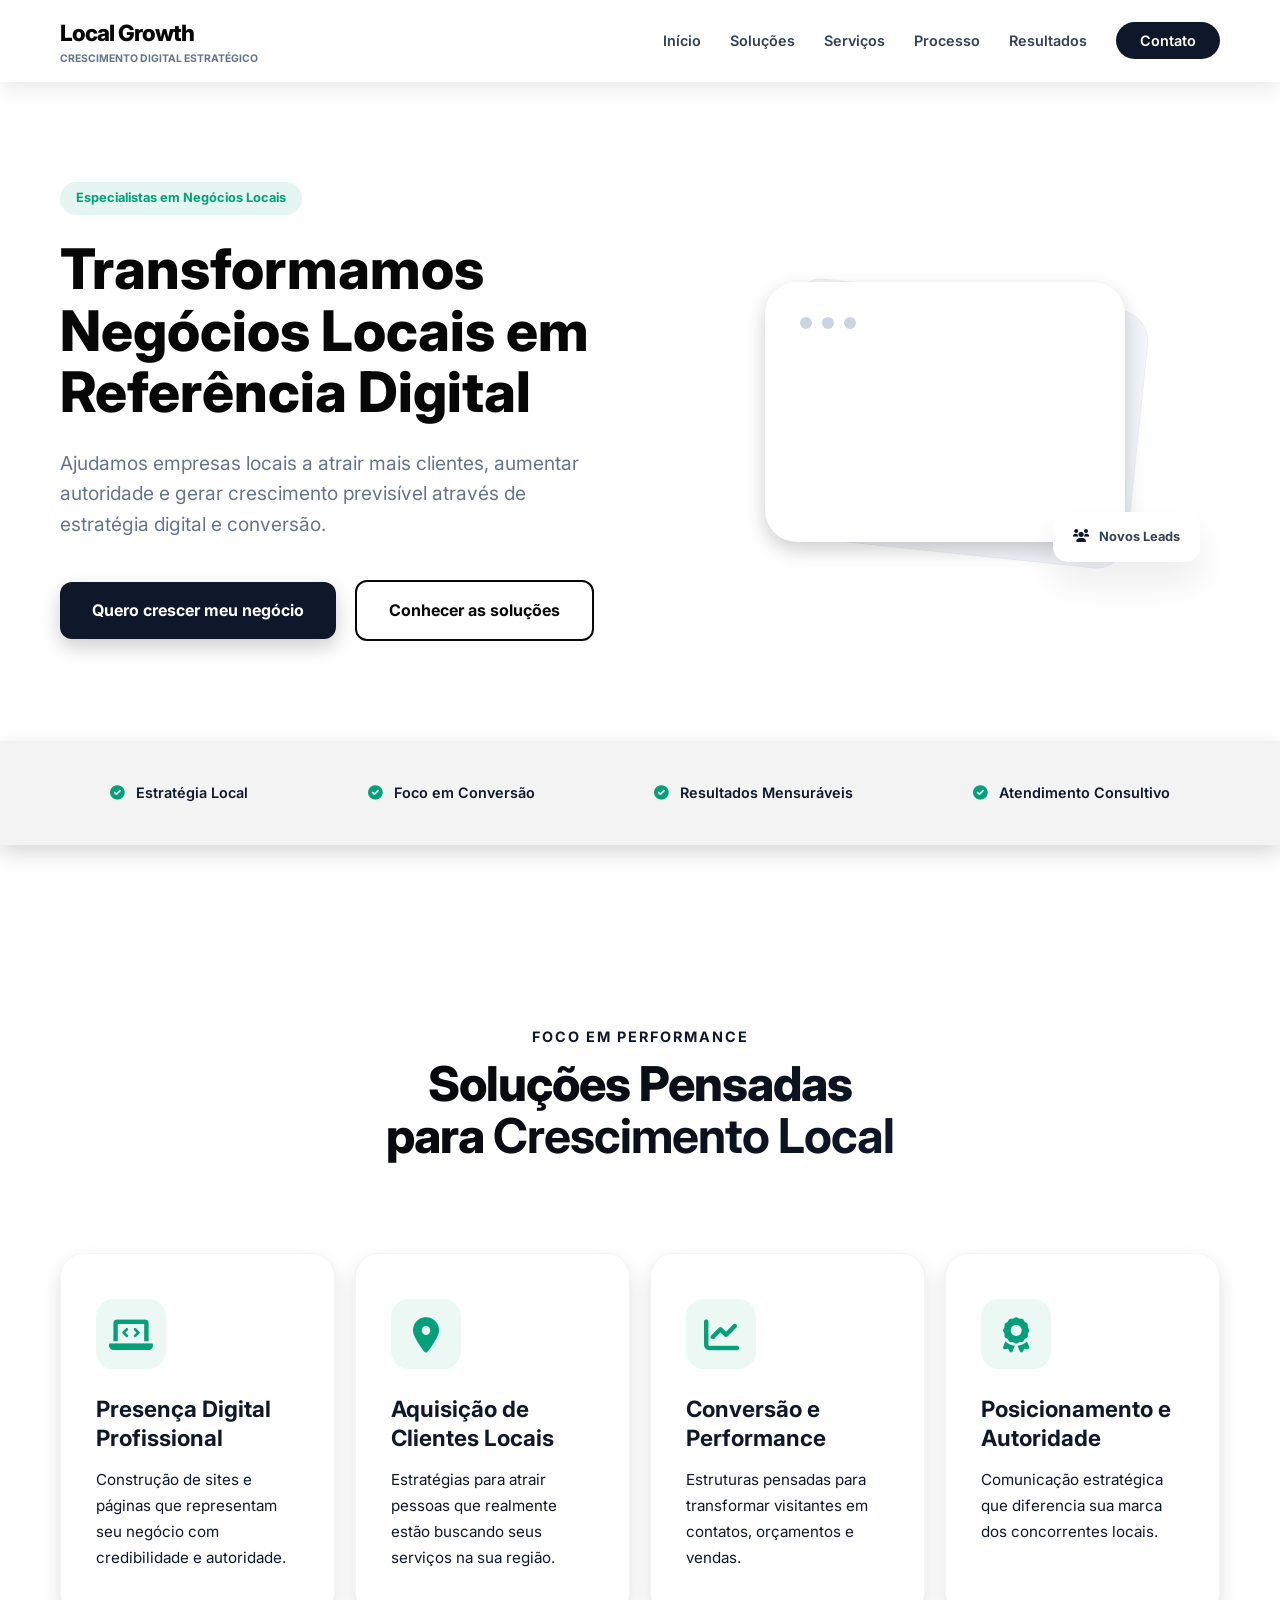
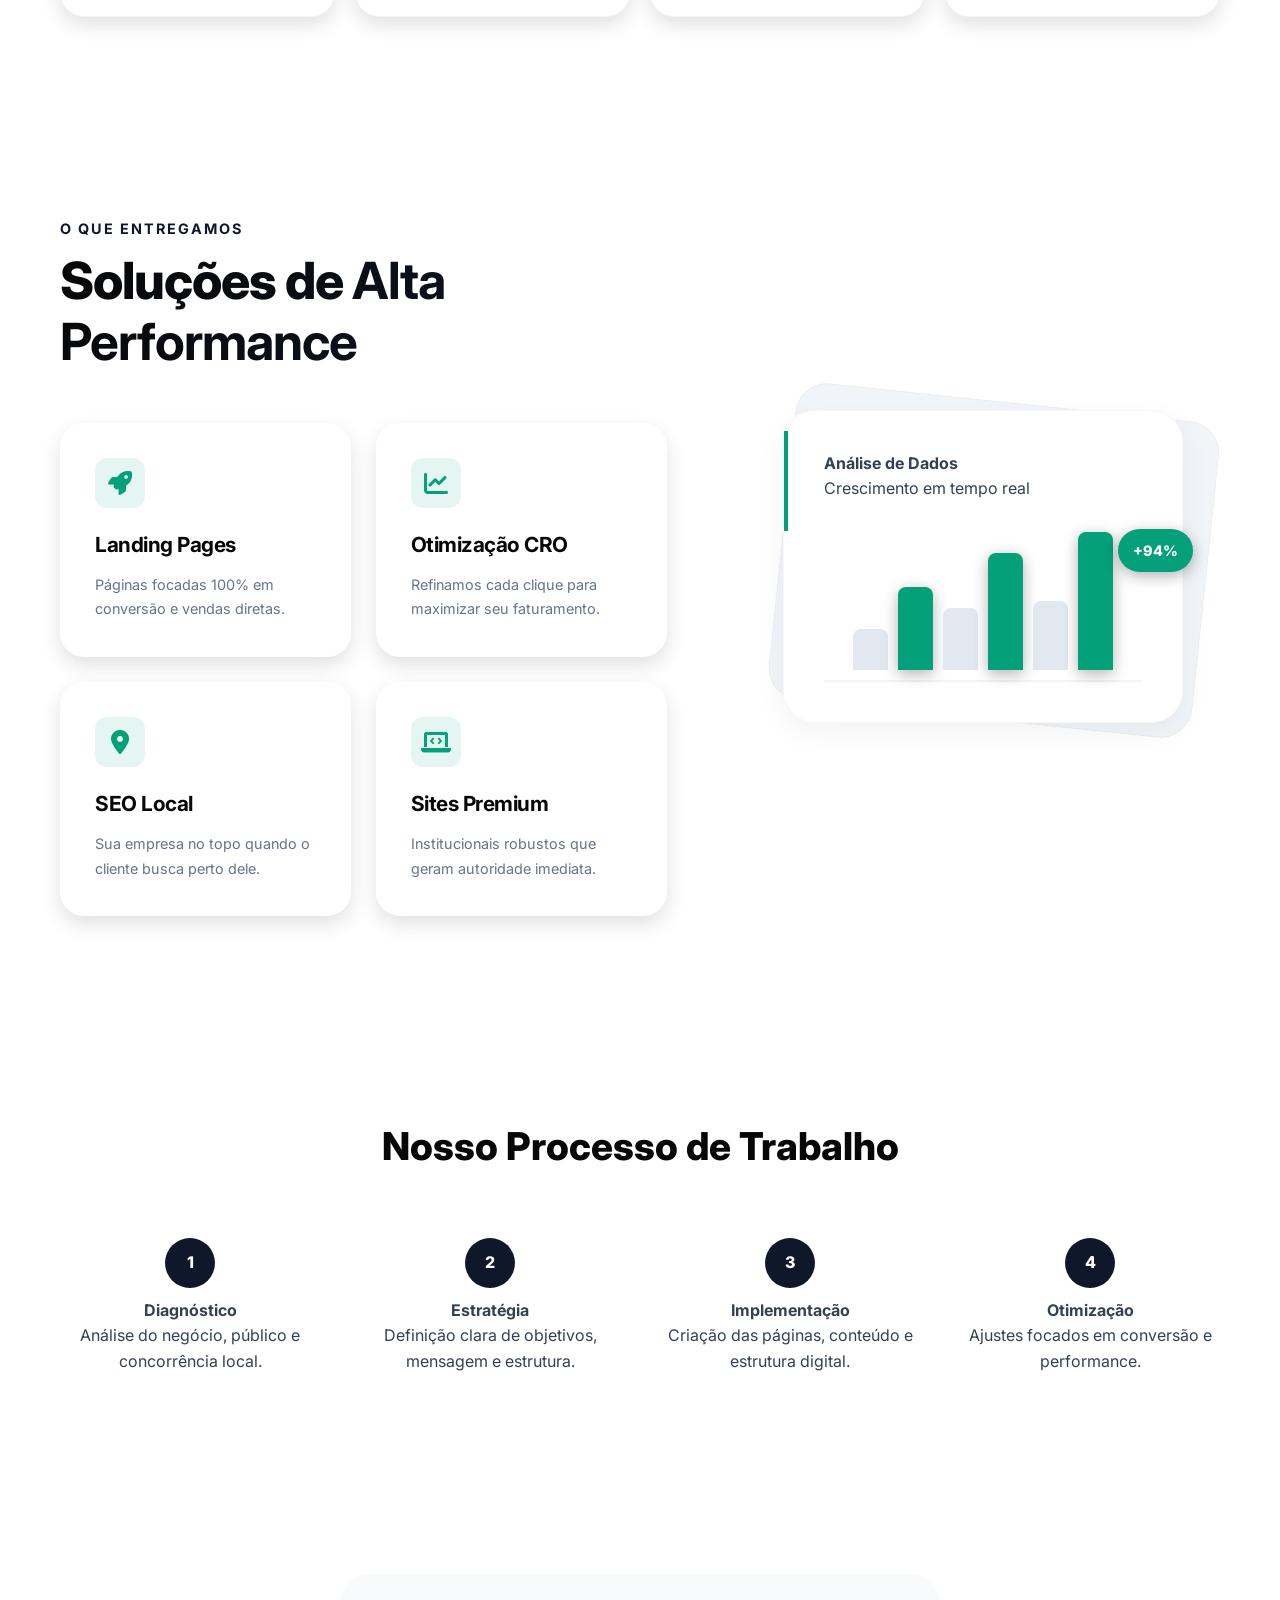
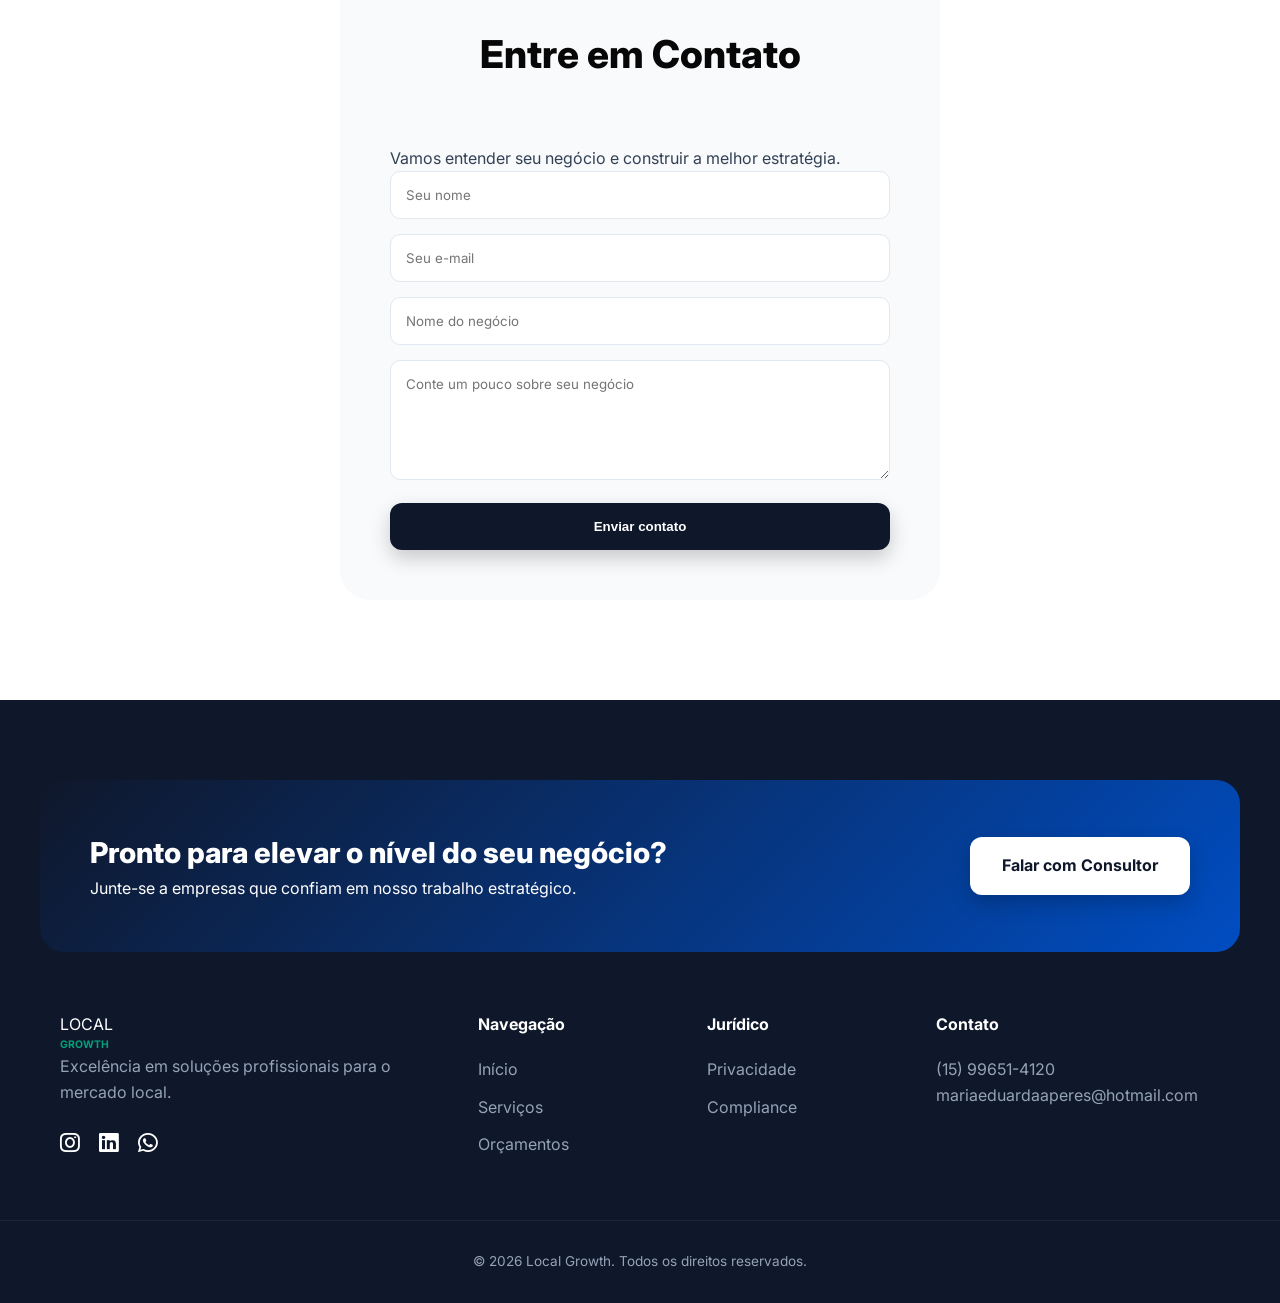
==== commit 97e88779: "Update" ====
--- a/index.html
+++ b/index.html
@@ -17,6 +17,7 @@
 
     <header class="site-header">
         <div class="container header-flex">
+            <!-- Logo -->
             <div class="logo">
                 <a href="#home" style="text-decoration: none; color: inherit;">
                     <h1>Local Growth</h1>
@@ -24,14 +25,33 @@
                 </a>
             </div>
 
+            <!-- Menu desktop -->
             <nav class="main-nav">
+                <a href="#home">Início</a>
                 <a href="#solutions">Soluções</a>
                 <a href="#services">Serviços</a>
                 <a href="#process">Processo</a>
                 <a href="#cases">Resultados</a>
                 <a href="#contact" class="nav-cta">Contato</a>
             </nav>
-        </div>
+
+            <!-- Hamburger mobile -->
+            <button class="hamburger" aria-label="Abrir menu" aria-expanded="false" aria-controls="mobile-menu">
+                <span class="bar"></span>
+                <span class="bar"></span>
+                <span class="bar"></span>
+            </button>
+        </div>
+
+        <!-- Menu mobile -->
+        <nav id="mobile-menu" class="mobile-nav">
+            <a href="#home">Início</a>
+            <a href="#solutions">Soluções</a>
+            <a href="#services">Serviços</a>
+            <a href="#process">Processo</a>
+            <a href="#cases">Resultados</a>
+            <a href="#contact" class="nav-cta">Contato</a>
+        </nav>
     </header>
 
     <section id="home" class="hero">
@@ -100,6 +120,7 @@
             <div><i class="fas fa-check-circle"></i> Resultados Mensuráveis</div>
             <div><i class="fas fa-check-circle"></i> Atendimento Consultivo</div>
         </div>
+
     </section>
 
     <section id="solutions" class="solutions">
--- a/style.css
+++ b/style.css
@@ -525,20 +525,7 @@
     transform-origin: left;
 }
 
-/* Responsividade */
-@media (max-width: 768px) {
-    .solutions {
-        padding: 70px 0;
-    }
-
-    .solutions h3 {
-        font-size: 2rem;
-    }
-
-    .solution-card {
-        padding: 35px 25px;
-    }
-}
+
 
 .services {
     padding: 100px 0;
@@ -648,26 +635,27 @@
     display: flex;
     align-items: center;
     justify-content: center;
-    padding: 20px; /* Margem de segurança para a rotação não cortar */
+    padding: 20px;
+    /* Margem de segurança para a rotação não cortar */
 }
 
 .visual-wrapper {
     position: relative;
     width: 100%;
-    max-width: 400px; /* Define um limite para não estourar a lateral */
+    max-width: 400px;
+    /* Define um limite para não estourar a lateral */
     margin: 0 auto;
 }
 
 .visual-wrapper-bg {
     position: absolute;
     top: 0;
-    left: 0;
-    width: 100%;
-    height: 100%;
+    left: 20px;
+    width: 90%;
+    height: 90%;
     background: #f1f5f9;
     border-radius: 32px;
     z-index: 1;
-    /* Rotação e deslocamento */
     transform: rotate(6deg) translateX(15px) translateY(10px);
     border: 1px solid rgba(0, 0, 0, 0.03);
     pointer-events: none;
@@ -763,22 +751,6 @@
     /* Ou o valor que você desejar para o gráfico */
 }
 
-/* Responsividade */
-@media (max-width: 992px) {
-    .services-wrapper {
-        flex-direction: column;
-        gap: 60px;
-    }
-
-    .services-grid {
-        grid-template-columns: 1fr;
-    }
-
-    .section-title {
-        font-size: 2.5rem;
-    }
-}
-
 .process-steps {
     display: grid;
     grid-template-columns: repeat(auto-fit, minmax(220px, 1fr));
@@ -903,6 +875,109 @@
     font-size: 0.85rem;
 }
 
+/* ===== HAMBURGER ===== */
+/* ===== HAMBURGER ANIMADO ===== */
+.hamburger {
+    display: none;
+    /* visível apenas no mobile */
+    flex-direction: column;
+    justify-content: space-around;
+    width: 28px;
+    height: 24px;
+    background: transparent;
+    border: none;
+    cursor: pointer;
+    padding: 0;
+    z-index: 1100;
+}
+
+/* ===== MENU MOBILE ===== */
+/* Menu mobile */
+.mobile-nav {
+    position: fixed;
+    top: 70px;
+    right: 0;
+    width: 250px;
+    max-width: 80%;
+    height: 80vh;
+    background: var(--white);
+    padding: 30px;
+    border-radius: 24px 0 0 24px;
+    box-shadow: -4px 0 20px rgba(0, 0, 0, 0.1);
+    display: flex;
+    flex-direction: column;
+    gap: 30px;
+    transform: translateX(100%);
+    opacity: 0;
+    transition: transform 0.4s cubic-bezier(0.77, 0, 0.175, 1), opacity 0.4s ease;
+    z-index: 1050;
+}
+
+/* Menu ativo */
+.mobile-nav.active {
+    transform: translateX(0);
+    opacity: 1;
+}
+
+/* Links dentro do menu mobile */
+.mobile-nav a {
+    position: relative;
+    font-size: 1rem;
+    color: var(--primary);
+    text-decoration: none;
+    font-weight: 600;
+    transition: color 0.3s ease, transform 0.3s ease;
+}
+
+.mobile-nav a::after {
+    content: "";
+    position: absolute;
+    bottom: 0;
+    left: 0;
+    width: 100%;
+    height: 1px;
+    /* espessura da linha */
+    background: linear-gradient(to right,
+            rgb(15, 23, 42),
+            /* transparente à esquerda */
+            rgba(15, 23, 42, 0.11),
+            /* cor no centro */
+            rgba(15, 23, 42, 0)
+            /* transparente à direita */
+        );
+}
+
+.mobile-nav a.nav-cta::after {
+    content: none;
+}
+
+.mobile-nav a:hover {
+    color: var(--accent);
+    transform: translateX(5px);
+}
+
+/* Hamburger animado */
+.hamburger.active .bar:nth-child(1) {
+    transform: rotate(45deg) translate(5px, 5px);
+}
+
+.hamburger.active .bar:nth-child(2) {
+    opacity: 0;
+}
+
+.hamburger.active .bar:nth-child(3) {
+    transform: rotate(-45deg) translate(5px, -5px);
+}
+
+/* Transição das barras */
+.hamburger .bar {
+    width: 28px;
+    height: 3px;
+    background-color: var(--primary);
+    border-radius: 2px;
+    transition: all 0.4s cubic-bezier(0.77, 0, 0.175, 1);
+}
+
 
 @keyframes float {
 
@@ -926,49 +1001,203 @@
     }
 }
 
+/* =====================================================
+   RESPONSIVIDADE GLOBAL – TODAS AS TELAS
+   ===================================================== */
+
+/* ===== DESKTOP GRANDE ===== */
+@media (min-width: 1400px) {
+    .container {
+        max-width: 1320px;
+    }
+
+    .hero h2 {
+        font-size: 4rem;
+    }
+
+    .section-title {
+        font-size: 3.6rem;
+    }
+
+    .solutions-grid {
+        grid-template-columns: repeat(4, 1fr);
+    }
+}
+
+/* ===== DESKTOP / NOTEBOOK ===== */
+@media (max-width: 1200px) {
+    .solutions-grid {
+        grid-template-columns: repeat(3, 1fr);
+    }
+}
+
+/* ===== TABLET LARGE (992px – 1200px) ===== */
 @media (max-width: 992px) {
+    section {
+        padding: 80px 20px;
+    }
+
     .hero-content {
         flex-direction: column;
         text-align: center;
+        gap: 50px;
     }
 
     .hero h2 {
-        font-size: 2.8rem;
+        font-size: 3rem;
     }
 
     .hero p {
         margin: 0 auto 40px;
     }
 
+    .solutions-grid {
+        grid-template-columns: repeat(2, 1fr);
+    }
+
+    .services-wrapper {
+        flex-direction: column;
+        gap: 60px;
+    }
+
+    .services-grid {
+        grid-template-columns: 1fr;
+    }
+
     .footer-grid {
         grid-template-columns: 1fr 1fr;
     }
 
     .footer-cta {
         flex-direction: column;
+        text-align: center;
         gap: 30px;
-        text-align: center;
-    }
-}
-
+    }
+}
+
+/* ===== TABLET / CELULAR (768px – 991px) ===== */
 @media (max-width: 768px) {
-    .stat-item {
-        border-right: none;
-        border-bottom: 1px solid #f1f5f9;
-        padding: 20px 0;
-    }
-
-    .stat-item:last-child {
-        border-bottom: none;
-    }
-}
-
-@media (max-width: 600px) {
+    section {
+        padding: 70px 15px;
+    }
+
+    .hero h2 {
+        font-size: 2.6rem;
+    }
+
+    .section-title {
+        font-size: 2.3rem;
+    }
+
+    .solutions-grid {
+        grid-template-columns: 1fr;
+    }
+
+    .floating-card,
+    .floating-card-bg {
+        width: 100%;
+        max-width: 320px;
+        height: auto;
+    }
+
+    .services-visual {
+        order: -1;
+    }
+
+    .footer-grid {
+        grid-template-columns: 1fr;
+    }
+
+    /* Mostrar hamburger no tablet/mobile */
+    .hamburger {
+        display: flex;
+    }
+
     .main-nav {
         display: none;
     }
-
-    .footer-grid {
-        grid-template-columns: 1fr;
+}
+
+/* ===== CELULARES (480px – 767px) ===== */
+@media (max-width: 600px) {
+    body {
+        font-size: 14px;
+    }
+
+    .hero h2 {
+        font-size: 2.2rem;
+    }
+
+    .hero p {
+        font-size: 1rem;
+    }
+
+    .btn-primary,
+    .btn-secondary {
+        width: 100%;
+        text-align: center;
+        margin: 10px 0;
+    }
+
+    .solution-card,
+    .service-box {
+        padding: 25px 15px;
+    }
+
+    .footer-cta {
+        padding: 25px 15px;
+    }
+
+    .mobile-nav {
+        right: 10px;
+        padding: 20px;
+    }
+}
+
+/* ===== CELULARES MUITO PEQUENOS (<480px) ===== */
+@media (max-width: 480px) {
+    .hero h2 {
+        font-size: 2rem;
+    }
+
+    .hero p {
+        font-size: 0.95rem;
+    }
+
+    .site-header {
+        padding: 5px 15px;
+    }
+
+    .logo h1 {
+        font-size: 1.25rem;
+    }
+
+    .logo a {
+        font-size: 1.25rem;
+    }
+
+    .btn-primary,
+    .btn-secondary {
+        padding: 12px 20px;
+        font-size: 0.9rem;
+    }
+
+    .floating-card,
+    .floating-card-bg {
+        padding: 25px 15px;
+    }
+
+    .solution-card,
+    .service-box {
+        padding: 20px 12px;
+    }
+
+    .footer-cta {
+        padding: 20px 12px;
+    }
+
+    .mobile-nav {
+        width: 220px;
+        padding: 70px 20px 20px 20px;
     }
 }
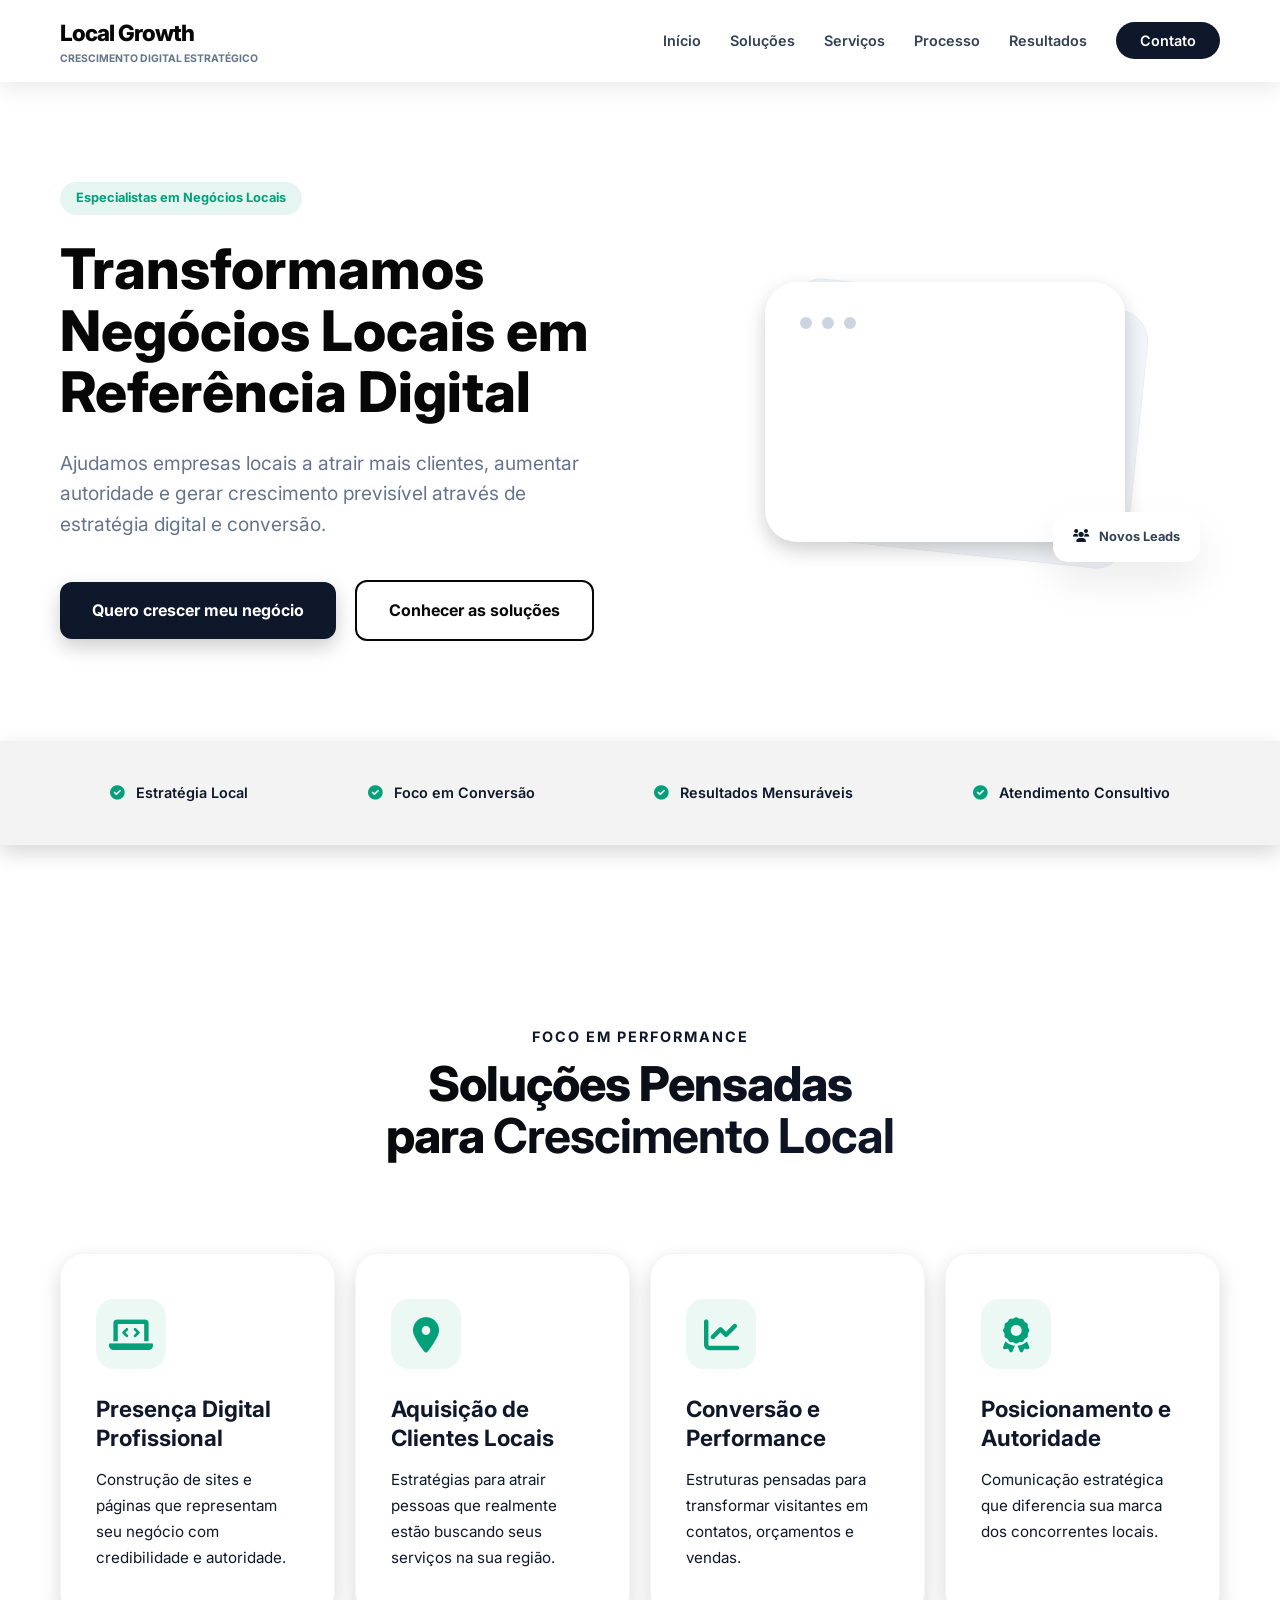
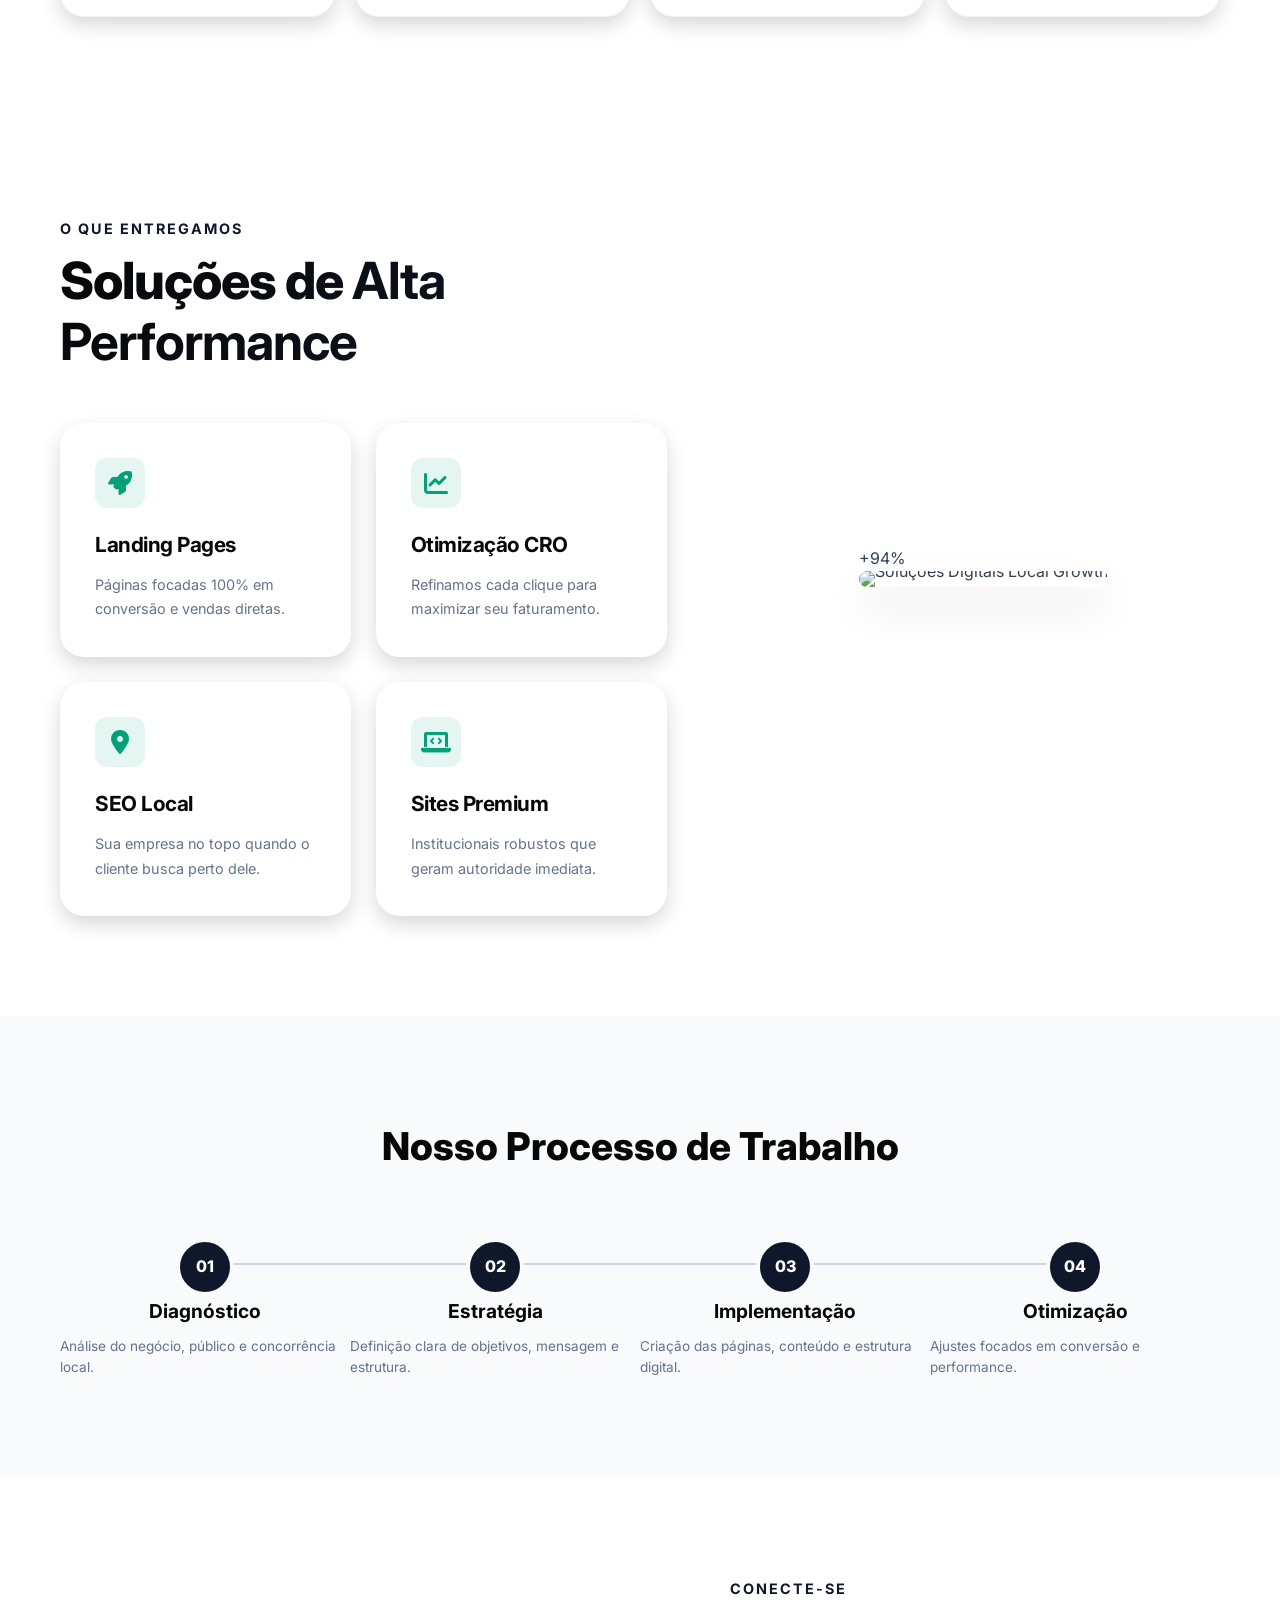
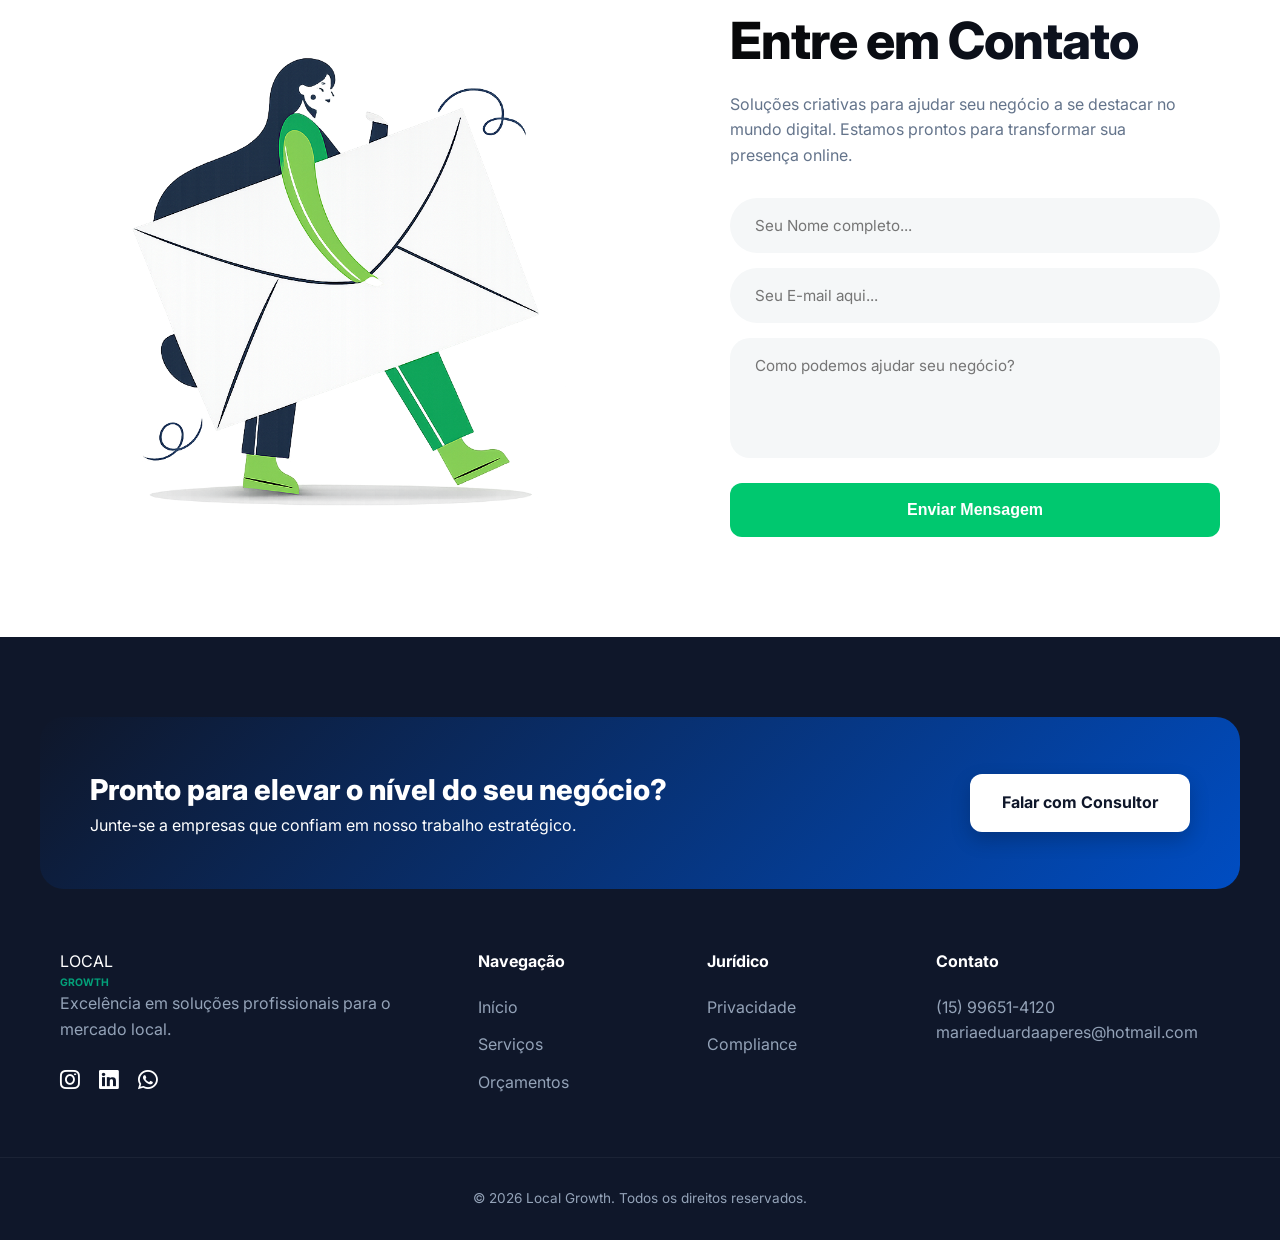
==== commit 38aecff8: "Update" ====
--- a/index.html
+++ b/index.html
@@ -197,17 +197,8 @@
                     <div class="visual-wrapper">
                         <div class="percentage-badge">+94%</div>
 
-                        <div class="performance-card">
-                            <h4>Análise de Dados</h4>
-                            <p>Crescimento em tempo real</p>
-                            <div class="chart-bars">
-                                <div class="bar" data-height="30%"></div>
-                                <div class="bar highlight" data-height="60%"></div>
-                                <div class="bar" data-height="45%"></div>
-                                <div class="bar highlight" data-height="85%"></div>
-                                <div class="bar" data-height="50%"></div>
-                                <div class="bar highlight" data-height="100%"></div>
-                            </div>
+                        <div class="service-main-image">
+                            <img src="SUA_IMAGEM_AQUI.png" alt="Soluções Digitais Local Growth">
                         </div>
                     </div>
                 </div>
@@ -242,17 +233,26 @@
 
     <section id="contact" class="contact">
         <div class="container">
-            <div class="contact-box">
-                <h3>Entre em Contato</h3>
-                <p>Vamos entender seu negócio e construir a melhor estratégia.</p>
-                <form class="contact-form">
-                    <input type="text" placeholder="Seu nome" required />
-                    <input type="email" placeholder="Seu e-mail" required />
-                    <input type="text" placeholder="Nome do negócio" />
-                    <textarea placeholder="Conte um pouco sobre seu negócio"></textarea>
-                    <button type="submit" class="btn-primary" style="width: 100%; border: none; cursor: pointer;">Enviar
-                        contato</button>
-                </form>
+            <div class="contact-wrapper">
+                <div class="contact-visual">
+                    <img src="img/icon.png" alt="Ilustração de contato">
+                </div>
+
+                <div class="contact-form-container">
+                    <span class="contact-subtitle">CONECTE-SE</span>
+                    <h2 class="contact-title">Entre em Contato</h2>
+                    <p class="contact-description">
+                        Soluções criativas para ajudar seu negócio a se destacar no mundo digital.
+                        Estamos prontos para transformar sua presença online.
+                    </p>
+
+                    <form class="subscribe-form">
+                        <input type="text" placeholder="Seu Nome completo..." required />
+                        <input type="email" placeholder="Seu E-mail aqui..." required />
+                        <textarea placeholder="Como podemos ajudar seu negócio?"></textarea>
+                        <button type="submit" class="btn-get-updates">Enviar Mensagem</button>
+                    </form>
+                </div>
             </div>
         </div>
     </section>
--- a/style.css
+++ b/style.css
@@ -458,14 +458,13 @@
     text-align: left;
     position: relative;
     overflow: hidden;
-    box-shadow: 0 8px 20px rgba(0, 0, 0, 0.123);
+    box-shadow: 0 8px 20px rgba(0, 0, 0, 0.158);
 }
 
 /* Efeito de Destaque no Hover */
 .solution-card:hover {
     transform: translateY(-12px);
-    border-color: var(--accent);
-    box-shadow: var(--shadow);
+    box-shadow: 0 20px 40px rgba(0, 0, 0, 0.158);
 }
 
 /* Ícone da Solução */
@@ -583,14 +582,14 @@
     text-align: left;
     position: relative;
     overflow: hidden;
-    box-shadow: 0 8px 20px rgba(0, 0, 0, 0.123);
+    box-shadow: 0 8px 20px rgba(0, 0, 0, 0.158);
 }
 
 .service-box:hover {
     transform: translateY(-8px) scale(1.02);
     background: var(--white);
     border-color: var(--accent);
-    box-shadow: 0 20px 40px rgba(15, 23, 42, 0.08);
+    box-shadow: 0 20px 40px rgba(0, 0, 0, 0.158);
 }
 
 .service-box i {
@@ -639,139 +638,129 @@
     /* Margem de segurança para a rotação não cortar */
 }
 
-.visual-wrapper {
-    position: relative;
-    width: 100%;
-    max-width: 400px;
-    /* Define um limite para não estourar a lateral */
-    margin: 0 auto;
-}
-
-.visual-wrapper-bg {
-    position: absolute;
-    top: 0;
-    left: 20px;
-    width: 90%;
-    height: 90%;
-    background: #f1f5f9;
-    border-radius: 32px;
-    z-index: 1;
-    transform: rotate(6deg) translateX(15px) translateY(10px);
-    border: 1px solid rgba(0, 0, 0, 0.03);
-    pointer-events: none;
-}
-
-.performance-card {
+/* Container da imagem para manter o efeito flutuante */
+.service-main-image {
     position: relative;
     z-index: 2;
-    background: var(--white);
-    padding: 40px;
+    width: 100%;
     border-radius: 32px;
-    box-shadow: 0 10px 30px rgba(0, 0, 0, 0.05);
+    overflow: hidden;
+    box-shadow: 0 20px 40px rgba(0, 0, 0, 0.1);
+    /* Animação suave para combinar com o resto do site */
+    animation: floatImage 6s ease-in-out infinite;
+    line-height: 0;
+    /* Remove espaços indesejados abaixo da imagem */
+}
+
+.service-main-image img {
     width: 100%;
-    border: 1px solid rgba(0, 0, 0, 0.03);
-}
-
-.performance-card::before {
+    height: auto;
+    display: block;
+    object-fit: cover;
+}
+
+/* Decoração lateral verde (opcional, para manter a identidade do card anterior) */
+.service-main-image::before {
     content: '';
     position: absolute;
     top: 20px;
     left: 0;
     width: 4px;
-    height: 100px;
+    height: 80px;
     background: var(--accent);
-}
-
-.progress-bar {
-    height: 12px;
-    background: #f1f5f9;
-    border-radius: 20px;
-    margin-top: 12px;
-    overflow: hidden;
-    position: relative;
-}
-
-.progress-fill {
-    height: 100%;
-    background: var(--accent);
-    /* Cor verde de destaque */
-    border-radius: 10px;
-    width: 0;
-    /* Começa em 0 para a animação */
-    animation: fillProgress 2s ease-out forwards;
-}
-
-/* Container das barras */
-.chart-bars {
-    display: flex;
-    align-items: flex-end;
-    justify-content: center;
-    gap: 10px;
-    height: 150px;
-    margin-top: 30px;
-    padding-bottom: 10px;
-    border-bottom: 2px solid #f1f5f9;
-}
-
-/* Estilo individual da barra */
-.chart-bars .bar {
-    width: 35px;
-    background: #e2e8f0;
-    border-radius: 8px 8px 0 0;
-    height: 0;
-    transition: height 1s cubic-bezier(0.175, 0.885, 0.32, 1.275);
-}
-
-/* Barra de destaque (Verde) */
-.chart-bars .bar.highlight {
-    background: var(--accent);
-    box-shadow: 0 4px 15px rgba(0, 0, 0, 0.3);
-}
-
-/* Badge de porcentagem que estava solto */
+    z-index: 3;
+}
+
+/* Animação de flutuação */
+@keyframes floatImage {
+
+    0%,
+    100% {
+        transform: translateY(0);
+    }
+
+    50% {
+        transform: translateY(-15px);
+    }
+}
+
+/* Ajuste no badge para ele não sumir atrás da imagem */
 .percentage-badge {
-    position: absolute;
-    top: 38%;
-    right: -10px;
-    background: var(--accent);
-    color: white;
-    padding: 10px 15px;
-    border-radius: 50px;
-    font-weight: 800;
-    font-size: 0.9rem;
-    z-index: 20;
-    box-shadow: 0 4px 15px rgba(0, 0, 0, 0.3);
-}
-
-@keyframes fillProgress {
-    to {
-        width: 85%;
-    }
-
-    /* Ou o valor que você desejar para o gráfico */
+    z-index: 10;
+}
+
+/* --- SEÇÃO DE PROCESSO COM LINHA INTERATIVA --- */
+.process {
+    padding: 100px 0;
+    background-color: var(--bg-light);
 }
 
 .process-steps {
-    display: grid;
-    grid-template-columns: repeat(auto-fit, minmax(220px, 1fr));
-    gap: 40px;
+    display: flex;
+    justify-content: space-between;
+    align-items: flex-start;
     list-style: none;
     counter-reset: step;
+    position: relative;
+    max-width: 1200px;
+    margin: 0 auto;
+    padding: 0;
+}
+
+.process-steps::before,
+.process-steps::after {
+    content: '';
+    position: absolute;
+    top: 25px;
+    height: 2px;
+    z-index: 1;
+}
+
+.process-steps::before {
+    left: calc(100% / 8);
+    right: calc(100% / 8);
+    background: #cbd5e1;
+}
+
+.process-steps::after {
+    left: calc(100% / 8);
+    width: 0%;
+    background: var(--accent);
+    transition: width 0.6s cubic-bezier(0.4, 0, 0.2, 1);
+}
+
+.process-steps:has(li:nth-child(1):hover)::after {
+    width: 12%;
+}
+
+.process-steps:has(li:nth-child(2):hover)::after {
+    width: 37%;
+}
+
+.process-steps:has(li:nth-child(3):hover)::after {
+    width: 60%;
+}
+
+.process-steps:has(li:nth-child(4):hover)::after {
+    width: 75%;
+}
+
+.process-steps:has(li:nth-child(4):hover)::after {
+    width: calc(100% - (100% / 4));
 }
 
 .process-steps li {
     position: relative;
-    padding-top: 60px;
-    text-align: center;
+    width: 25%;
+    display: flex;
+    flex-direction: column;
+    align-items: center;
+    z-index: 2;
 }
 
 .process-steps li::before {
-    content: counter(step);
+    content: "0" counter(step);
     counter-increment: step;
-    position: absolute;
-    top: 0;
-    left: 50%;
-    transform: translateX(-50%);
     width: 50px;
     height: 50px;
     background: var(--primary);
@@ -781,28 +770,183 @@
     align-items: center;
     justify-content: center;
     font-weight: 800;
-}
-
-.contact-box {
-    max-width: 600px;
-    margin: 0 auto;
-    background: var(--bg-light);
-    padding: 50px;
-    border-radius: 30px;
-}
-
-.contact-form input,
-.contact-form textarea {
+    font-size: 1rem;
+    z-index: 3;
+    border: 4px solid var(--bg-light);
+    transition: var(--transition);
+}
+
+.process-steps li:hover::before {
+    background: var(--accent);
+    transform: scale(1.1);
+}
+
+.process-card-content {
+    background: var(--white);
+    padding: 35px 20px;
+    margin: 20px 10px 0 10px;
+    border-radius: 16px;
+    box-shadow: 0 4px 15px rgba(0, 0, 0, 0.05);
+    text-align: center;
+    transition: var(--transition);
+    width: calc(100% - 20px);
+}
+
+.process-steps li:hover .process-card-content {
+    transform: translateY(-5px);
+    box-shadow: var(--shadow);
+}
+
+.process-steps li strong {
+    display: block;
+    font-size: 1.2rem;
+    color: var(--secondary);
+    margin-bottom: 10px;
+}
+
+.process-steps li p {
+    font-size: 0.85rem;
+    color: var(--text-light);
+    line-height: 1.5;
+}
+
+/* --- ESTILO DE CONTATO INSPIRADO NA IMAGEM --- */
+.contact {
+    padding: 100px 0;
+    background-color: var(--white);
+}
+
+.contact-wrapper {
+    display: flex;
+    align-items: center;
+    justify-content: space-between;
+    gap: 50px;
+}
+
+.contact-visual {
+    flex: 1;
+    display: flex;
+    justify-content: center;
+}
+
+.contact-visual img {
+    margin-top: 70px;
+    max-width: 900px;
+    width: 620px;
+    height: auto;
+    transform: scale(1.5);
+}
+
+@keyframes float {
+
+    0%,
+    100% {
+        transform: translateY(0);
+    }
+
+    50% {
+        transform: translateY(-20px);
+    }
+}
+
+.contact-form-container {
+    flex: 1;
+}
+
+.contact-subtitle {
+    color: var(--primary);
+    text-transform: uppercase;
+    font-weight: 700;
+    letter-spacing: 2px;
+    font-size: 0.9rem;
+    display: block;
+    margin-bottom: 10px;
+}
+
+.contact-title {
+    font-size: 3.2rem;
+    font-weight: 800;
+    letter-spacing: -1px;
+    background: linear-gradient(135deg, var(--secondary) 0%, var(--primary) 100%);
+    -webkit-background-clip: text;
+    -webkit-text-fill-color: transparent;
+    margin-bottom: 20px;
+    line-height: 1.2;
+}
+
+.contact-description {
+    color: #64748b;
+    font-size: 1rem;
+    line-height: 1.6;
+    margin-bottom: 30px;
+    max-width: 450px;
+}
+
+.subscribe-form {
+    display: flex;
+    flex-direction: column;
+    gap: 15px;
+}
+
+.subscribe-form input,
+.subscribe-form textarea {
     width: 100%;
-    padding: 15px;
-    margin-bottom: 15px;
-    border: 1px solid #e2e8f0;
-    border-radius: 10px;
-    font-family: inherit;
-}
-
-.contact-form textarea {
+    font-family: 'Inter', sans-serif;
+    padding: 18px 25px;
+    background-color: #f5f7f8;
+    border: none;
+    border-radius: 50px;
+    font-size: 0.95rem;
+    color: #1e293b;
+    outline: none;
+    transition: all 0.3s ease;
+}
+
+.subscribe-form textarea {
+    border-radius: 20px;
     height: 120px;
+    resize: none;
+}
+
+.subscribe-form input:focus,
+.subscribe-form textarea:focus {
+    background-color: #f1f3f5;
+    border: none;
+    translate: 0 -3px;
+}
+
+/* Botão Verde da Imagem */
+.btn-get-updates {
+    background-color: #00c86f;
+    color: white;
+    padding: 18px;
+    border: none;
+    border-radius: 12px;
+    font-weight: 600;
+    font-size: 1rem;
+    cursor: pointer;
+    transition: background 0.3s ease, transform 0.2s ease;
+    margin-top: 10px;
+}
+
+.btn-get-updates:hover {
+    background-color: #00b363;
+    transform: translateY(-3px);
+}
+
+/* Responsividade */
+@media (max-width: 992px) {
+    .contact-wrapper {
+        flex-direction: column;
+        text-align: center;
+    }
+
+    .contact-subtitle,
+    .contact-description {
+        text-align: center;
+        margin-left: auto;
+        margin-right: auto;
+    }
 }
 
 .site-footer {
